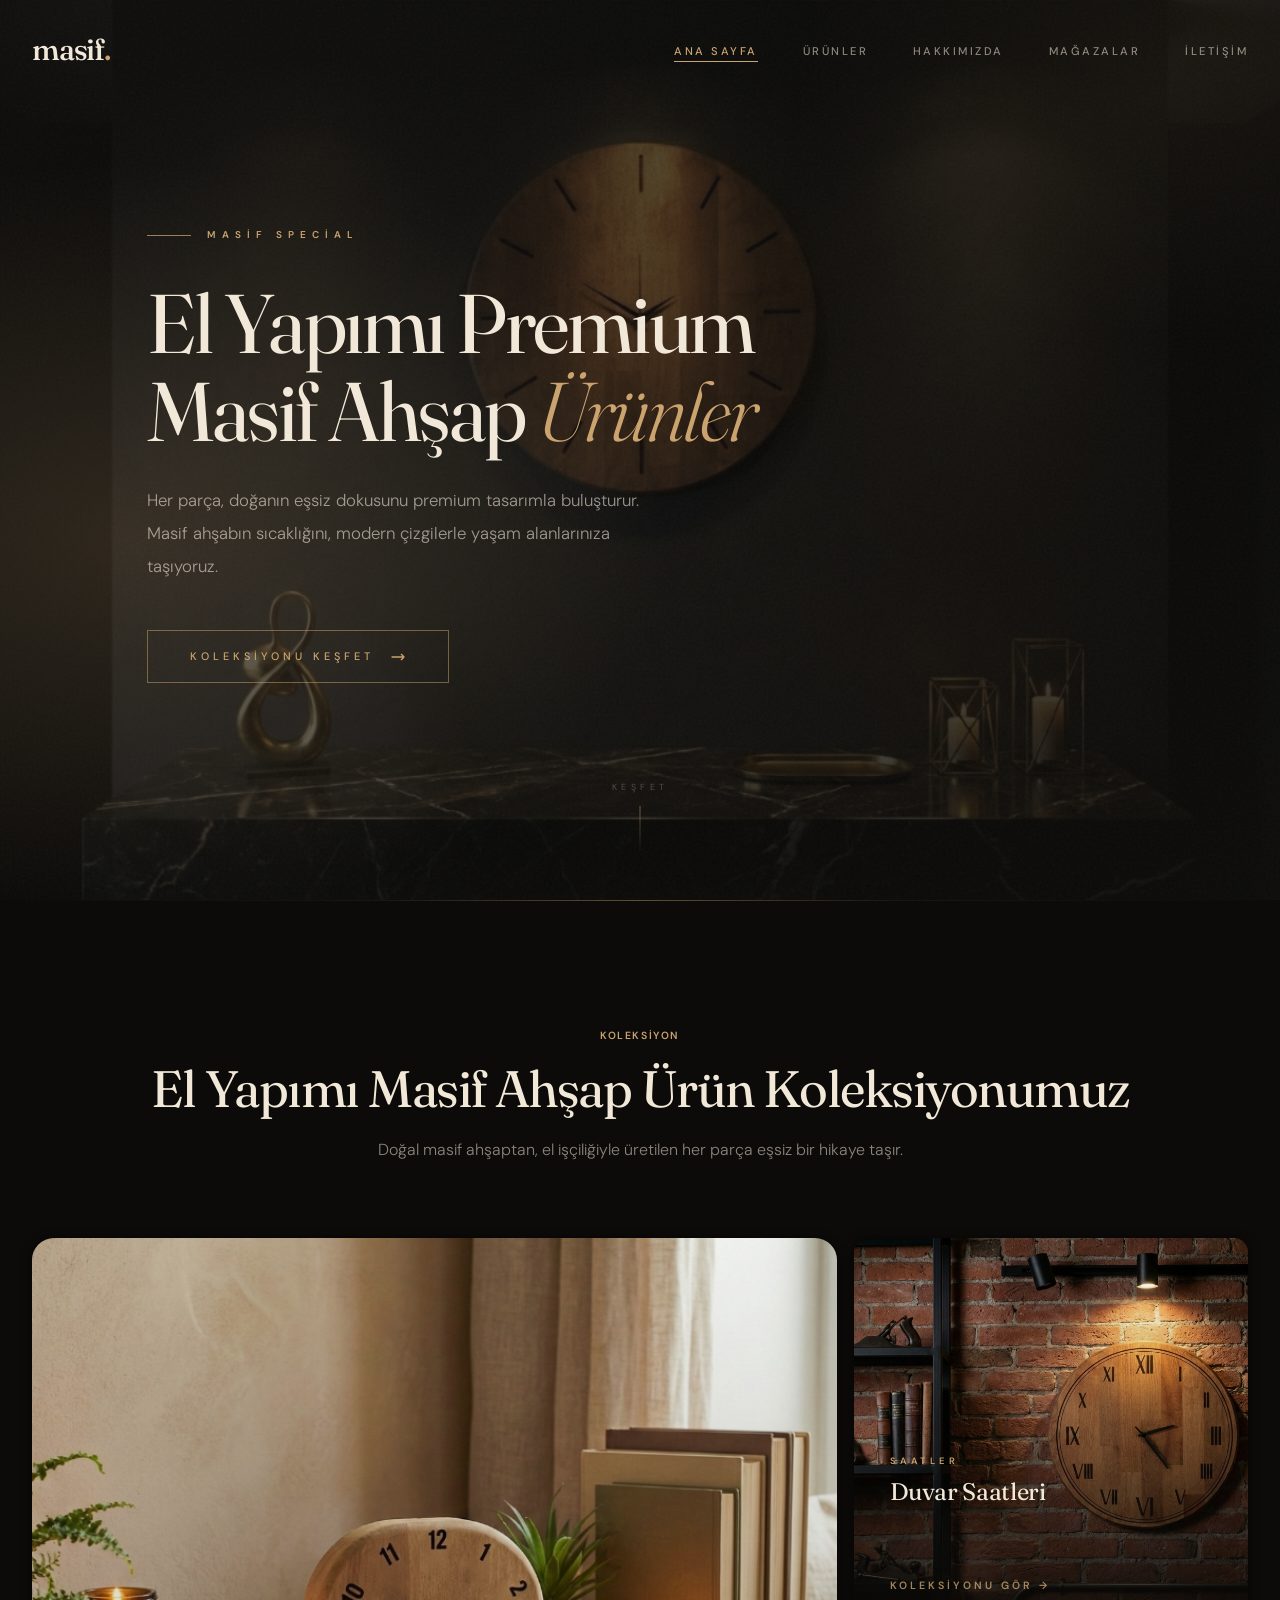
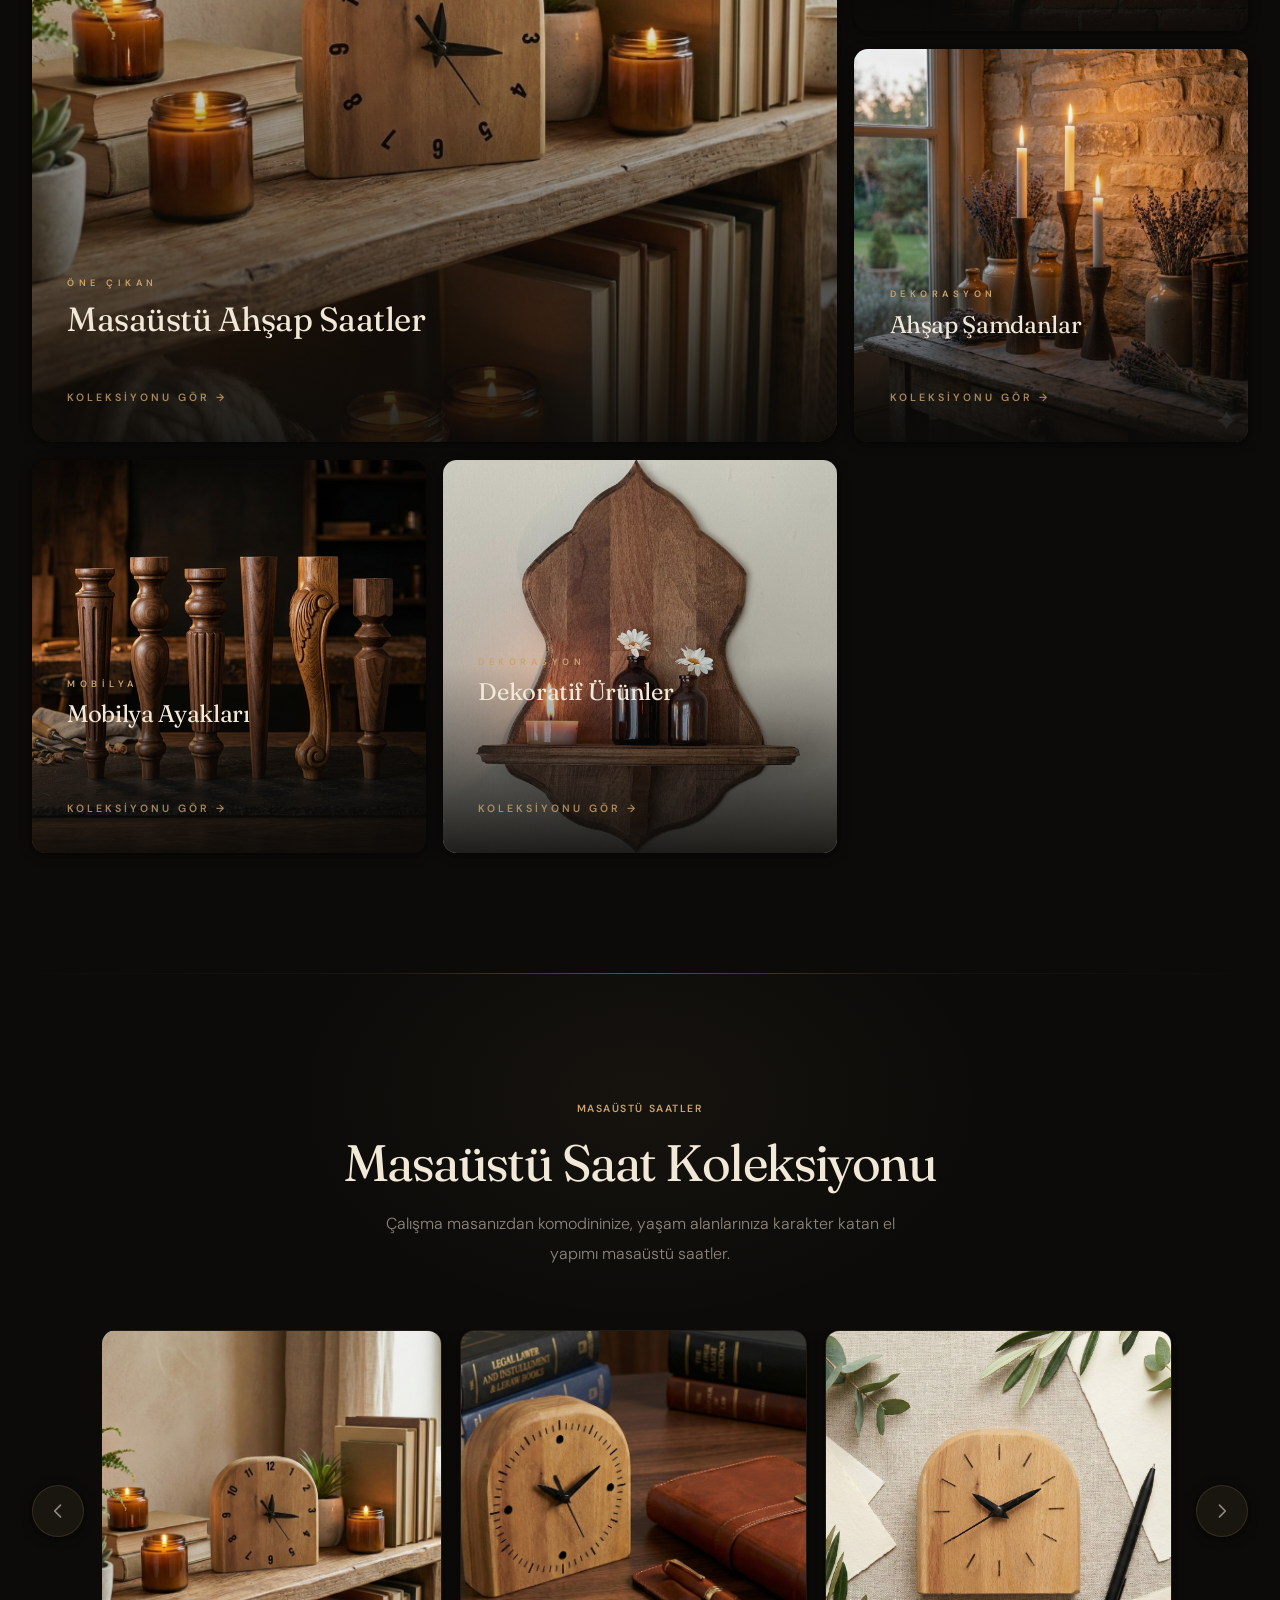
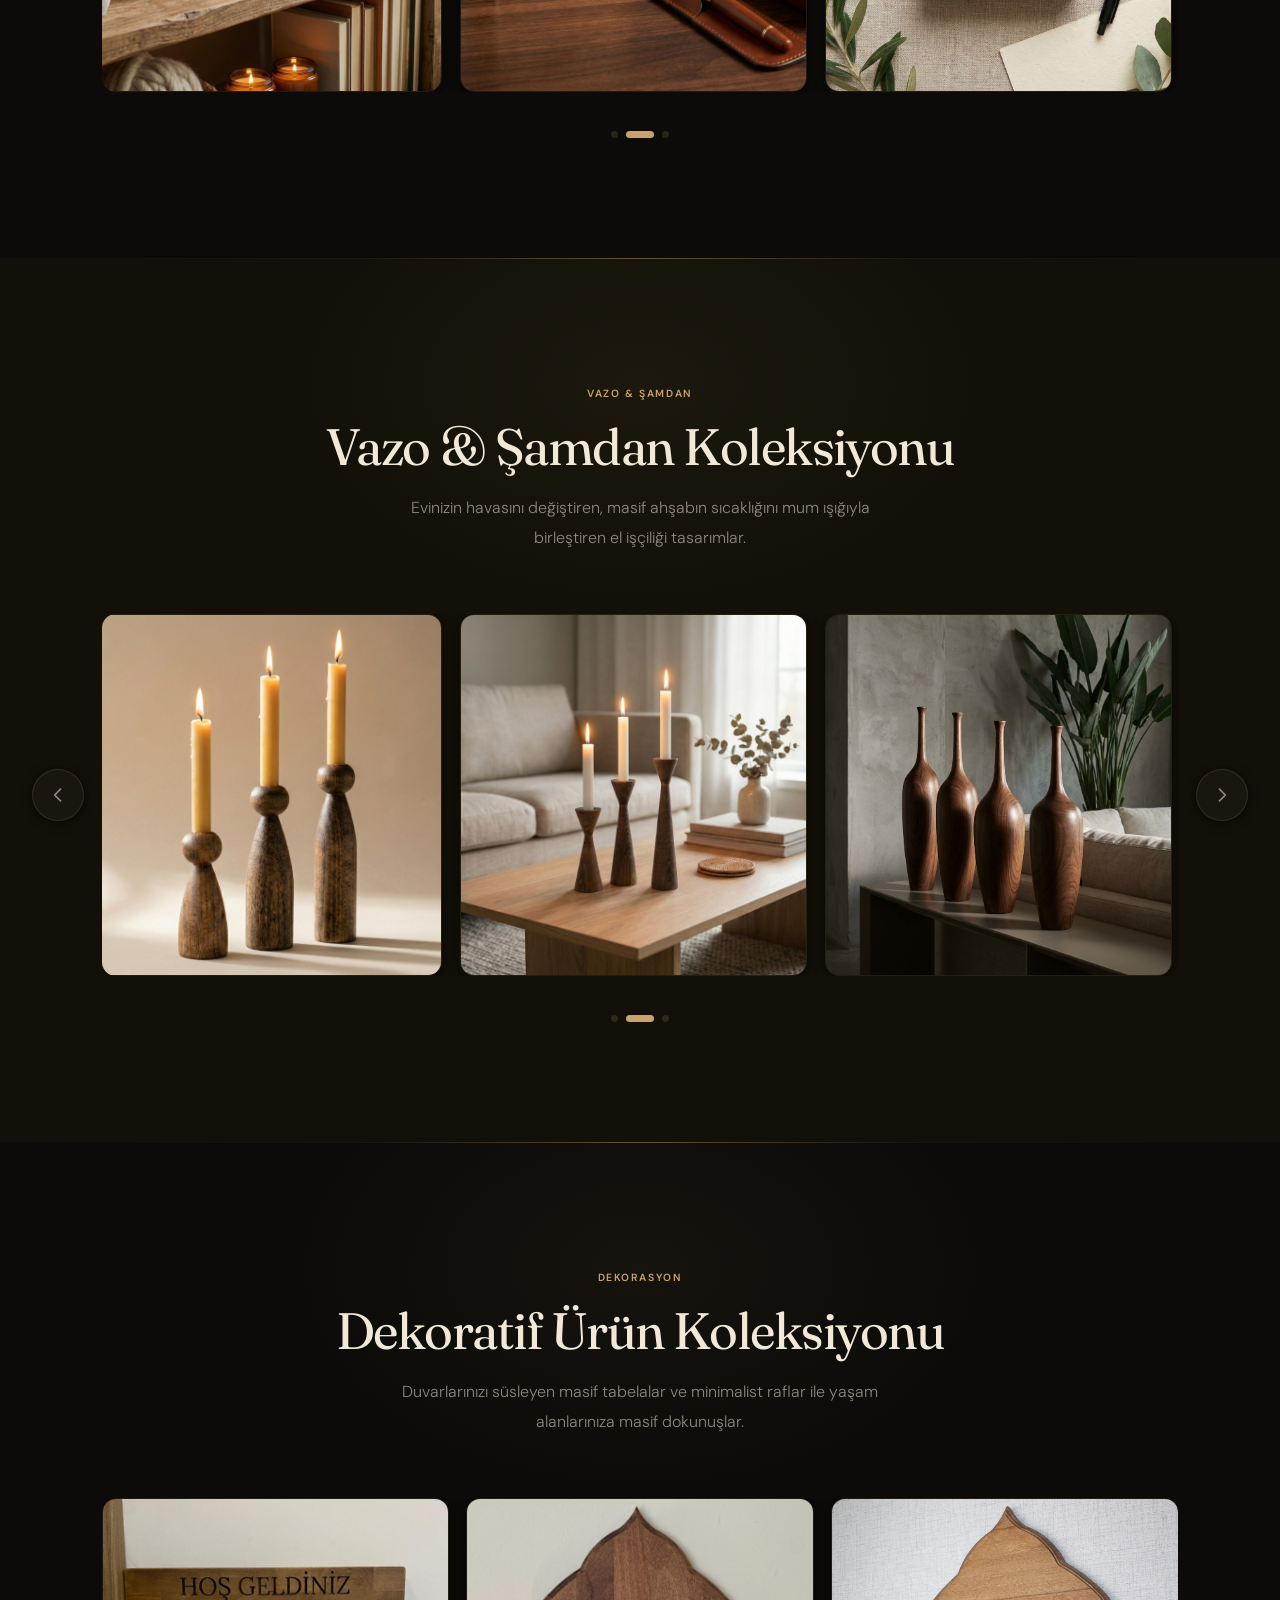
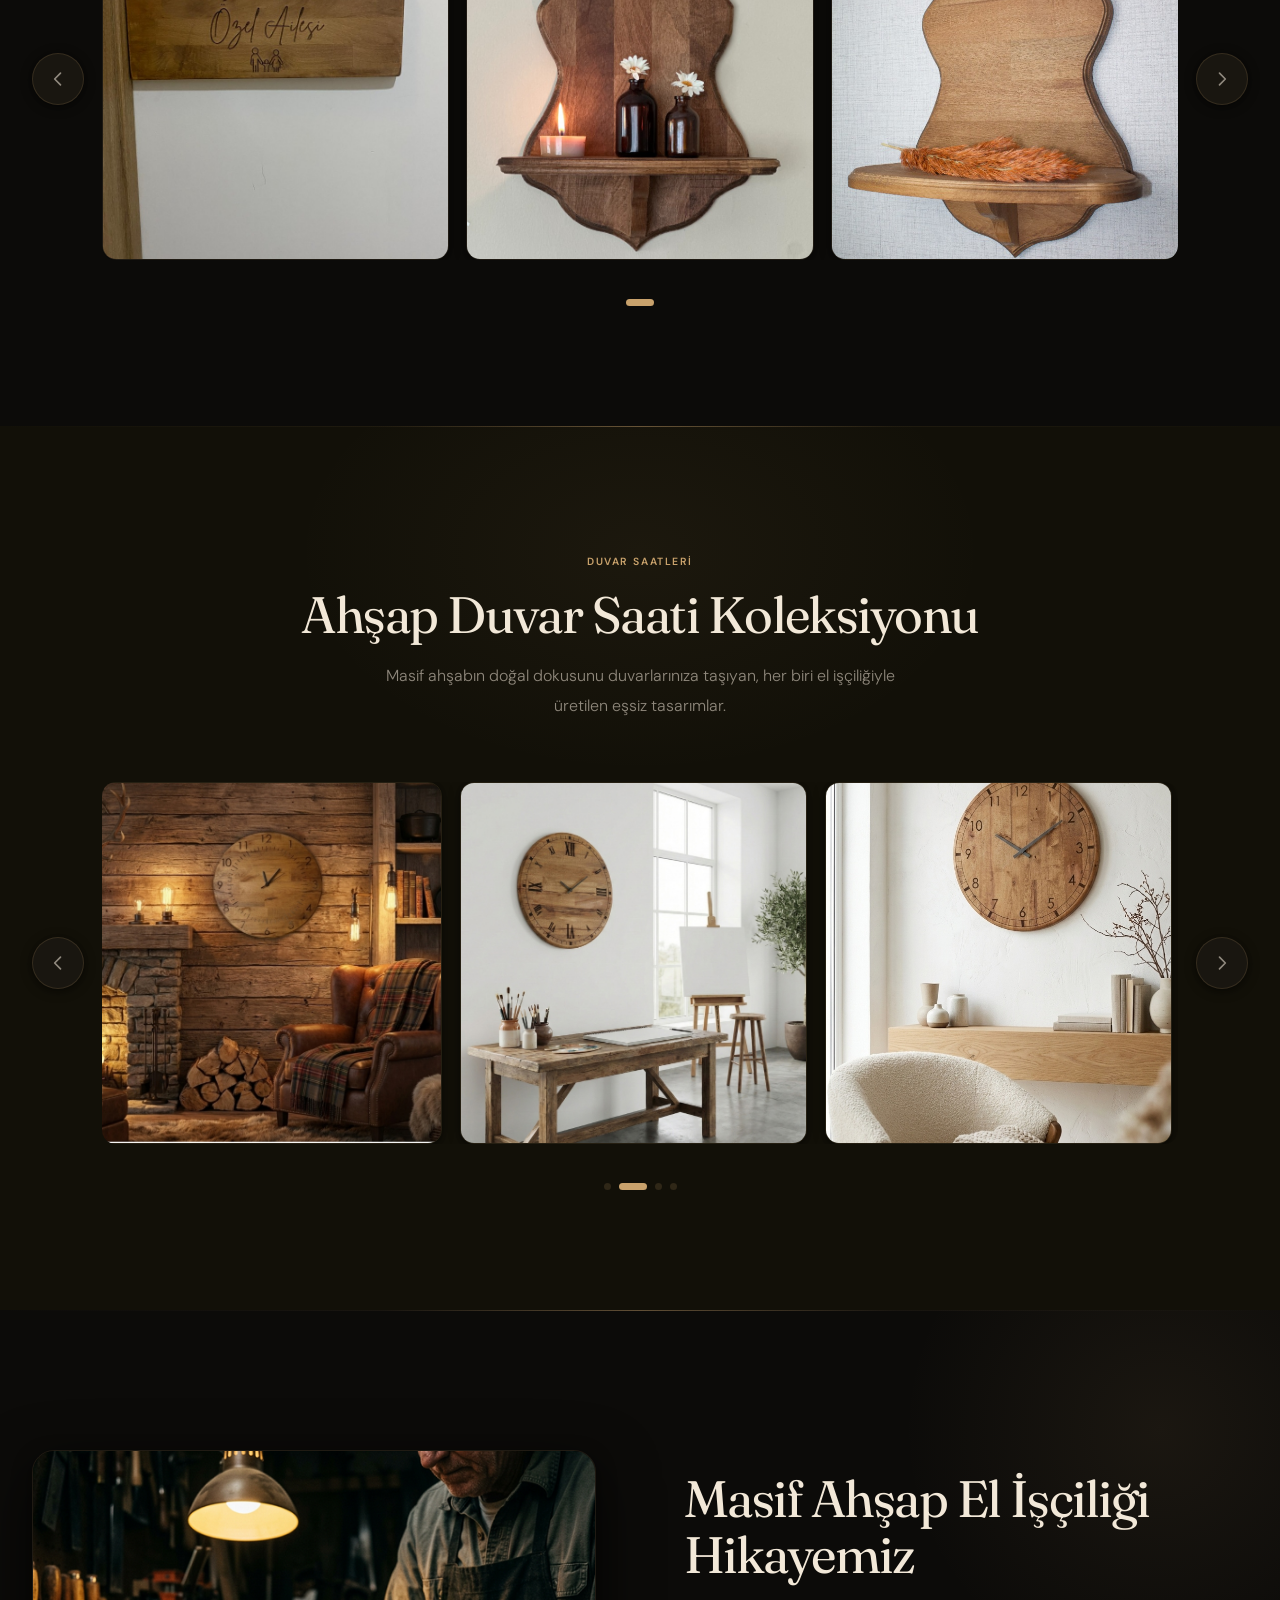
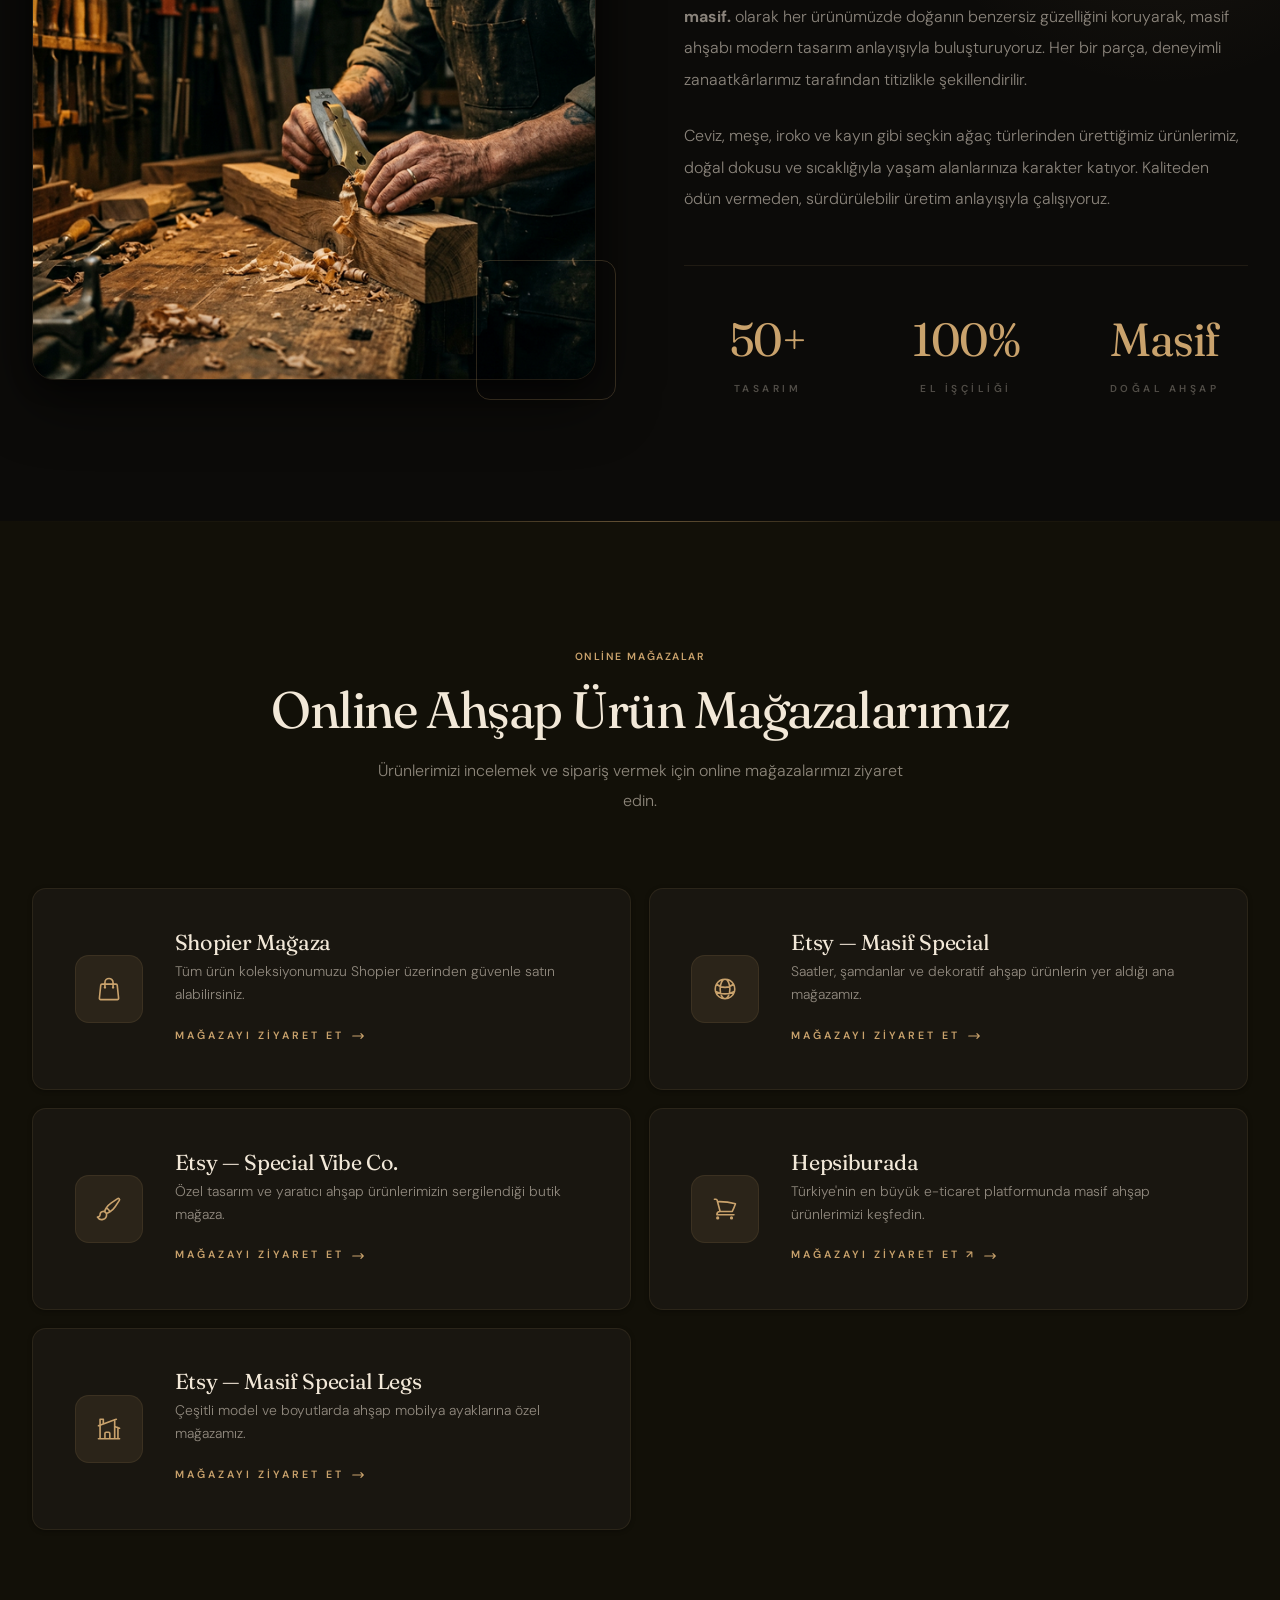
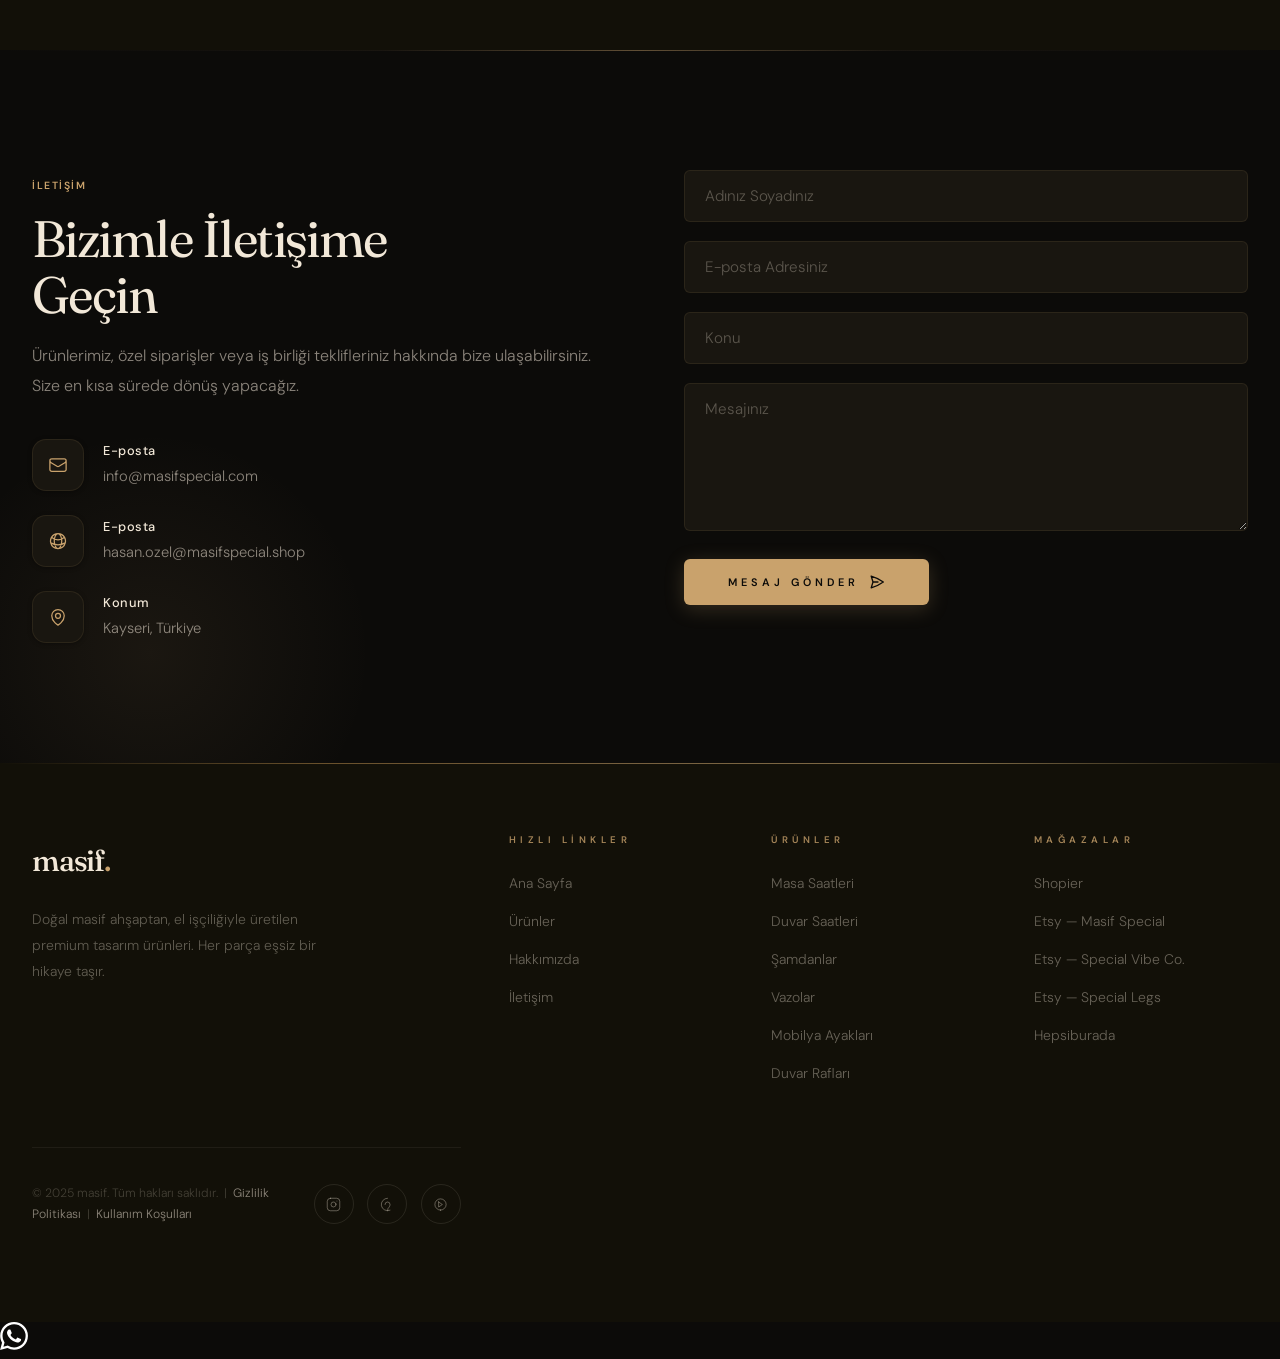
==== index.html @ 928a3d2e "Görev 6.1: KVKK / Gizlilik ve Kullanım Koşulları sayfaları - gizlilik-politikasi.html: KVKK aydınlat" ====
<!doctype html>
<html lang="tr">
  <head>
    <meta charset="UTF-8" />
    <meta name="viewport" content="width=device-width, initial-scale=1.0" />
    <title>masif. | Premium Ahşap Tasarım</title>
    <meta
      name="description"
      content="Doğal masif ahşaptan el yapımı premium tasarım ürünleri. Masaüstü saat, duvar saati, şamdan, vazo ve mobilya ayakları. Kişiselleştirilebilir, Kayseri'den Türkiye'ye kargo."
    />
    <meta
      name="keywords"
      content="masif ahşap, ahşap saat, ahşap şamdan, ahşap mobilya ayağı, el yapımı, premium ahşap tasarım"
    />
    <meta name="author" content="masif." />
    <link rel="canonical" href="https://www.masifspecial.shop/" />

    <!-- Open Graph -->
    <meta property="og:title" content="masif. | Premium Ahşap Tasarım" />
    <meta
      property="og:description"
      content="Doğal masif ahşaptan el yapımı premium tasarım ürünleri. Masaüstü saat, duvar saati, şamdan, vazo ve mobilya ayakları. Kayseri'den Türkiye'ye kargo."
    />
    <meta property="og:type" content="website" />
    <meta property="og:url" content="https://www.masifspecial.shop/" />
    <meta property="og:image" content="https://www.masifspecial.shop/images/wall_clock_1.jpg" />

    <!-- Fonts -->
    <link rel="preconnect" href="https://fonts.googleapis.com" />
    <link rel="preconnect" href="https://fonts.gstatic.com" crossorigin />
    <link
      href="https://fonts.googleapis.com/css2?family=Fraunces:ital,opsz,wght@0,9..144,300;0,9..144,400;0,9..144,500;1,9..144,300;1,9..144,400;1,9..144,500&family=DM+Sans:opsz,wght@9..40,300;9..40,400;9..40,500;9..40,600&display=swap"
      rel="stylesheet"
    />

    <!-- Styles -->
    <link rel="stylesheet" href="style.css" />

    <!-- Schema.org Organization -->
    <script type="application/ld+json">
    {
      "@context": "https://schema.org",
      "@type": "Organization",
      "name": "masif.",
      "url": "https://www.masifspecial.shop",
      "email": "hasan.ozel@masifspecial.shop",
      "description": "Doğal masif ahşaptan el yapımı premium tasarım ürünleri",
      "address": {
        "@type": "PostalAddress",
        "addressLocality": "Kayseri",
        "addressCountry": "TR"
      },
      "sameAs": [
        "https://www.shopier.com/masiftasarimahsap",
        "https://masifspecial.etsy.com",
        "https://specialvibeco.etsy.com",
        "https://masifspeciallegs.etsy.com",
        "https://www.hepsiburada.com/magaza/masifspecial"
      ]
    }
    </script>
  </head>
  <body>
    <!-- Page Loader -->
    <div class="page-loader" id="pageLoader">
      <div class="loader-logo">masif<span>.</span></div>
    </div>

    <!-- Mobile Nav Overlay -->
    <div class="nav-overlay" id="navOverlay"></div>

    <!-- ===== NAVBAR ===== -->
    <nav class="navbar" id="navbar">
      <div class="container">
        <a href="#anasayfa" class="logo">masif<span>.</span></a>
        <ul class="nav-links" id="navLinks">
          <li><a href="#anasayfa" class="active">Ana Sayfa</a></li>
          <li><a href="#urunler">Ürünler</a></li>
          <li><a href="#hakkimizda">Hakkımızda</a></li>
          <li><a href="#magazalar">Mağazalar</a></li>
          <li><a href="#iletisim">İletişim</a></li>
        </ul>
        <button class="menu-toggle" id="menuToggle" aria-label="Menü">
          <span></span>
          <span></span>
          <span></span>
        </button>
      </div>
    </nav>

    <!-- ===== HERO ===== -->
    <section class="hero" id="anasayfa">
      <div class="hero-bg">
        <img
          src="images/wall_clock_1.jpg"
          alt="masif. premium ahşap ürünler"
          loading="eager"
        />
      </div>
      <div class="hero-content">
        <div class="hero-badge">masif special</div>
        <h1>El Yapımı Premium<br />Masif Ahşap <em>Ürünler</em></h1>
        <p class="hero-description">
          Her parça, doğanın eşsiz dokusunu premium tasarımla buluşturur. Masif
          ahşabın sıcaklığını, modern çizgilerle yaşam alanlarınıza taşıyoruz.
        </p>
        <a href="#urunler" class="hero-cta">
          <span>Koleksiyonu Keşfet</span>
          <svg
            xmlns="http://www.w3.org/2000/svg"
            fill="none"
            viewBox="0 0 24 24"
            stroke="currentColor"
            stroke-width="2"
          >
            <path
              stroke-linecap="round"
              stroke-linejoin="round"
              d="M17 8l4 4m0 0l-4 4m4-4H3"
            />
          </svg>
        </a>
      </div>
      <div class="hero-scroll">
        <span>Keşfet</span>
        <div class="hero-scroll-line"></div>
      </div>
    </section>

    <!-- ===== PRODUCTS / GALLERY ===== -->
    <section id="urunler">
      <div class="container">
        <div class="products-header reveal">
          <span class="section-badge">Koleksiyon</span>
          <h2 class="section-title">El Yapımı Masif Ahşap Ürün Koleksiyonumuz</h2>
          <p class="section-subtitle">
            Doğal masif ahşaptan, el işçiliğiyle üretilen her parça eşsiz bir
            hikaye taşır.
          </p>
        </div>

        <div class="products-grid">
          <!-- Large Featured Card -->
          <div
            class="product-card reveal reveal-delay-1"
            data-lightbox="images/desk_clock_4.jpg"
          >
            <img
              src="images/desk_clock_4.jpg"
              alt="Masaüstü Ahşap Saatler"
              loading="lazy"
            />
            <div class="product-overlay">
              <span class="product-category">Öne Çıkan</span>
              <h3 class="product-name">Masaüstü Ahşap Saatler</h3>
              <p class="product-desc">
                Doğal masif ahşaptan el işçiliğiyle üretilen masaüstü saatler.
              </p>
              <a href="ahsap-masa-saati.html" class="product-link">Koleksiyonu Gör &rarr;</a>
            </div>
          </div>

          <!-- Wall Clocks -->
          <div
            class="product-card reveal reveal-delay-2"
            data-lightbox="images/wall_clock_3.jpg"
          >
            <img
              src="images/wall_clock_3.jpg"
              alt="Ahşap Duvar Saatleri"
              loading="lazy"
            />
            <div class="product-overlay">
              <span class="product-category">Saatler</span>
              <h3 class="product-name">Duvar Saatleri</h3>
              <p class="product-desc">
                Yaşam alanlarınıza doğallık ve zarafet katan modeller.
              </p>
              <a href="ahsap-duvar-saati.html" class="product-link">Koleksiyonu Gör &rarr;</a>
            </div>
          </div>

          <!-- Candleholders -->
          <div
            class="product-card reveal reveal-delay-3"
            data-lightbox="images/vase_1.jpg"
          >
            <img
              src="images/vase_1.jpg"
              alt="Ahşap Şamdanlar"
              loading="lazy"
            />
            <div class="product-overlay">
              <span class="product-category">Dekorasyon</span>
              <h3 class="product-name">Ahşap Şamdanlar</h3>
              <p class="product-desc">
                El yapımı ahşap şamdan setleri ve vazolar.
              </p>
              <a href="ahsap-samdanlar.html" class="product-link">Koleksiyonu Gör &rarr;</a>
            </div>
          </div>

          <!-- Furniture Legs -->
          <div
            class="product-card reveal reveal-delay-4"
            data-lightbox="images/category_legs.png"
          >
            <img
              src="images/category_legs.png"
              alt="Ahşap Mobilya Ayakları"
              loading="lazy"
            />
            <div class="product-overlay">
              <span class="product-category">Mobilya</span>
              <h3 class="product-name">Mobilya Ayakları</h3>
              <p class="product-desc">
                Çeşitli tasarımlarda, özenle tornalanan masif ahşap mobilya
                ayakları.
              </p>
              <a href="ahsap-ayaklar.html" class="product-link">Koleksiyonu Gör &rarr;</a>
            </div>
          </div>

          <!-- Decorative -->
          <div
            class="product-card reveal reveal-delay-5"
            data-lightbox="images/deco_2.jpg"
          >
            <img
              src="images/deco_2.jpg"
              alt="Dekoratif Ahşap Ürünler"
              loading="lazy"
            />
            <div class="product-overlay">
              <span class="product-category">Dekorasyon</span>
              <h3 class="product-name">Dekoratif Ürünler</h3>
              <p class="product-desc">
                Yaşam alanlarınıza doğallık ve sıcaklık katan el yapımı dekoratif masif objeler, tabelalar ve raflar.
              </p>
              <a href="ahsap-duvar-rafi.html" class="product-link">Koleksiyonu Gör &rarr;</a>
            </div>
          </div>
        </div>
      </div>
    </section>

    <!-- ===== DESKTOP CLOCK SHOWCASE ===== -->
    <section id="masaustu-saatler" class="showcase-section showcase-alt">
      <div class="container">
        <div class="showcase-header reveal">
          <span class="section-badge">Masaüstü Saatler</span>
          <h2 class="section-title">Masaüstü Saat Koleksiyonu</h2>
          <p class="section-subtitle">
            Çalışma masanızdan komodininize, yaşam alanlarınıza karakter katan el yapımı masaüstü saatler.
          </p>
        </div>

        <div class="showcase-gallery reveal reveal-delay-1">
          <button class="showcase-nav showcase-prev" data-showcase="desk" aria-label="Önceki">
            <svg xmlns="http://www.w3.org/2000/svg" fill="none" viewBox="0 0 24 24" stroke="currentColor" stroke-width="2">
              <path stroke-linecap="round" stroke-linejoin="round" d="M15 19l-7-7 7-7"/>
            </svg>
          </button>
          <div class="showcase-track-wrapper">
            <div class="showcase-track" data-showcase-track="desk">
              <div class="showcase-slide" data-lightbox="images/desk_clock_1.png">
                <img src="images/desk_clock_1.png" alt="Masaüstü Saat - Sınıf" loading="lazy">
              </div>
              <div class="showcase-slide" data-lightbox="images/desk_clock_2.jpg">
                <img src="images/desk_clock_2.jpg" alt="Masaüstü Saat - Mimar" loading="lazy">
              </div>
              <div class="showcase-slide" data-lightbox="images/desk_clock_3.jpg">
                <img src="images/desk_clock_3.jpg" alt="Masaüstü Saat - Çalışma" loading="lazy">
              </div>
              <div class="showcase-slide" data-lightbox="images/desk_clock_4.jpg">
                <img src="images/desk_clock_4.jpg" alt="Masaüstü Saat - Raf" loading="lazy">
              </div>
              <div class="showcase-slide" data-lightbox="images/desk_clock_5.jpg">
                <img src="images/desk_clock_5.jpg" alt="Masaüstü Saat - Elegance" loading="lazy">
              </div>
              <div class="showcase-slide" data-lightbox="images/desk_clock_6.png">
                <img src="images/desk_clock_6.png" alt="Masaüstü Saat - Flat Lay" loading="lazy">
              </div>
              <div class="showcase-slide" data-lightbox="images/desk_clock_7.jpg">
                <img src="images/desk_clock_7.jpg" alt="Masaüstü Saat - Makyaj Masası" loading="lazy">
              </div>
              <div class="showcase-slide" data-lightbox="images/desk_clock_8.jpg">
                <img src="images/desk_clock_8.jpg" alt="Masaüstü Saat - Endüstriyel" loading="lazy">
              </div>
              <div class="showcase-slide" data-lightbox="images/desk_clock_9.jpg">
                <img src="images/desk_clock_9.jpg" alt="Masaüstü Saat - Kişiye Özel" loading="lazy">
              </div>
            </div>
          </div>
          <button class="showcase-nav showcase-next" data-showcase="desk" aria-label="Sonraki">
            <svg xmlns="http://www.w3.org/2000/svg" fill="none" viewBox="0 0 24 24" stroke="currentColor" stroke-width="2">
              <path stroke-linecap="round" stroke-linejoin="round" d="M9 5l7 7-7 7"/>
            </svg>
          </button>
        </div>

        <div class="showcase-dots" data-showcase-dots="desk"></div>
      </div>
    </section>

    <!-- ===== VASE & CANDLEHOLDER SHOWCASE ===== -->
    <section id="vazo-samdan" class="showcase-section">
      <div class="container">
        <div class="showcase-header reveal">
          <span class="section-badge">Vazo & Şamdan</span>
          <h2 class="section-title">Vazo & Şamdan Koleksiyonu</h2>
          <p class="section-subtitle">
            Evinizin havasını değiştiren, masif ahşabın sıcaklığını mum ışığıyla birleştiren el işçiliği tasarımlar.
          </p>
        </div>

        <div class="showcase-gallery reveal reveal-delay-1">
          <button class="showcase-nav showcase-prev" data-showcase="vase" aria-label="Önceki">
            <svg xmlns="http://www.w3.org/2000/svg" fill="none" viewBox="0 0 24 24" stroke="currentColor" stroke-width="2">
              <path stroke-linecap="round" stroke-linejoin="round" d="M15 19l-7-7 7-7"/>
            </svg>
          </button>
          <div class="showcase-track-wrapper">
            <div class="showcase-track" data-showcase-track="vase">
              <div class="showcase-slide" data-lightbox="images/vase_1.jpg">
                <img src="images/vase_1.jpg" alt="Ahşap Şamdan Seti" loading="lazy">
              </div>
              <div class="showcase-slide" data-lightbox="images/vase_2.jpg">
                <img src="images/vase_2.jpg" alt="Modern Ahşap Şamdanlar" loading="lazy">
              </div>
              <div class="showcase-slide" data-lightbox="images/vase_3.jpg">
                <img src="images/vase_3.jpg" alt="Minimalist Ahşap Vazolar" loading="lazy">
              </div>
              <div class="showcase-slide" data-lightbox="images/vase_4.jpg">
                <img src="images/vase_4.jpg" alt="Dekoratif Ahşap Objeler" loading="lazy">
              </div>
              <div class="showcase-slide" data-lightbox="images/vase_5.jpg">
                <img src="images/vase_5.jpg" alt="Ahşap Vazo ve Şamdan Kombini" loading="lazy">
              </div>
              <div class="showcase-slide" data-lightbox="images/vase_6.jpg">
                <img src="images/vase_6.jpg" alt="Uzun Modern Ahşap Vazolar" loading="lazy">
              </div>
              <div class="showcase-slide" data-lightbox="images/vase_7.jpg">
                <img src="images/vase_7.jpg" alt="Doğal Dokulu Ahşap Vazolar" loading="lazy">
              </div>
              <div class="showcase-slide" data-lightbox="images/vase_8.jpg">
                <img src="images/vase_8.jpg" alt="Pencere Önü Ahşap Vazo Dekorasyonu" loading="lazy">
              </div>
              <div class="showcase-slide" data-lightbox="images/vase_9.jpg">
                <img src="images/vase_9.jpg" alt="Raf Üstü Ahşap Vazolar" loading="lazy">
              </div>
            </div>
          </div>
          <button class="showcase-nav showcase-next" data-showcase="vase" aria-label="Sonraki">
            <svg xmlns="http://www.w3.org/2000/svg" fill="none" viewBox="0 0 24 24" stroke="currentColor" stroke-width="2">
              <path stroke-linecap="round" stroke-linejoin="round" d="M9 5l7 7-7 7"/>
            </svg>
          </button>
        </div>

        <div class="showcase-dots" data-showcase-dots="vase"></div>
      </div>
    </section>

    <!-- ===== DECORATIVE PRODUCTS SHOWCASE ===== -->
    <section id="dekoratif-urunler" class="showcase-section showcase-alt">
      <div class="container">
        <div class="showcase-header reveal">
          <span class="section-badge">Dekorasyon</span>
          <h2 class="section-title">Dekoratif Ürün Koleksiyonu</h2>
          <p class="section-subtitle">
            Duvarlarınızı süsleyen masif tabelalar ve minimalist raflar ile yaşam alanlarınıza masif dokunuşlar.
          </p>
        </div>

        <div class="showcase-gallery reveal reveal-delay-1">
          <button class="showcase-nav showcase-prev" data-showcase="deco" aria-label="Önceki">
            <svg xmlns="http://www.w3.org/2000/svg" fill="none" viewBox="0 0 24 24" stroke="currentColor" stroke-width="2">
              <path stroke-linecap="round" stroke-linejoin="round" d="M15 19l-7-7 7-7"/>
            </svg>
          </button>
          <div class="showcase-track-wrapper">
            <div class="showcase-track" data-showcase-track="deco">
              <div class="showcase-slide" data-lightbox="images/deco_1.jpg">
                <img src="images/deco_1.jpg" alt="Ahşap Kapı Tabelası" loading="lazy">
              </div>
              <div class="showcase-slide" data-lightbox="images/deco_2.jpg">
                <img src="images/deco_2.jpg" alt="Modern Ahşap Duvar Rafı" loading="lazy">
              </div>
              <div class="showcase-slide" data-lightbox="images/deco_3.jpg">
                <img src="images/deco_3.jpg" alt="Minimalist Masif Raf" loading="lazy">
              </div>
            </div>
          </div>
          <button class="showcase-nav showcase-next" data-showcase="deco" aria-label="Sonraki">
            <svg xmlns="http://www.w3.org/2000/svg" fill="none" viewBox="0 0 24 24" stroke="currentColor" stroke-width="2">
              <path stroke-linecap="round" stroke-linejoin="round" d="M9 5l7 7-7 7"/>
            </svg>
          </button>
        </div>

        <div class="showcase-dots" data-showcase-dots="deco"></div>
      </div>
    </section>

    <!-- ===== WALL CLOCK SHOWCASE ===== -->
    <section id="duvar-saatleri" class="showcase-section">
      <div class="container">
        <div class="showcase-header reveal">
          <span class="section-badge">Duvar Saatleri</span>
          <h2 class="section-title">Ahşap Duvar Saati Koleksiyonu</h2>
          <p class="section-subtitle">
            Masif ahşabın doğal dokusunu duvarlarınıza taşıyan, her biri el
            işçiliğiyle üretilen eşsiz tasarımlar.
          </p>
        </div>

        <div class="showcase-gallery reveal reveal-delay-1">
          <button
            class="showcase-nav showcase-prev"
            id="showcasePrev"
            aria-label="Önceki"
          >
            <svg
              xmlns="http://www.w3.org/2000/svg"
              fill="none"
              viewBox="0 0 24 24"
              stroke="currentColor"
              stroke-width="2"
            >
              <path
                stroke-linecap="round"
                stroke-linejoin="round"
                d="M15 19l-7-7 7-7"
              />
            </svg>
          </button>
          <div class="showcase-track-wrapper">
            <div class="showcase-track" id="showcaseTrack">
              <div
                class="showcase-slide"
                data-lightbox="images/wall_clock_1.jpg"
              >
                <img
                  src="images/wall_clock_1.jpg"
                  alt="Ahşap Duvar Saati - Modern Salon"
                  loading="lazy"
                />
              </div>
              <div
                class="showcase-slide"
                data-lightbox="images/wall_clock_2.jpg"
              >
                <img
                  src="images/wall_clock_2.jpg"
                  alt="Ahşap Duvar Saati - Tuğla Duvar"
                  loading="lazy"
                />
              </div>
              <div
                class="showcase-slide"
                data-lightbox="images/wall_clock_3.jpg"
              >
                <img
                  src="images/wall_clock_3.jpg"
                  alt="Ahşap Duvar Saati - Koyu Duvar"
                  loading="lazy"
                />
              </div>
              <div
                class="showcase-slide"
                data-lightbox="images/wall_clock_4.jpg"
              >
                <img
                  src="images/wall_clock_4.jpg"
                  alt="Ahşap Duvar Saati - Atölye"
                  loading="lazy"
                />
              </div>
              <div
                class="showcase-slide"
                data-lightbox="images/wall_clock_5.jpg"
              >
                <img
                  src="images/wall_clock_5.jpg"
                  alt="Ahşap Duvar Saati - Rustik"
                  loading="lazy"
                />
              </div>
              <div
                class="showcase-slide"
                data-lightbox="images/wall_clock_6.jpg"
              >
                <img
                  src="images/wall_clock_6.jpg"
                  alt="Ahşap Duvar Saati - Minimalist"
                  loading="lazy"
                />
              </div>
              <div
                class="showcase-slide"
                data-lightbox="images/wall_clock_7.jpg"
              >
                <img
                  src="images/wall_clock_7.jpg"
                  alt="Ahşap Duvar Saati - Yeşil Duvar"
                  loading="lazy"
                />
              </div>
              <div
                class="showcase-slide"
                data-lightbox="images/wall_clock_8.jpg"
              >
                <img
                  src="images/wall_clock_8.jpg"
                  alt="Ahşap Duvar Saati - Ofis"
                  loading="lazy"
                />
              </div>
              <div
                class="showcase-slide"
                data-lightbox="images/wall_clock_9.jpg"
              >
                <img
                  src="images/wall_clock_9.jpg"
                  alt="Ahşap Duvar Saati - Klasik"
                  loading="lazy"
                />
              </div>
              <div
                class="showcase-slide"
                data-lightbox="images/wall_clock_10.jpg"
              >
                <img
                  src="images/wall_clock_10.jpg"
                  alt="Ahşap Duvar Saati - Çalışma Odası"
                  loading="lazy"
                />
              </div>
            </div>
          </div>
          <button
            class="showcase-nav showcase-next"
            id="showcaseNext"
            aria-label="Sonraki"
          >
            <svg
              xmlns="http://www.w3.org/2000/svg"
              fill="none"
              viewBox="0 0 24 24"
              stroke="currentColor"
              stroke-width="2"
            >
              <path
                stroke-linecap="round"
                stroke-linejoin="round"
                d="M9 5l7 7-7 7"
              />
            </svg>
          </button>
        </div>

        <div
          class="showcase-dots reveal reveal-delay-2"
          id="showcaseDots"
        ></div>
      </div>
    </section>

    <!-- ===== ABOUT ===== -->
    <section id="hakkimizda">
      <div class="container">
        <div class="about-grid">
          <div class="about-image reveal">
            <img
              src="images/about_craftsman.png"
              alt="masif. atölye"
              loading="lazy"
            />
            <div class="about-image-accent"></div>
          </div>
          <div class="about-text">
            <span class="section-badge reveal">Hikayemiz</span>
            <h2 class="section-title reveal reveal-delay-1">
              Masif Ahşap El İşçiliği<br />Hikayemiz
            </h2>
            <p class="reveal reveal-delay-2">
              <strong>masif.</strong> olarak her ürünümüzde doğanın benzersiz
              güzelliğini koruyarak, masif ahşabı modern tasarım anlayışıyla
              buluşturuyoruz. Her bir parça, deneyimli zanaatkârlarımız
              tarafından titizlikle şekillendirilir.
            </p>
            <p class="reveal reveal-delay-3">
              Ceviz, meşe, iroko ve kayın gibi seçkin ağaç türlerinden
              ürettiğimiz ürünlerimiz, doğal dokusu ve sıcaklığıyla yaşam
              alanlarınıza karakter katıyor. Kaliteden ödün vermeden,
              sürdürülebilir üretim anlayışıyla çalışıyoruz.
            </p>
            <div class="about-stats reveal reveal-delay-4">
              <div class="stat-item">
                <span class="stat-number">50+</span>
                <span class="stat-label">Tasarım</span>
              </div>
              <div class="stat-item">
                <span class="stat-number">100%</span>
                <span class="stat-label">El İşçiliği</span>
              </div>
              <div class="stat-item">
                <span class="stat-number">Masif</span>
                <span class="stat-label">Doğal Ahşap</span>
              </div>
            </div>
          </div>
        </div>
      </div>
    </section>

    <!-- ===== STORES ===== -->
    <section id="magazalar">
      <div class="container">
        <div class="stores-header reveal">
          <span class="section-badge">Online Mağazalar</span>
          <h2 class="section-title">Online Ahşap Ürün Mağazalarımız</h2>
          <p class="section-subtitle">
            Ürünlerimizi incelemek ve sipariş vermek için online mağazalarımızı
            ziyaret edin.
          </p>
        </div>

        <div class="stores-grid">
          <!-- Shopier -->
          <a
            href="https://www.shopier.com/masiftasarimahsap"
            target="_blank"
            rel="noopener noreferrer"
            class="store-card reveal reveal-delay-1"
            id="store-shopier"
          >
            <div class="store-icon">
              <svg
                xmlns="http://www.w3.org/2000/svg"
                fill="none"
                viewBox="0 0 24 24"
                stroke="currentColor"
                stroke-width="1.5"
              >
                <path
                  stroke-linecap="round"
                  stroke-linejoin="round"
                  d="M15.75 10.5V6a3.75 3.75 0 10-7.5 0v4.5m11.356-1.993l1.263 12c.07.665-.45 1.243-1.119 1.243H4.25a1.125 1.125 0 01-1.12-1.243l1.264-12A1.125 1.125 0 015.513 7.5h12.974c.576 0 1.059.435 1.119 1.007zM8.625 10.5a.375.375 0 11-.75 0 .375.375 0 01.75 0zm7.5 0a.375.375 0 11-.75 0 .375.375 0 01.75 0z"
                />
              </svg>
            </div>
            <div class="store-info">
              <h3 class="store-name">Shopier Mağaza</h3>
              <p class="store-description">
                Tüm ürün koleksiyonumuzu Shopier üzerinden güvenle satın
                alabilirsiniz.
              </p>
              <span class="store-link">
                Mağazayı Ziyaret Et
                <svg
                  xmlns="http://www.w3.org/2000/svg"
                  fill="none"
                  viewBox="0 0 24 24"
                  stroke="currentColor"
                  stroke-width="2"
                >
                  <path
                    stroke-linecap="round"
                    stroke-linejoin="round"
                    d="M17 8l4 4m0 0l-4 4m4-4H3"
                  />
                </svg>
              </span>
            </div>
          </a>

          <!-- Etsy - masifspecial -->
          <a
            href="https://masifspecial.etsy.com"
            target="_blank"
            rel="noopener noreferrer"
            class="store-card reveal reveal-delay-2"
            id="store-etsy-main"
          >
            <div class="store-icon">
              <svg
                xmlns="http://www.w3.org/2000/svg"
                fill="none"
                viewBox="0 0 24 24"
                stroke="currentColor"
                stroke-width="1.5"
              >
                <path
                  stroke-linecap="round"
                  stroke-linejoin="round"
                  d="M12 21a9.004 9.004 0 008.716-6.747M12 21a9.004 9.004 0 01-8.716-6.747M12 21c2.485 0 4.5-4.03 4.5-9S14.485 3 12 3m0 18c-2.485 0-4.5-4.03-4.5-9S9.515 3 12 3m0 0a8.997 8.997 0 017.843 4.582M12 3a8.997 8.997 0 00-7.843 4.582m15.686 0A11.953 11.953 0 0112 10.5c-2.998 0-5.74-1.1-7.843-2.918m15.686 0A8.959 8.959 0 0121 12c0 .778-.099 1.533-.284 2.253m0 0A17.919 17.919 0 0112 16.5c-3.162 0-6.133-.815-8.716-2.247m0 0A9.015 9.015 0 013 12c0-1.605.42-3.113 1.157-4.418"
                />
              </svg>
            </div>
            <div class="store-info">
              <h3 class="store-name">Etsy — Masif Special</h3>
              <p class="store-description">
                Saatler, şamdanlar ve dekoratif ahşap ürünlerin yer aldığı ana
                mağazamız.
              </p>
              <span class="store-link">
                Mağazayı Ziyaret Et
                <svg
                  xmlns="http://www.w3.org/2000/svg"
                  fill="none"
                  viewBox="0 0 24 24"
                  stroke="currentColor"
                  stroke-width="2"
                >
                  <path
                    stroke-linecap="round"
                    stroke-linejoin="round"
                    d="M17 8l4 4m0 0l-4 4m4-4H3"
                  />
                </svg>
              </span>
            </div>
          </a>

          <!-- Etsy - specialvibeco -->
          <a
            href="https://specialvibeco.etsy.com"
            target="_blank"
            rel="noopener noreferrer"
            class="store-card reveal reveal-delay-3"
            id="store-etsy-vibe"
          >
            <div class="store-icon">
              <svg
                xmlns="http://www.w3.org/2000/svg"
                fill="none"
                viewBox="0 0 24 24"
                stroke="currentColor"
                stroke-width="1.5"
              >
                <path
                  stroke-linecap="round"
                  stroke-linejoin="round"
                  d="M9.53 16.122a3 3 0 00-5.78 1.128 2.25 2.25 0 01-2.4 2.245 4.5 4.5 0 008.4-2.245c0-.399-.078-.78-.22-1.128zm0 0a15.998 15.998 0 003.388-1.62m-5.043-.025a15.994 15.994 0 011.622-3.395m3.42 3.42a15.995 15.995 0 004.764-4.648l3.876-5.814a1.151 1.151 0 00-1.597-1.597L14.146 6.32a15.996 15.996 0 00-4.649 4.764m3.42 3.42a6.776 6.776 0 00-3.42-3.42"
                />
              </svg>
            </div>
            <div class="store-info">
              <h3 class="store-name">Etsy — Special Vibe Co.</h3>
              <p class="store-description">
                Özel tasarım ve yaratıcı ahşap ürünlerimizin sergilendiği butik
                mağaza.
              </p>
              <span class="store-link">
                Mağazayı Ziyaret Et
                <svg
                  xmlns="http://www.w3.org/2000/svg"
                  fill="none"
                  viewBox="0 0 24 24"
                  stroke="currentColor"
                  stroke-width="2"
                >
                  <path
                    stroke-linecap="round"
                    stroke-linejoin="round"
                    d="M17 8l4 4m0 0l-4 4m4-4H3"
                  />
                </svg>
              </span>
            </div>
          </a>

          <!-- Hepsiburada -->
          <a
            href="https://www.hepsiburada.com/magaza/masifspecial"
            target="_blank"
            rel="noopener noreferrer"
            class="store-card reveal reveal-delay-4"
            id="store-hepsiburada"
          >
            <div class="store-icon">
              <svg
                xmlns="http://www.w3.org/2000/svg"
                fill="none"
                viewBox="0 0 24 24"
                stroke="currentColor"
                stroke-width="1.5"
              >
                <path
                  stroke-linecap="round"
                  stroke-linejoin="round"
                  d="M2.25 3h1.386c.51 0 .955.343 1.087.835l.383 1.437M7.5 14.25a3 3 0 00-3 3h15.75m-12.75-3h11.218c1.121-2.3 2.1-4.684 2.924-7.138a60.114 60.114 0 00-16.536-1.84M7.5 14.25L5.106 5.272M6 20.25a.75.75 0 11-1.5 0 .75.75 0 011.5 0zm12.75 0a.75.75 0 11-1.5 0 .75.75 0 011.5 0z"
                />
              </svg>
            </div>
            <div class="store-info">
              <h3 class="store-name">Hepsiburada</h3>
              <p class="store-description">
                Türkiye'nin en büyük e-ticaret platformunda masif ahşap ürünlerimizi keşfedin.
              </p>
              <span class="store-link">
                Mağazayı Ziyaret Et ↗
                <svg
                  xmlns="http://www.w3.org/2000/svg"
                  fill="none"
                  viewBox="0 0 24 24"
                  stroke="currentColor"
                  stroke-width="2"
                >
                  <path
                    stroke-linecap="round"
                    stroke-linejoin="round"
                    d="M17 8l4 4m0 0l-4 4m4-4H3"
                  />
                </svg>
              </span>
            </div>
          </a>

          <!-- Etsy - masifspeciallegs -->
          <a
            href="https://masifspeciallegs.etsy.com"
            target="_blank"
            rel="noopener noreferrer"
            class="store-card reveal reveal-delay-5"
            id="store-etsy-legs"
          >
            <div class="store-icon">
              <svg
                xmlns="http://www.w3.org/2000/svg"
                fill="none"
                viewBox="0 0 24 24"
                stroke="currentColor"
                stroke-width="1.5"
              >
                <path
                  stroke-linecap="round"
                  stroke-linejoin="round"
                  d="M8.25 21v-4.875c0-.621.504-1.125 1.125-1.125h2.25c.621 0 1.125.504 1.125 1.125V21m0 0h4.5V3.545M12.75 21h7.5V10.75M2.25 21h1.5m18 0h-18M2.25 9l4.5-1.636M18.75 3l-1.5.545m0 6.205l3 1m1.5.5l-1.5-.5M6.75 7.364V3h-3v18m3-13.636l10.5-3.819"
                />
              </svg>
            </div>
            <div class="store-info">
              <h3 class="store-name">Etsy — Masif Special Legs</h3>
              <p class="store-description">
                Çeşitli model ve boyutlarda ahşap mobilya ayaklarına özel
                mağazamız.
              </p>
              <span class="store-link">
                Mağazayı Ziyaret Et
                <svg
                  xmlns="http://www.w3.org/2000/svg"
                  fill="none"
                  viewBox="0 0 24 24"
                  stroke="currentColor"
                  stroke-width="2"
                >
                  <path
                    stroke-linecap="round"
                    stroke-linejoin="round"
                    d="M17 8l4 4m0 0l-4 4m4-4H3"
                  />
                </svg>
              </span>
            </div>
          </a>
        </div>
      </div>
    </section>

    <!-- ===== CONTACT ===== -->
    <section id="iletisim">
      <div class="container">
        <div class="contact-grid">
          <div class="contact-info">
            <span class="section-badge reveal">İletişim</span>
            <h2 class="section-title reveal reveal-delay-1">
              Bizimle İletişime<br />Geçin
            </h2>
            <p class="reveal reveal-delay-2">
              Ürünlerimiz, özel siparişler veya iş birliği teklifleriniz
              hakkında bize ulaşabilirsiniz. Size en kısa sürede dönüş
              yapacağız.
            </p>
            <div class="contact-details reveal reveal-delay-3">
              <div class="contact-item">
                <div class="contact-item-icon">
                  <svg
                    xmlns="http://www.w3.org/2000/svg"
                    fill="none"
                    viewBox="0 0 24 24"
                    stroke="currentColor"
                    stroke-width="1.5"
                  >
                    <path
                      stroke-linecap="round"
                      stroke-linejoin="round"
                      d="M21.75 6.75v10.5a2.25 2.25 0 01-2.25 2.25h-15a2.25 2.25 0 01-2.25-2.25V6.75m19.5 0A2.25 2.25 0 0019.5 4.5h-15a2.25 2.25 0 00-2.25 2.25m19.5 0v.243a2.25 2.25 0 01-1.07 1.916l-7.5 4.615a2.25 2.25 0 01-2.36 0L3.32 8.91a2.25 2.25 0 01-1.07-1.916V6.75"
                    />
                  </svg>
                </div>
                <div class="contact-item-text">
                  <strong>E-posta</strong>
                  info@masifspecial.com
                </div>
              </div>
              <div class="contact-item">
                <div class="contact-item-icon">
                  <svg
                    xmlns="http://www.w3.org/2000/svg"
                    fill="none"
                    viewBox="0 0 24 24"
                    stroke="currentColor"
                    stroke-width="1.5"
                  >
                    <path
                      stroke-linecap="round"
                      stroke-linejoin="round"
                      d="M12 21a9.004 9.004 0 008.716-6.747M12 21a9.004 9.004 0 01-8.716-6.747M12 21c2.485 0 4.5-4.03 4.5-9S14.485 3 12 3m0 18c-2.485 0-4.5-4.03-4.5-9S9.515 3 12 3m0 0a8.997 8.997 0 017.843 4.582M12 3a8.997 8.997 0 00-7.843 4.582m15.686 0A11.953 11.953 0 0112 10.5c-2.998 0-5.74-1.1-7.843-2.918m15.686 0A8.959 8.959 0 0121 12c0 .778-.099 1.533-.284 2.253m0 0A17.919 17.919 0 0112 16.5c-3.162 0-6.133-.815-8.716-2.247m0 0A9.015 9.015 0 013 12c0-1.605.42-3.113 1.157-4.418"
                    />
                  </svg>
                </div>
                <div class="contact-item-text">
                  <strong>E-posta</strong>
                  <a href="mailto:hasan.ozel@masifspecial.shop" style="color: inherit;">hasan.ozel@masifspecial.shop</a>
                </div>
              </div>
              <div class="contact-item">
                <div class="contact-item-icon">
                  <svg
                    xmlns="http://www.w3.org/2000/svg"
                    fill="none"
                    viewBox="0 0 24 24"
                    stroke="currentColor"
                    stroke-width="1.5"
                  >
                    <path
                      stroke-linecap="round"
                      stroke-linejoin="round"
                      d="M15 10.5a3 3 0 11-6 0 3 3 0 016 0z"
                    />
                    <path
                      stroke-linecap="round"
                      stroke-linejoin="round"
                      d="M19.5 10.5c0 7.142-7.5 11.25-7.5 11.25S4.5 17.642 4.5 10.5a7.5 7.5 0 1115 0z"
                    />
                  </svg>
                </div>
                <div class="contact-item-text">
                  <strong>Konum</strong>
                  Kayseri, Türkiye
                </div>
              </div>
            </div>
          </div>

          <form class="contact-form reveal reveal-delay-2" id="contactForm">
            <div class="form-group">
              <input
                type="text"
                id="contact-name"
                placeholder="Adınız Soyadınız"
                required
              />
            </div>
            <div class="form-group">
              <input
                type="email"
                id="contact-email"
                placeholder="E-posta Adresiniz"
                required
              />
            </div>
            <div class="form-group">
              <input type="text" id="contact-subject" placeholder="Konu" />
            </div>
            <div class="form-group">
              <textarea
                id="contact-message"
                placeholder="Mesajınız"
                required
              ></textarea>
            </div>
            <button type="submit" class="btn-submit">
              <span>Mesaj Gönder</span>
              <svg
                xmlns="http://www.w3.org/2000/svg"
                fill="none"
                viewBox="0 0 24 24"
                stroke="currentColor"
                stroke-width="2"
              >
                <path
                  stroke-linecap="round"
                  stroke-linejoin="round"
                  d="M6 12L3.269 3.126A59.768 59.768 0 0121.485 12 59.77 59.77 0 013.27 20.876L5.999 12zm0 0h7.5"
                />
              </svg>
            </button>
          </form>
        </div>
      </div>
    </section>

    <!-- ===== FOOTER ===== -->
    <footer class="footer">
      <div class="container">
        <div class="footer-grid">
          <div class="footer-brand">
            <a href="#anasayfa" class="logo">masif<span>.</span></a>
            <p>
              Doğal masif ahşaptan, el işçiliğiyle üretilen premium tasarım
              ürünleri. Her parça eşsiz bir hikaye taşır.
            </p>
          </div>
          <div class="footer-col">
            <h4>Hızlı Linkler</h4>
            <a href="#anasayfa">Ana Sayfa</a>
            <a href="#urunler">Ürünler</a>
            <a href="#hakkimizda">Hakkımızda</a>
            <a href="#iletisim">İletişim</a>
          </div>
          <div class="footer-col">
            <h4>Ürünler</h4>
            <a href="ahsap-masa-saati.html">Masa Saatleri</a>
            <a href="ahsap-duvar-saati.html">Duvar Saatleri</a>
            <a href="ahsap-samdanlar.html">Şamdanlar</a>
            <a href="ahsap-vazolar.html">Vazolar</a>
            <a href="ahsap-ayaklar.html">Mobilya Ayakları</a>
            <a href="ahsap-duvar-rafi.html">Duvar Rafları</a>
          </div>
          <div class="footer-col">
            <h4>Mağazalar</h4>
            <a href="https://www.shopier.com/masiftasarimahsap" target="_blank"
              rel="noopener noreferrer">Shopier</a
            >
            <a href="https://masifspecial.etsy.com" target="_blank"
              rel="noopener noreferrer">Etsy — Masif Special</a
            >
            <a href="https://specialvibeco.etsy.com" target="_blank"
              rel="noopener noreferrer">Etsy — Special Vibe Co.</a
            >
            <a href="https://masifspeciallegs.etsy.com" target="_blank"
              rel="noopener noreferrer">Etsy — Special Legs</a
            >
            <a href="https://www.hepsiburada.com/magaza/masifspecial" target="_blank"
              rel="noopener noreferrer">Hepsiburada</a
            >
        </div>
        <div class="footer-bottom">
          <p>&copy; 2025 masif. Tüm hakları saklıdır. &nbsp;|&nbsp; <a href="gizlilik-politikasi.html" style="color: var(--text-secondary); text-decoration: none;">Gizlilik Politikası</a> &nbsp;|&nbsp; <a href="kullanim-kosullari.html" style="color: var(--text-secondary); text-decoration: none;">Kullanım Koşulları</a></p>
          <div class="footer-social">
            <a
              href="https://www.instagram.com"
              target="_blank"
              aria-label="Instagram"
            >
              <svg
                xmlns="http://www.w3.org/2000/svg"
                width="16"
                height="16"
                viewBox="0 0 24 24"
                fill="none"
                stroke="currentColor"
                stroke-width="1.5"
                stroke-linecap="round"
                stroke-linejoin="round"
              >
                <rect x="2" y="2" width="20" height="20" rx="5" ry="5"></rect>
                <path
                  d="M16 11.37A4 4 0 1 1 12.63 8 4 4 0 0 1 16 11.37z"
                ></path>
                <line x1="17.5" y1="6.5" x2="17.51" y2="6.5"></line>
              </svg>
            </a>
            <a
              href="https://www.pinterest.com"
              target="_blank"
              aria-label="Pinterest"
            >
              <svg
                xmlns="http://www.w3.org/2000/svg"
                width="16"
                height="16"
                viewBox="0 0 24 24"
                fill="none"
                stroke="currentColor"
                stroke-width="1.5"
                stroke-linecap="round"
                stroke-linejoin="round"
              >
                <path d="M8 12a4 4 0 1 1 8 0c0 2.5-1.5 4.5-3 6l-1 4"></path>
                <path d="M12 2a10 10 0 1 0 4 19.2"></path>
              </svg>
            </a>
            <a href="https://www.etsy.com" target="_blank" aria-label="Etsy">
              <svg
                xmlns="http://www.w3.org/2000/svg"
                width="16"
                height="16"
                viewBox="0 0 24 24"
                fill="none"
                stroke="currentColor"
                stroke-width="1.5"
                stroke-linecap="round"
                stroke-linejoin="round"
              >
                <path d="M12 21a9 9 0 1 0 0-18 9 9 0 0 0 0 18Z" />
                <path d="m9 8 6 4-6 4V8Z" />
              </svg>
            </a>
          </div>
        </div>
      </div>
    </footer>

    <!-- ===== LIGHTBOX ===== -->
    <div class="lightbox" id="lightbox">
      <button class="lightbox-close" id="lightboxClose">&times;</button>
      <img src="" alt="Ürün görseli" id="lightboxImg" />
    </div>

    <script src="script.js"></script>

    <a href="https://wa.me/905067786885" class="whatsapp-float" target="_blank" rel="noopener noreferrer" aria-label="WhatsApp ile iletişime geçin">
      <svg xmlns="http://www.w3.org/2000/svg" width="28" height="28" viewBox="0 0 24 24" fill="white">
        <path d="M17.472 14.382c-.297-.149-1.758-.867-2.03-.967-.273-.099-.471-.148-.67.15-.197.297-.767.966-.94 1.164-.173.199-.347.223-.644.075-.297-.15-1.255-.463-2.39-1.475-.883-.788-1.48-1.761-1.653-2.059-.173-.297-.018-.458.13-.606.134-.133.298-.347.446-.52.149-.174.198-.298.298-.497.099-.198.05-.371-.025-.52-.075-.149-.669-1.612-.916-2.207-.242-.579-.487-.5-.669-.51-.173-.008-.371-.01-.57-.01-.198 0-.52.074-.792.372-.272.297-1.04 1.016-1.04 2.479 0 1.462 1.065 2.875 1.213 3.074.149.198 2.096 3.2 5.077 4.487.709.306 1.262.489 1.694.625.712.227 1.36.195 1.871.118.571-.085 1.758-.719 2.006-1.413.248-.694.248-1.289.173-1.413-.074-.124-.272-.198-.57-.347m-5.421 7.403h-.004a9.87 9.87 0 01-5.031-1.378l-.361-.214-3.741.982.998-3.648-.235-.374a9.86 9.86 0 01-1.51-5.26c.001-5.45 4.436-9.884 9.888-9.884 2.64 0 5.122 1.03 6.988 2.898a9.825 9.825 0 012.893 6.994c-.003 5.45-4.437 9.884-9.885 9.884m8.413-18.297A11.815 11.815 0 0012.05 0C5.495 0 .16 5.335.157 11.892c0 2.096.547 4.142 1.588 5.945L.057 24l6.305-1.654a11.882 11.882 0 005.683 1.448h.005c6.554 0 11.89-5.335 11.893-11.893a11.821 11.821 0 00-3.48-8.413z"/>
      </svg>
    </a>
  </body>
</html>
---- style.css ----
/* ================================================================
   MASIF SPECIAL — OBSIDIAN & AMBER LUXURY DESIGN SYSTEM
   Typography : Fraunces (display) × DM Sans (body)
   Palette    : Obsidian Black × Warm Cream × Amber Gold
   Mood       : High-end watch brand / cognac label / editorial luxury
================================================================ */

/* ── Custom Properties ────────────────────────────────────────── */
:root {
  /* Surfaces */
  --bg-primary:    #0c0b09;
  --bg-secondary:  #121008;
  --bg-card:       #191610;
  --bg-card-hover: #211d13;
  --surface:       #272011;
  --surface-dark:  #0c0b09;

  /* Accent — warm amber / aged gold */
  --accent:        #c9a26c;
  --accent-mid:    #b08548;
  --accent-warm:   #dbb87a;
  --accent-gold:   #c9a26c;
  --accent-light:  rgba(201,162,108,.10);
  --accent-glow:   rgba(201,162,108,.22);

  /* Text */
  --text-primary:   #f2e8d8;
  --text-secondary: rgba(242,232,216,.55);
  --text-muted:     rgba(242,232,216,.30);
  --text-on-dark:   #f2e8d8;

  /* Borders */
  --border:        rgba(201,162,108,.10);
  --border-hover:  rgba(201,162,108,.38);
  --border-strong: rgba(201,162,108,.16);

  /* Shadows — deep, warm-tinted */
  --shadow-xs: 0 1px 4px rgba(0,0,0,.35);
  --shadow-sm: 0 2px 12px rgba(0,0,0,.42), 0 1px 4px rgba(0,0,0,.26);
  --shadow:    0 8px 32px rgba(0,0,0,.52), 0 2px 8px rgba(0,0,0,.32);
  --shadow-lg: 0 20px 60px rgba(0,0,0,.62), 0 6px 20px rgba(0,0,0,.36);
  --shadow-xl: 0 40px 80px rgba(0,0,0,.72), 0 12px 32px rgba(0,0,0,.42);

  /* Glass */
  --glass:        rgba(12,11,9,.90);
  --glass-border: rgba(201,162,108,.14);

  /* Fonts */
  --font-display: 'Fraunces', 'Georgia', serif;
  --font-body:    'DM Sans', 'Helvetica Neue', sans-serif;

  /* Shape */
  --radius:    6px;
  --radius-lg: 14px;
  --radius-xl: 22px;

  /* Motion */
  --ease:            cubic-bezier(.25,.46,.45,.94);
  --ease-spring:     cubic-bezier(.34,1.56,.64,1);
  --transition:      .42s cubic-bezier(.25,.46,.45,.94);
  --transition-fast: .20s cubic-bezier(.25,.46,.45,.94);
}

/* ── Reset ────────────────────────────────────────────────────── */
*, *::before, *::after { margin:0; padding:0; box-sizing:border-box; }

html {
  scroll-behavior: smooth;
  font-size: 16px;
  scroll-padding-top: 80px;
}

body {
  font-family: var(--font-body);
  background: var(--bg-primary);
  color: var(--text-primary);
  line-height: 1.75;
  overflow-x: hidden;
  -webkit-font-smoothing: antialiased;
  -moz-osx-font-smoothing: grayscale;
}

/* Persistent grain overlay — gives depth and luxury feel */
body::before {
  content: '';
  position: fixed;
  inset: 0;
  background-image: url("data:image/svg+xml,%3Csvg viewBox='0 0 512 512' xmlns='http://www.w3.org/2000/svg'%3E%3Cfilter id='g'%3E%3CfeTurbulence type='fractalNoise' baseFrequency='.68' numOctaves='4' stitchTiles='stitch'/%3E%3C/filter%3E%3Crect width='100%25' height='100%25' filter='url(%23g)'/%3E%3C/svg%3E");
  opacity: .038;
  pointer-events: none;
  z-index: 9997;
  mix-blend-mode: screen;
}

img { max-width:100%; display:block; }
a   { text-decoration:none; color:inherit; }
ul  { list-style:none; }

/* ── Scrollbar ─────────────────────────────────────────────────── */
::-webkit-scrollbar       { width: 5px; }
::-webkit-scrollbar-track { background: var(--bg-secondary); }
::-webkit-scrollbar-thumb { background: var(--accent-mid); border-radius: 3px; }
::-webkit-scrollbar-thumb:hover { background: var(--accent); }

/* ── Typography ────────────────────────────────────────────────── */
h1,h2,h3,h4 {
  font-family: var(--font-display);
  font-weight: 400;
  line-height: 1.12;
  color: var(--text-primary);
}

.section-badge {
  display: inline-flex;
  align-items: center;
  gap: 14px;
  font-family: var(--font-body);
  font-size: .63rem;
  font-weight: 600;
  letter-spacing: 5px;
  text-transform: uppercase;
  color: var(--accent);
  margin-bottom: 1.3rem;
}
.section-badge::before {
  content: '';
  width: 32px;
  height: 1px;
  background: var(--accent);
  flex-shrink: 0;
  opacity: .8;
}

.section-title {
  font-size: clamp(2.2rem, 4vw, 3.5rem);
  font-weight: 400;
  letter-spacing: -.03em;
  color: var(--text-primary);
  margin-bottom: 1.1rem;
  line-height: 1.1;
}

.section-subtitle {
  font-size: 1rem;
  font-weight: 300;
  color: var(--text-secondary);
  max-width: 530px;
  line-height: 1.9;
}

/* ── Container ─────────────────────────────────────────────────── */
.container {
  max-width: 1280px;
  margin: 0 auto;
  padding: 0 2rem;
}

/* ── Sections ──────────────────────────────────────────────────── */
section { padding: 120px 0; }

/* Fine amber top-border on every section */
section + section::before,
.showcase-section::before,
#hakkimizda::before,
#magazalar::before,
#iletisim::before,
#urunler::before {
  content: '';
  position: absolute;
  top: 0; left: 0; right: 0;
  height: 1px;
  background: linear-gradient(90deg,
    transparent 0%,
    var(--border-strong) 30%,
    var(--accent) 50%,
    var(--border-strong) 70%,
    transparent 100%
  );
  opacity: .45;
}
section { position: relative; }

/* ── Reveal Animation ──────────────────────────────────────────── */
.reveal {
  opacity: 0;
  transform: translateY(30px);
  transition: opacity .85s var(--ease), transform .85s var(--ease);
}
.reveal.active          { opacity:1; transform:translateY(0); }
.reveal-delay-1         { transition-delay: .10s; }
.reveal-delay-2         { transition-delay: .21s; }
.reveal-delay-3         { transition-delay: .33s; }
.reveal-delay-4         { transition-delay: .45s; }
.reveal-delay-5         { transition-delay: .57s; }


/* ================================================================
   NAVBAR
================================================================ */
.navbar {
  position: fixed;
  top: 0; left: 0; right: 0;
  z-index: 1000;
  padding: 1.5rem 0;
  transition: var(--transition);
}

.navbar.scrolled {
  background: var(--glass);
  backdrop-filter: blur(20px) saturate(180%);
  -webkit-backdrop-filter: blur(20px) saturate(180%);
  border-bottom: 1px solid var(--glass-border);
  padding: .9rem 0;
  box-shadow: var(--shadow-sm);
}

.navbar .container {
  display: flex;
  align-items: center;
  justify-content: space-between;
}

.logo {
  font-family: var(--font-display);
  font-size: 1.85rem;
  font-weight: 500;
  letter-spacing: -.04em;
  color: var(--text-on-dark);
  transition: var(--transition-fast);
}
.logo span { color: var(--accent-gold); }

.nav-links {
  display: flex;
  align-items: center;
  gap: 2.8rem;
}

.nav-links a {
  font-family: var(--font-body);
  font-size: .70rem;
  font-weight: 500;
  letter-spacing: 2.5px;
  text-transform: uppercase;
  color: rgba(242,232,216,.55);
  transition: color var(--transition-fast);
  position: relative;
}
.nav-links a::after {
  content: '';
  position: absolute;
  bottom: -4px; left: 0;
  width: 0; height: 1px;
  background: var(--accent);
  transition: width var(--transition-fast);
}
.nav-links a:hover,
.nav-links a.active          { color: var(--accent); }
.nav-links a:hover::after,
.nav-links a.active::after   { width: 100%; }

/* Mobile toggle */
.menu-toggle {
  display: none;
  flex-direction: column;
  gap: 5px;
  cursor: pointer;
  background: none;
  border: none;
  padding: 4px;
  z-index: 1001;
}
.menu-toggle span {
  width: 24px; height: 1px;
  background: var(--text-on-dark);
  transition: var(--transition-fast);
  transform-origin: center;
}
.menu-toggle.active span:nth-child(1) { transform: rotate(45deg) translate(4px,4.5px); }
.menu-toggle.active span:nth-child(2) { opacity: 0; }
.menu-toggle.active span:nth-child(3) { transform: rotate(-45deg) translate(4px,-4.5px); }


/* ================================================================
   HERO
================================================================ */
.hero {
  position: relative;
  min-height: 100vh;
  display: flex;
  align-items: center;
  overflow: hidden;
  padding: 0;
}

.hero-bg {
  position: absolute;
  inset: 0;
  z-index: 0;
}
.hero-bg img {
  width: 100%; height: 100%;
  object-fit: cover;
  filter: brightness(.70) saturate(1);
}

/* Cinematic overlay: deep dark + amber warmth radiating from left */
.hero-bg::after {
  content: '';
  position: absolute;
  inset: 0;
  background:
    radial-gradient(ellipse 70% 70% at 10% 60%, rgba(201,162,108,.18) 0%, transparent 60%),
    radial-gradient(ellipse 50% 50% at 90% 10%, rgba(201,162,108,.06) 0%, transparent 55%),
    linear-gradient(125deg,
      rgba(12,11,9,.96) 0%,
      rgba(12,11,9,.58) 42%,
      rgba(12,11,9,.82) 100%
    );
}

/* Extra grain on hero */
.hero::after {
  content: '';
  position: absolute;
  inset: 0;
  background-image: url("data:image/svg+xml,%3Csvg viewBox='0 0 512 512' xmlns='http://www.w3.org/2000/svg'%3E%3Cfilter id='n'%3E%3CfeTurbulence type='fractalNoise' baseFrequency='.78' numOctaves='4' stitchTiles='stitch'/%3E%3C/filter%3E%3Crect width='100%25' height='100%25' filter='url(%23n)'/%3E%3C/svg%3E");
  opacity: .055;
  pointer-events: none;
  z-index: 1;
  mix-blend-mode: overlay;
}

.hero-content {
  position: relative;
  z-index: 2;
  max-width: 720px;
  padding: 0 2rem;
  margin-left: 9%;
}

.hero-badge {
  display: inline-flex;
  align-items: center;
  gap: 16px;
  font-family: var(--font-body);
  font-size: .62rem;
  font-weight: 600;
  letter-spacing: 6px;
  text-transform: uppercase;
  color: var(--accent);
  margin-bottom: 2.2rem;
  opacity: 0;
  transform: translateY(18px);
  animation: heroUp 1.3s .2s forwards;
}
.hero-badge::before {
  content: '';
  width: 44px; height: 1px;
  background: var(--accent);
  opacity: .75;
}

.hero h1 {
  font-family: var(--font-display);
  font-size: clamp(3rem, 6.5vw, 5.8rem);
  font-weight: 400;
  line-height: 1.06;
  letter-spacing: -.03em;
  color: var(--text-primary);
  margin-bottom: 1.8rem;
  opacity: 0;
  transform: translateY(32px);
  animation: heroUp 1.3s .45s forwards;
}
.hero h1 em {
  font-style: italic;
  color: var(--accent);
  font-weight: 300;
}

.hero-description {
  font-family: var(--font-body);
  font-size: 1.05rem;
  font-weight: 300;
  color: rgba(242,232,216,.60);
  line-height: 1.95;
  margin-bottom: 3rem;
  max-width: 500px;
  opacity: 0;
  transform: translateY(28px);
  animation: heroUp 1.3s .75s forwards;
}

.hero-cta {
  display: inline-flex;
  align-items: center;
  gap: 16px;
  padding: 16px 42px;
  background: transparent;
  border: 1px solid rgba(201,162,108,.50);
  color: var(--accent);
  font-family: var(--font-body);
  font-size: .68rem;
  font-weight: 500;
  letter-spacing: 4px;
  text-transform: uppercase;
  cursor: pointer;
  transition: color var(--transition), border-color var(--transition);
  opacity: 0;
  transform: translateY(28px);
  animation: heroUp 1.3s 1.1s forwards;
  position: relative;
  overflow: hidden;
}
.hero-cta::before {
  content: '';
  position: absolute;
  inset: 0;
  background: var(--accent);
  transform: scaleX(0);
  transform-origin: left;
  transition: transform .48s var(--ease);
}
.hero-cta:hover::before  { transform: scaleX(1); }
.hero-cta:hover          { color: var(--bg-primary); border-color: var(--accent); }
.hero-cta span,
.hero-cta svg            { position: relative; z-index: 1; }
.hero-cta svg            { width:16px; height:16px; transition: transform var(--transition-fast); }
.hero-cta:hover svg      { transform: translateX(5px); }

.hero-scroll {
  position: absolute;
  bottom: 46px; left: 50%;
  transform: translateX(-50%);
  z-index: 2;
  display: flex;
  flex-direction: column;
  align-items: center;
  gap: 11px;
  color: rgba(242,232,216,.28);
  font-family: var(--font-body);
  font-size: .55rem;
  letter-spacing: 4.5px;
  text-transform: uppercase;
  animation: scrollFloat 2.8s ease-in-out infinite;
}
.hero-scroll-line {
  width: 1px; height: 48px;
  background: linear-gradient(to bottom, rgba(201,162,108,.55), transparent);
}

@keyframes heroUp    { to { opacity:1; transform:translateY(0); } }
@keyframes scrollFloat {
  0%,100% { transform: translateX(-50%) translateY(0); }
  50%     { transform: translateX(-50%) translateY(9px); }
}


/* ================================================================
   PRODUCTS / GALLERY
================================================================ */
#urunler { background: var(--bg-primary); }

.products-header {
  text-align: center;
  margin-bottom: 4.5rem;
}
.products-header .section-badge  { justify-content: center; }
.products-header .section-badge::before { display: none; }
.products-header .section-subtitle { margin: 0 auto; }

.products-grid {
  display: grid;
  grid-template-columns: repeat(3,1fr);
  gap: 1.1rem;
}

.product-card {
  position: relative;
  border-radius: var(--radius-lg);
  overflow: hidden;
  cursor: pointer;
  aspect-ratio: 1;
  transition: var(--transition);
  box-shadow: var(--shadow-sm);
}
.product-card:nth-child(1) {
  grid-column: span 2;
  grid-row:    span 2;
  aspect-ratio: auto;
  border-radius: var(--radius-xl);
}
.product-card:hover {
  transform: translateY(-4px);
  box-shadow: var(--shadow-lg), 0 0 0 1px var(--border-hover);
}
.product-card img {
  width: 100%; height: 100%;
  object-fit: cover;
  transition: transform .95s var(--ease);
}
.product-card:hover img { transform: scale(1.07); }

.product-overlay {
  position: absolute;
  inset: 0;
  background: linear-gradient(
    to top,
    rgba(12,11,9,.90) 0%,
    rgba(12,11,9,.14) 48%,
    transparent 100%
  );
  display: flex;
  flex-direction: column;
  justify-content: flex-end;
  padding: 2.2rem;
  transition: var(--transition);
}
.product-card:hover .product-overlay {
  background: linear-gradient(
    to top,
    rgba(12,11,9,.96) 0%,
    rgba(201,162,108,.06) 55%,
    transparent 100%
  );
}

.product-category {
  font-family: var(--font-body);
  font-size: .58rem;
  font-weight: 600;
  letter-spacing: 4.5px;
  text-transform: uppercase;
  color: var(--accent);
  margin-bottom: .5rem;
}
.product-name {
  font-family: var(--font-display);
  font-size: 1.5rem;
  font-weight: 400;
  color: var(--text-primary);
  margin-bottom: .5rem;
  letter-spacing: -.015em;
  line-height: 1.2;
}
.product-card:nth-child(1) .product-name { font-size: 2.1rem; }

.product-desc {
  font-family: var(--font-body);
  font-size: .83rem;
  font-weight: 300;
  color: rgba(242,232,216,.65);
  line-height: 1.65;
  max-width: 88%;
  margin-bottom: 1.2rem;
  opacity: 0;
  transform: translateY(8px);
  transition: opacity .38s var(--ease), transform .38s var(--ease);
}
.product-card:hover .product-desc { opacity:1; transform:translateY(0); }

.product-link {
  display: inline-flex;
  align-items: center;
  gap: 6px;
  color: var(--accent);
  font-family: var(--font-body);
  font-size: .66rem;
  font-weight: 600;
  text-transform: uppercase;
  letter-spacing: 3px;
  transition: gap var(--transition-fast), opacity var(--transition-fast);
  opacity: .8;
}
.product-link:hover { opacity:1; gap:10px; }


/* ================================================================
   SHOWCASE GALLERY
================================================================ */
.showcase-section {
  background: var(--bg-secondary);
  position: relative;
  overflow: hidden;
}
.showcase-section.showcase-alt { background: var(--bg-primary); }

/* Ambient warm orb */
.showcase-section::after {
  content: '';
  position: absolute;
  top: -100px; left: 50%;
  transform: translateX(-50%);
  width: 700px; height: 450px;
  background: radial-gradient(ellipse, rgba(201,162,108,.055) 0%, transparent 70%);
  pointer-events: none;
  z-index: 0;
}

.showcase-header {
  text-align: center;
  margin-bottom: 3.8rem;
  position: relative;
  z-index: 1;
}
.showcase-header .section-badge  { justify-content: center; }
.showcase-header .section-badge::before { display: none; }
.showcase-header .section-subtitle { margin: 0 auto; }

.showcase-gallery {
  position: relative;
  z-index: 1;
  display: flex;
  align-items: center;
  gap: 1.1rem;
}

.showcase-track-wrapper {
  overflow: hidden;
  border-radius: var(--radius-lg);
  flex: 1;
}

.showcase-track {
  display: flex;
  gap: 1.1rem;
  transition: transform .65s var(--ease);
  cursor: grab;
}
.showcase-track:active { cursor: grabbing; }

.showcase-slide {
  flex: 0 0 calc(33.333% - .73rem);
  border-radius: var(--radius-lg);
  overflow: hidden;
  cursor: pointer;
  position: relative;
  box-shadow: var(--shadow-sm);
  transition: var(--transition);
  border: 1px solid var(--border);
}
.showcase-slide:hover {
  box-shadow: var(--shadow), 0 0 0 1px var(--border-hover);
  transform: translateY(-3px);
}
.showcase-slide img {
  width: 100%; height: 360px;
  object-fit: cover;
  transition: transform .75s var(--ease);
  display: block;
}
.showcase-slide:hover img { transform: scale(1.06); }

/* Bottom fade on hover */
.showcase-slide::after {
  content: '';
  position: absolute;
  inset: 0;
  background: linear-gradient(to top, rgba(12,11,9,.42) 0%, transparent 45%);
  opacity: 0;
  transition: opacity .4s;
  border-radius: var(--radius-lg);
  pointer-events: none;
}
.showcase-slide:hover::after { opacity:1; }

.showcase-nav {
  width: 52px; height: 52px;
  border-radius: 50%;
  border: 1px solid var(--border-strong);
  background: var(--bg-card);
  color: var(--text-secondary);
  display: flex;
  align-items: center;
  justify-content: center;
  cursor: pointer;
  transition: var(--transition);
  flex-shrink: 0;
  z-index: 2;
  box-shadow: var(--shadow-sm);
}
.showcase-nav:hover {
  background: var(--accent);
  border-color: var(--accent);
  color: var(--bg-primary);
  box-shadow: 0 8px 28px var(--accent-glow);
  transform: scale(1.06);
}
.showcase-nav:active { transform: scale(.95); }
.showcase-nav svg    { width:20px; height:20px; }

.showcase-dots {
  display: flex;
  justify-content: center;
  gap: 8px;
  margin-top: 2.4rem;
  position: relative;
  z-index: 1;
}
.showcase-dot {
  width: 7px; height: 7px;
  border-radius: 50%;
  background: var(--border-strong);
  border: none;
  cursor: pointer;
  transition: var(--transition);
  padding: 0;
}
.showcase-dot.active {
  background: var(--accent);
  width: 28px;
  border-radius: 4px;
}


/* ================================================================
   ABOUT
================================================================ */
#hakkimizda {
  background: var(--bg-primary);
  overflow: hidden;
}

/* Ambient orb — top right */
#hakkimizda::after {
  content: '';
  position: absolute;
  top: -160px; right: -160px;
  width: 560px; height: 560px;
  background: radial-gradient(circle, rgba(201,162,108,.08) 0%, transparent 65%);
  pointer-events: none;
}

.about-grid {
  display: grid;
  grid-template-columns: 1fr 1fr;
  gap: 5.5rem;
  align-items: center;
  position: relative;
  z-index: 1;
}

.about-image {
  position: relative;
  border-radius: var(--radius-xl);
  overflow: visible;
}
.about-image img {
  width: 100%; height: 530px;
  object-fit: cover;
  border-radius: var(--radius-xl);
  transition: transform .95s var(--ease);
  box-shadow: var(--shadow-lg);
  border: 1px solid var(--border);
}
.about-image:hover img { transform: scale(1.022); }

/* Decorative amber frame corner */
.about-image-accent {
  position: absolute;
  bottom: -20px; right: -20px;
  width: 140px; height: 140px;
  border: 1.5px solid var(--accent);
  border-radius: var(--radius-lg);
  opacity: .22;
  pointer-events: none;
}

.about-text p {
  color: var(--text-secondary);
  margin-bottom: 1.6rem;
  font-size: 1rem;
  font-weight: 300;
  line-height: 1.95;
}

.about-stats {
  display: grid;
  grid-template-columns: repeat(3,1fr);
  gap: 2rem;
  margin-top: 3.2rem;
  padding-top: 3.2rem;
  border-top: 1px solid var(--border);
}
.stat-item { text-align: center; }
.stat-number {
  font-family: var(--font-display);
  font-size: 2.9rem;
  font-weight: 400;
  color: var(--accent);
  display: block;
  line-height: 1;
  margin-bottom: .55rem;
  letter-spacing: -.025em;
}
.stat-label {
  font-family: var(--font-body);
  font-size: .63rem;
  font-weight: 600;
  letter-spacing: 3.5px;
  text-transform: uppercase;
  color: var(--text-muted);
}


/* ================================================================
   STORES
================================================================ */
#magazalar {
  background: var(--bg-secondary);
}

.stores-header {
  text-align: center;
  margin-bottom: 4.5rem;
}
.stores-header .section-badge  { justify-content: center; }
.stores-header .section-badge::before { display: none; }
.stores-header .section-subtitle { margin: 0 auto; }

.stores-grid {
  display: grid;
  grid-template-columns: repeat(2,1fr);
  gap: 1.1rem;
}

.store-card {
  background: var(--bg-card);
  border: 1px solid var(--border);
  border-radius: var(--radius-lg);
  padding: 2.6rem;
  display: flex;
  align-items: center;
  gap: 2rem;
  transition: var(--transition);
  cursor: pointer;
  text-decoration: none;
  box-shadow: var(--shadow-xs);
  position: relative;
  overflow: hidden;
}

/* Amber wash on hover */
.store-card::before {
  content: '';
  position: absolute;
  inset: 0;
  background: linear-gradient(135deg, rgba(201,162,108,.07), transparent 60%);
  opacity: 0;
  transition: opacity var(--transition);
}
.store-card:hover::before  { opacity:1; }
.store-card:hover {
  border-color: var(--border-hover);
  transform: translateY(-5px);
  box-shadow: var(--shadow-lg), 0 0 0 1px var(--border-hover);
}
.store-card:active { transform: translateY(-2px); }

.store-icon {
  width: 68px; height: 68px;
  border-radius: var(--radius-lg);
  background: var(--accent-light);
  border: 1px solid var(--border);
  display: flex;
  align-items: center;
  justify-content: center;
  flex-shrink: 0;
  transition: var(--transition);
}
.store-card:hover .store-icon {
  background: var(--accent);
  border-color: var(--accent);
  box-shadow: 0 8px 28px var(--accent-glow);
}
.store-icon svg {
  width: 26px; height: 26px;
  color: var(--accent);
  transition: color var(--transition);
}
.store-card:hover .store-icon svg { color: var(--bg-primary); }

.store-info { flex:1; position:relative; }

.store-name {
  font-family: var(--font-display);
  font-size: 1.35rem;
  font-weight: 400;
  color: var(--text-primary);
  margin-bottom: .32rem;
  letter-spacing: -.015em;
}
.store-description {
  font-family: var(--font-body);
  font-size: .87rem;
  font-weight: 300;
  color: var(--text-secondary);
  margin-bottom: .85rem;
  line-height: 1.65;
}
.store-link {
  font-family: var(--font-body);
  font-size: .66rem;
  font-weight: 600;
  letter-spacing: 3px;
  text-transform: uppercase;
  color: var(--accent);
  display: inline-flex;
  align-items: center;
  gap: 7px;
  transition: gap var(--transition-fast);
}
.store-card:hover .store-link { gap: 13px; }
.store-link svg { width:14px; height:14px; }


/* ================================================================
   CONTACT
================================================================ */
#iletisim {
  background: var(--bg-primary);
}

/* Ambient bottom-left orb */
#iletisim::after {
  content: '';
  position: absolute;
  bottom: -130px; left: -90px;
  width: 480px; height: 480px;
  background: radial-gradient(circle, rgba(201,162,108,.08) 0%, transparent 65%);
  pointer-events: none;
}

.contact-grid {
  display: grid;
  grid-template-columns: 1fr 1fr;
  gap: 5.5rem;
  position: relative;
  z-index: 1;
}

.contact-info p {
  color: var(--text-secondary);
  margin-bottom: 2.3rem;
  line-height: 1.9;
  font-weight: 300;
}

.contact-details {
  display: flex;
  flex-direction: column;
  gap: 1.5rem;
}
.contact-item {
  display: flex;
  align-items: center;
  gap: 1.2rem;
}
.contact-item-icon {
  width: 52px; height: 52px;
  border-radius: var(--radius-lg);
  background: var(--bg-card);
  border: 1px solid var(--border);
  display: flex;
  align-items: center;
  justify-content: center;
  flex-shrink: 0;
  box-shadow: var(--shadow-xs);
}
.contact-item-icon svg { width:20px; height:20px; color: var(--accent); }

.contact-item-text {
  font-family: var(--font-body);
  font-size: .92rem;
  color: var(--text-secondary);
  font-weight: 300;
}
.contact-item-text strong {
  display: block;
  color: var(--text-primary);
  font-weight: 500;
  margin-bottom: 2px;
  font-size: .80rem;
  letter-spacing: .5px;
}

/* Form */
.contact-form {
  display: flex;
  flex-direction: column;
  gap: 1.2rem;
}
.form-group { position: relative; }

.form-group input,
.form-group textarea {
  width: 100%;
  padding: 15px 20px;
  background: var(--bg-card);
  border: 1px solid var(--border);
  border-radius: var(--radius);
  color: var(--text-primary);
  font-family: var(--font-body);
  font-size: .95rem;
  font-weight: 300;
  transition: border-color var(--transition-fast), box-shadow var(--transition-fast), background var(--transition-fast);
  outline: none;
}
.form-group textarea { min-height: 148px; resize: vertical; }

.form-group input::placeholder,
.form-group textarea::placeholder { color: var(--text-muted); }

.form-group input:focus,
.form-group textarea:focus {
  border-color: var(--accent);
  box-shadow: 0 0 0 4px var(--accent-glow);
  background: var(--bg-card-hover);
}

.btn-submit {
  display: inline-flex;
  align-items: center;
  justify-content: center;
  gap: 10px;
  padding: 15px 44px;
  background: var(--accent);
  border: none;
  border-radius: var(--radius);
  color: var(--bg-primary);
  font-family: var(--font-body);
  font-size: .68rem;
  font-weight: 600;
  letter-spacing: 4px;
  text-transform: uppercase;
  cursor: pointer;
  transition: var(--transition);
  align-self: flex-start;
  box-shadow: 0 4px 20px var(--accent-glow);
  position: relative;
  overflow: hidden;
}
.btn-submit::before {
  content: '';
  position: absolute;
  inset: 0;
  background: var(--accent-warm);
  transform: scaleX(0);
  transform-origin: left;
  transition: transform .42s var(--ease);
}
.btn-submit:hover::before   { transform: scaleX(1); }
.btn-submit:hover           { transform: translateY(-2px); box-shadow: 0 8px 32px var(--accent-glow); }
.btn-submit:active          { transform: translateY(0); }
.btn-submit span,
.btn-submit svg             { position:relative; z-index:1; }
.btn-submit svg             { width:16px; height:16px; }


/* ================================================================
   FOOTER
================================================================ */
.footer {
  background: var(--bg-secondary);
  padding: 72px 0 36px;
  position: relative;
}

/* Gradient amber top stripe */
.footer::before {
  content: '';
  position: absolute;
  top: 0; left: 0; right: 0;
  height: 1.5px;
  background: linear-gradient(90deg,
    transparent 0%,
    var(--accent-mid) 25%,
    var(--accent) 50%,
    var(--accent-warm) 75%,
    transparent 100%
  );
  opacity: .55;
}

.footer-grid {
  display: grid;
  grid-template-columns: 2fr 1fr 1fr 1fr;
  gap: 3rem;
  margin-bottom: 3.8rem;
}

.footer-brand .logo {
  color: var(--text-on-dark);
  margin-bottom: 1.2rem;
  display: inline-block;
}
.footer-brand .logo span { color: var(--accent-gold); }

.footer-brand p {
  font-family: var(--font-body);
  color: rgba(242,232,216,.35);
  font-size: .87rem;
  font-weight: 300;
  line-height: 1.9;
  max-width: 300px;
}

.footer-col h4 {
  font-family: var(--font-body);
  font-size: .60rem;
  font-weight: 600;
  letter-spacing: 4.5px;
  text-transform: uppercase;
  color: var(--accent);
  margin-bottom: 1.6rem;
  opacity: .80;
}
.footer-col a {
  font-family: var(--font-body);
  display: block;
  font-size: .87rem;
  font-weight: 300;
  color: rgba(242,232,216,.38);
  margin-bottom: .85rem;
  transition: color var(--transition-fast), padding-left var(--transition-fast);
}
.footer-col a:hover { color: var(--accent); padding-left: 5px; }

.footer-bottom {
  display: flex;
  justify-content: space-between;
  align-items: center;
  padding-top: 2.2rem;
  border-top: 1px solid rgba(242,232,216,.06);
}
.footer-bottom p {
  font-family: var(--font-body);
  font-size: .76rem;
  font-weight: 300;
  color: rgba(242,232,216,.22);
}

.footer-social { display:flex; gap:.85rem; }
.footer-social a {
  width: 40px; height: 40px;
  border-radius: 50%;
  border: 1px solid rgba(242,232,216,.10);
  display: flex;
  align-items: center;
  justify-content: center;
  transition: var(--transition);
}
.footer-social a:hover {
  background: var(--accent);
  border-color: var(--accent);
  box-shadow: 0 4px 16px var(--accent-glow);
}
.footer-social a svg {
  width: 15px; height: 15px;
  color: rgba(242,232,216,.38);
  transition: color var(--transition);
}
.footer-social a:hover svg { color: var(--bg-primary); }


/* ================================================================
   LIGHTBOX
================================================================ */
.lightbox {
  position: fixed;
  inset: 0;
  z-index: 2000;
  background: rgba(12,11,9,.97);
  display: flex;
  align-items: center;
  justify-content: center;
  opacity: 0;
  visibility: hidden;
  transition: opacity var(--transition), visibility var(--transition);
  cursor: pointer;
}
.lightbox.active { opacity:1; visibility:visible; }

.lightbox img {
  max-width: 85%;
  max-height: 85vh;
  object-fit: contain;
  border-radius: var(--radius);
  box-shadow: var(--shadow-xl);
  transform: scale(.9);
  transition: transform .5s var(--ease);
  border: 1px solid var(--border);
}
.lightbox.active img { transform: scale(1); }

.lightbox-close {
  position: absolute;
  top: 2rem; right: 2rem;
  width: 48px; height: 48px;
  border-radius: 50%;
  border: 1px solid rgba(242,232,216,.14);
  background: rgba(242,232,216,.04);
  color: rgba(242,232,216,.65);
  font-size: 1.4rem;
  display: flex;
  align-items: center;
  justify-content: center;
  cursor: pointer;
  transition: var(--transition);
}
.lightbox-close:hover {
  background: var(--accent);
  border-color: var(--accent);
  color: var(--bg-primary);
}


/* ================================================================
   PAGE LOADER
================================================================ */
.page-loader {
  position: fixed;
  inset: 0;
  background: var(--bg-primary);
  z-index: 9999;
  display: flex;
  align-items: center;
  justify-content: center;
  transition: opacity .75s var(--ease), visibility .75s var(--ease);
}
.page-loader.hidden { opacity:0; visibility:hidden; }

.loader-logo {
  font-family: var(--font-display);
  font-size: 2.9rem;
  font-weight: 400;
  color: var(--text-primary);
  letter-spacing: -.03em;
  animation: loaderPulse 1.4s ease-in-out infinite;
}
.loader-logo span { color: var(--accent); }

@keyframes loaderPulse {
  0%,100% { opacity: .2; }
  50%     { opacity: 1; }
}


/* ================================================================
   NAV OVERLAY (mobile backdrop)
================================================================ */
.nav-overlay {
  position: fixed;
  inset: 0;
  background: rgba(12,11,9,.60);
  backdrop-filter: blur(6px);
  z-index: 999;
  opacity: 0;
  visibility: hidden;
  transition: var(--transition);
}
.nav-overlay.active { opacity:1; visibility:visible; }


/* ================================================================
   RESPONSIVE — 1024px
================================================================ */
@media (max-width: 1024px) {
  .products-grid { grid-template-columns: repeat(2,1fr); }
  .product-card:nth-child(1) {
    grid-column: span 2;
    grid-row: span 1;
    aspect-ratio: 16/9;
  }

  .about-grid       { grid-template-columns: 1fr; gap: 3rem; }
  .about-image img  { height: 420px; }

  .stores-grid      { grid-template-columns: 1fr; }
  .contact-grid     { grid-template-columns: 1fr; gap: 3.5rem; }

  .footer-grid      { grid-template-columns: 1fr 1fr; gap: 2.4rem; }

  .showcase-slide   { flex: 0 0 calc(50% - .55rem); }
  .showcase-slide img { height: 300px; }
}


/* ================================================================
   RESPONSIVE — 768px
================================================================ */
@media (max-width: 768px) {
  html    { font-size: 15px; scroll-padding-top: 68px; }
  section { padding: 80px 0; }
  .container { padding: 0 1.25rem; }

  /* Navbar mobile */
  .nav-links {
    position: fixed;
    top: 0; right: -100%;
    width: 280px;
    height: 100vh;
    background: var(--bg-card);
    flex-direction: column;
    justify-content: center;
    gap: 2.2rem;
    padding: 2rem;
    transition: right var(--transition);
    border-left: 1px solid var(--border);
    box-shadow: var(--shadow-lg);
  }
  .nav-links.active     { right: 0; }
  .nav-links a          { color: rgba(242,232,216,.55); font-size: .85rem; letter-spacing: 2px; }
  .nav-links a:hover,
  .nav-links a.active   { color: var(--accent); }

  .menu-toggle { display: flex; }

  /* Hero */
  .hero-content         { margin-left: 0; text-align: center; }
  .hero-badge           { justify-content: center; }
  .hero-description     { margin-left: auto; margin-right: auto; }
  .hero-cta             { margin: 0 auto; }

  /* Products */
  .products-grid        { grid-template-columns: 1fr; }
  .product-card:nth-child(1) { grid-column: span 1; aspect-ratio: 4/3; }
  .product-card         { aspect-ratio: 4/3; }
  .product-desc         { opacity:1; transform:translateY(0); }

  /* Showcase */
  .showcase-slide       { flex: 0 0 100%; }
  .showcase-slide img   { height: 280px; }
  .showcase-nav         { width: 42px; height: 42px; }
  .showcase-nav svg     { width: 16px; height: 16px; }

  /* About */
  .about-stats          { grid-template-columns: repeat(3,1fr); gap:1rem; }
  .stat-number          { font-size: 2.2rem; }

  /* Footer */
  .footer-grid          { grid-template-columns: 1fr; gap:2rem; }
  .footer-bottom        { flex-direction: column; gap:1.3rem; text-align: center; }
}


/* ================================================================
   RESPONSIVE — 480px
================================================================ */
@media (max-width: 480px) {
  .hero h1      { font-size: 2.4rem; }

  .about-stats  { grid-template-columns: 1fr; gap:1.5rem; }

  .store-card   { flex-direction: column; text-align: center; padding:2rem 1.5rem; }
  .store-card::before { display: none; }
}

/* ── Product Pages ─────────────────────────────────────────── */
.product-hero {
  position: relative; min-height: 100vh;
  display: flex; align-items: center;
  overflow: hidden;
}
.product-hero-bg {
  position: absolute; inset: 0;
}
.product-hero-bg video,
.product-hero-bg img {
  width: 100%; height: 100%;
  object-fit: cover;
  filter: brightness(.25) saturate(.7);
}
.product-hero-overlay {
  position: absolute; inset: 0;
  background: linear-gradient(135deg, rgba(12,11,9,.85) 0%, rgba(12,11,9,.3) 100%);
}
.product-hero-content {
  position: relative; z-index: 2;
  padding: 120px 6vw 60px;
  max-width: 720px;
}
.back-link {
  display: inline-flex; align-items: center; gap: 8px;
  color: var(--accent); font-size: .75rem; letter-spacing: .12em;
  text-transform: uppercase; margin-bottom: 32px;
  transition: var(--transition-fast);
}
.back-link:hover { gap: 12px; }
.btn-primary {
  display: inline-block;
  padding: 14px 32px;
  background: transparent;
  border: 1px solid var(--accent);
  color: var(--accent);
  font-family: var(--font-body);
  font-size: .7rem;
  letter-spacing: .14em;
  text-transform: uppercase;
  transition: var(--transition);
}
.btn-primary:hover {
  background: var(--accent);
  color: var(--bg-primary);
}
.btn-secondary {
  display: inline-block;
  padding: 14px 32px;
  color: var(--text-secondary);
  font-family: var(--font-body);
  font-size: .7rem;
  letter-spacing: .14em;
  text-transform: uppercase;
  border: 1px solid transparent;
  transition: var(--transition);
}
.btn-secondary:hover { color: var(--text-primary); }
.hero-actions { display: flex; gap: 16px; flex-wrap: wrap; margin-top: 40px; }

/* Gallery */
.product-gallery { padding: 0; background: var(--bg-primary); }
.gallery-scroll {
  display: flex; gap: 3px; overflow-x: auto;
  scrollbar-width: none;
}
.gallery-scroll::-webkit-scrollbar { display: none; }
.gallery-item {
  flex-shrink: 0;
  width: 380px; height: 280px;
  overflow: hidden; cursor: pointer;
}
.gallery-item img {
  width: 100%; height: 100%;
  object-fit: cover;
  transition: transform .65s var(--ease);
}
.gallery-item:hover img { transform: scale(1.04); }

/* Features */
.product-features { padding: 100px 6vw; }
.features-grid {
  display: grid;
  grid-template-columns: repeat(4, 1fr);
  gap: 2px;
  margin-top: 60px;
}
.feature-card {
  background: var(--bg-secondary);
  padding: 40px 32px;
  border: 1px solid var(--border);
}
.feature-icon { font-size: 1.8rem; margin-bottom: 20px; }
.feature-metric {
  font-family: var(--font-display);
  font-size: 2rem;
  color: var(--accent);
  margin-bottom: 8px;
}
.feature-title { font-size: .65rem; letter-spacing: .12em; text-transform: uppercase; color: var(--text-secondary); margin-bottom: 16px; }
.feature-desc { font-size: .9rem; color: var(--text-secondary); line-height: 1.7; }

/* Content sections */
.product-section { padding: 100px 6vw; }
.product-section + .product-section { padding-top: 0; }
.section-badge {
  display: inline-block;
  font-size: .65rem; letter-spacing: .15em; text-transform: uppercase;
  color: var(--accent); margin-bottom: 16px;
}
.section-heading {
  font-family: var(--font-display);
  font-size: clamp(2rem, 4vw, 3.2rem);
  font-weight: 300;
  color: var(--text-primary);
  line-height: 1.15;
  margin-bottom: 24px;
}
.section-heading em { font-style: italic; color: var(--accent); }
.section-text { color: var(--text-secondary); font-size: 1rem; line-height: 1.9; max-width: 640px; }

/* Models grid */
.models-grid { display: grid; grid-template-columns: repeat(3,1fr); gap: 2px; margin-top: 48px; }
.model-card { position: relative; overflow: hidden; aspect-ratio: 3/4; cursor: pointer; }
.model-card img { width: 100%; height: 100%; object-fit: cover; transition: transform .65s var(--ease); }
.model-card:hover img { transform: scale(1.05); }
.model-info {
  position: absolute; bottom: 0; left: 0; right: 0;
  padding: 32px 24px;
  background: linear-gradient(to top, rgba(12,11,9,.95) 0%, transparent 100%);
}
.model-info h3 { font-family: var(--font-display); font-size: 1.3rem; color: var(--text-primary); margin-bottom: 8px; }
.model-info p { font-size: .85rem; color: var(--text-secondary); line-height: 1.6; margin-bottom: 16px; }
.model-link { font-size: .65rem; letter-spacing: .12em; text-transform: uppercase; color: var(--accent); }

/* Split layout */
.split-layout { display: grid; grid-template-columns: 1fr 1fr; gap: 80px; align-items: center; margin-top: 60px; }
.split-images { display: grid; gap: 3px; }
.split-images img { width: 100%; object-fit: cover; }
.split-content h3 { font-family: var(--font-display); font-size: 1.8rem; color: var(--text-primary); margin-bottom: 24px; }
.split-content p, .split-content li { color: var(--text-secondary); font-size: .95rem; line-height: 1.8; }
.split-content ul { list-style: none; padding: 0; }
.split-content ul li { padding: 8px 0; border-bottom: 1px solid var(--border); }
.split-content ul li:before { content: "—"; color: var(--accent); margin-right: 12px; }

/* Personalization grid */
.font-grid { display: grid; grid-template-columns: repeat(3,1fr); gap: 2px; margin-top: 40px; }
.font-item { position: relative; overflow: hidden; }
.font-item img { width: 100%; aspect-ratio: 4/3; object-fit: cover; }
.font-label {
  position: absolute; bottom: 0; left: 0; right: 0;
  padding: 16px;
  background: rgba(12,11,9,.85);
  font-size: .7rem; letter-spacing: .1em; text-transform: uppercase;
  color: var(--text-secondary);
  text-align: center;
}

/* Video section */
.video-section { padding: 80px 6vw; background: var(--bg-secondary); }
.video-grid { display: grid; grid-template-columns: repeat(2,1fr); gap: 3px; margin-top: 40px; }
.video-item video { width: 100%; aspect-ratio: 16/9; object-fit: cover; display: block; }
.video-single video { width: 100%; max-height: 600px; object-fit: cover; display: block; }

/* Inspiration gallery */
.inspo-grid { display: grid; grid-template-columns: repeat(2,1fr); gap: 3px; margin-top: 48px; }
.inspo-item { position: relative; overflow: hidden; aspect-ratio: 4/3; }
.inspo-item img { width: 100%; height: 100%; object-fit: cover; transition: transform .65s var(--ease); }
.inspo-item:hover img { transform: scale(1.04); }
.inspo-label {
  position: absolute; bottom: 16px; left: 16px;
  font-size: .65rem; letter-spacing: .12em; text-transform: uppercase;
  color: var(--text-secondary);
  background: rgba(12,11,9,.7);
  padding: 6px 12px;
}

/* Two column layout */
.two-col { display: grid; grid-template-columns: 1fr 1fr; gap: 60px; margin-top: 48px; }
.two-col-item h4 { font-family: var(--font-display); font-size: 1.1rem; color: var(--accent); margin-bottom: 20px; }
.two-col-item ul { list-style: none; padding: 0; }
.two-col-item ul li { padding: 8px 0; border-bottom: 1px solid var(--border); color: var(--text-secondary); font-size: .9rem; }
.two-col-item ul li:before { content: "•"; color: var(--accent); margin-right: 10px; }

/* Technical specs */
.specs-table { width: 100%; border-collapse: collapse; margin-top: 40px; }
.specs-table tr { border-bottom: 1px solid var(--border); }
.specs-table td { padding: 14px 0; color: var(--text-secondary); font-size: .9rem; }
.specs-table td:first-child { color: var(--text-muted); width: 200px; font-size: .75rem; letter-spacing: .08em; text-transform: uppercase; }

/* Order steps */
.steps-grid { display: grid; grid-template-columns: repeat(3,1fr); gap: 40px; margin-top: 60px; }
.step-card { padding: 40px 32px; border: 1px solid var(--border); }
.step-num { font-family: var(--font-display); font-size: 3rem; color: var(--accent); opacity: .3; margin-bottom: 16px; }
.step-icon { font-size: 1.5rem; margin-bottom: 16px; }
.step-title { font-size: .65rem; letter-spacing: .12em; text-transform: uppercase; color: var(--text-primary); margin-bottom: 12px; }
.step-desc { font-size: .9rem; color: var(--text-secondary); line-height: 1.7; }

/* Product CTA band */
.product-cta-band {
  padding: 100px 6vw;
  background: var(--bg-secondary);
  text-align: center;
  border-top: 1px solid var(--border);
}
.product-cta-band h2 { font-family: var(--font-display); font-size: clamp(2rem, 4vw, 3rem); font-weight: 300; color: var(--text-primary); margin-bottom: 20px; }
.product-cta-band p { color: var(--text-secondary); max-width: 540px; margin: 0 auto 40px; }
.cta-buttons { display: flex; gap: 16px; justify-content: center; flex-wrap: wrap; }

/* Responsive */
@media (max-width: 768px) {
  .features-grid { grid-template-columns: repeat(2,1fr); }
  .models-grid { grid-template-columns: 1fr 1fr; }
  .split-layout { grid-template-columns: 1fr; gap: 40px; }
  .font-grid { grid-template-columns: repeat(2,1fr); }
  .video-grid { grid-template-columns: 1fr; }
  .two-col { grid-template-columns: 1fr; }
  .steps-grid { grid-template-columns: 1fr; }
  .gallery-item { width: 280px; height: 220px; }
  .inspo-grid { grid-template-columns: 1fr; }
}
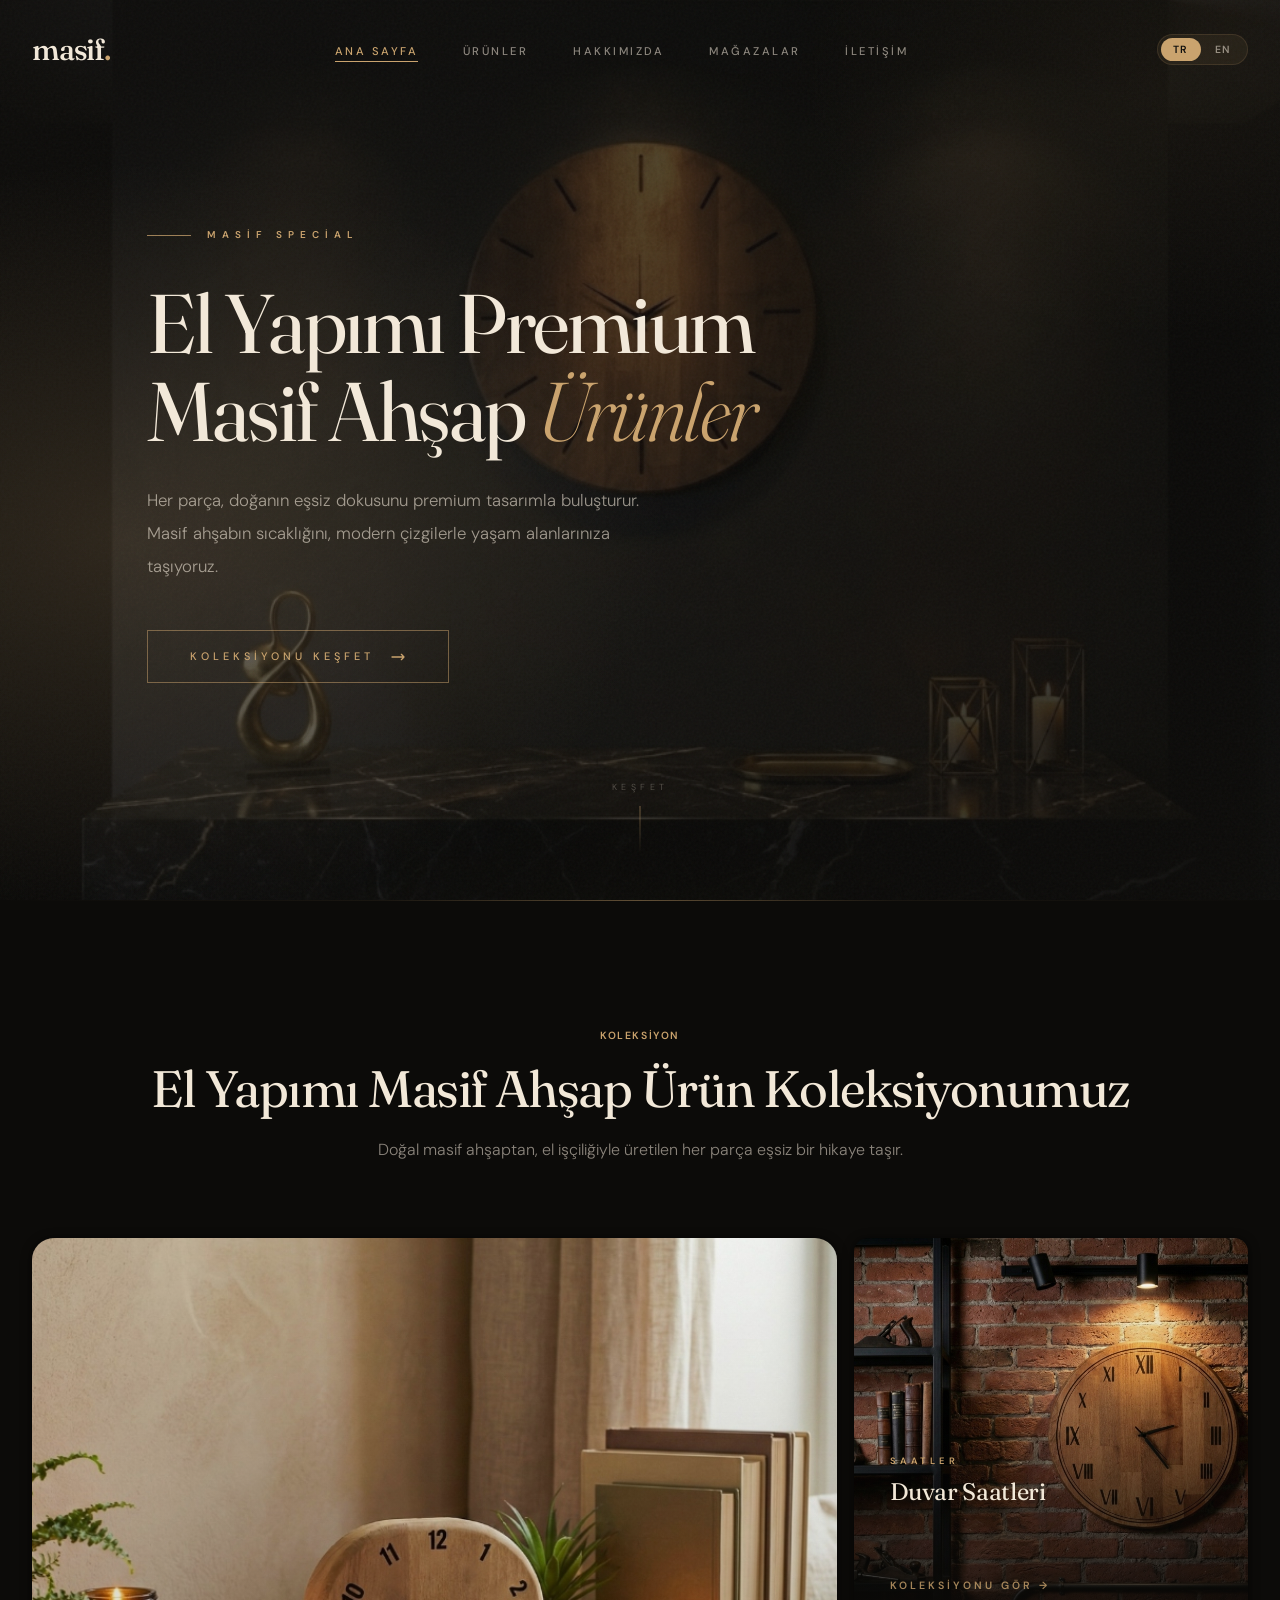
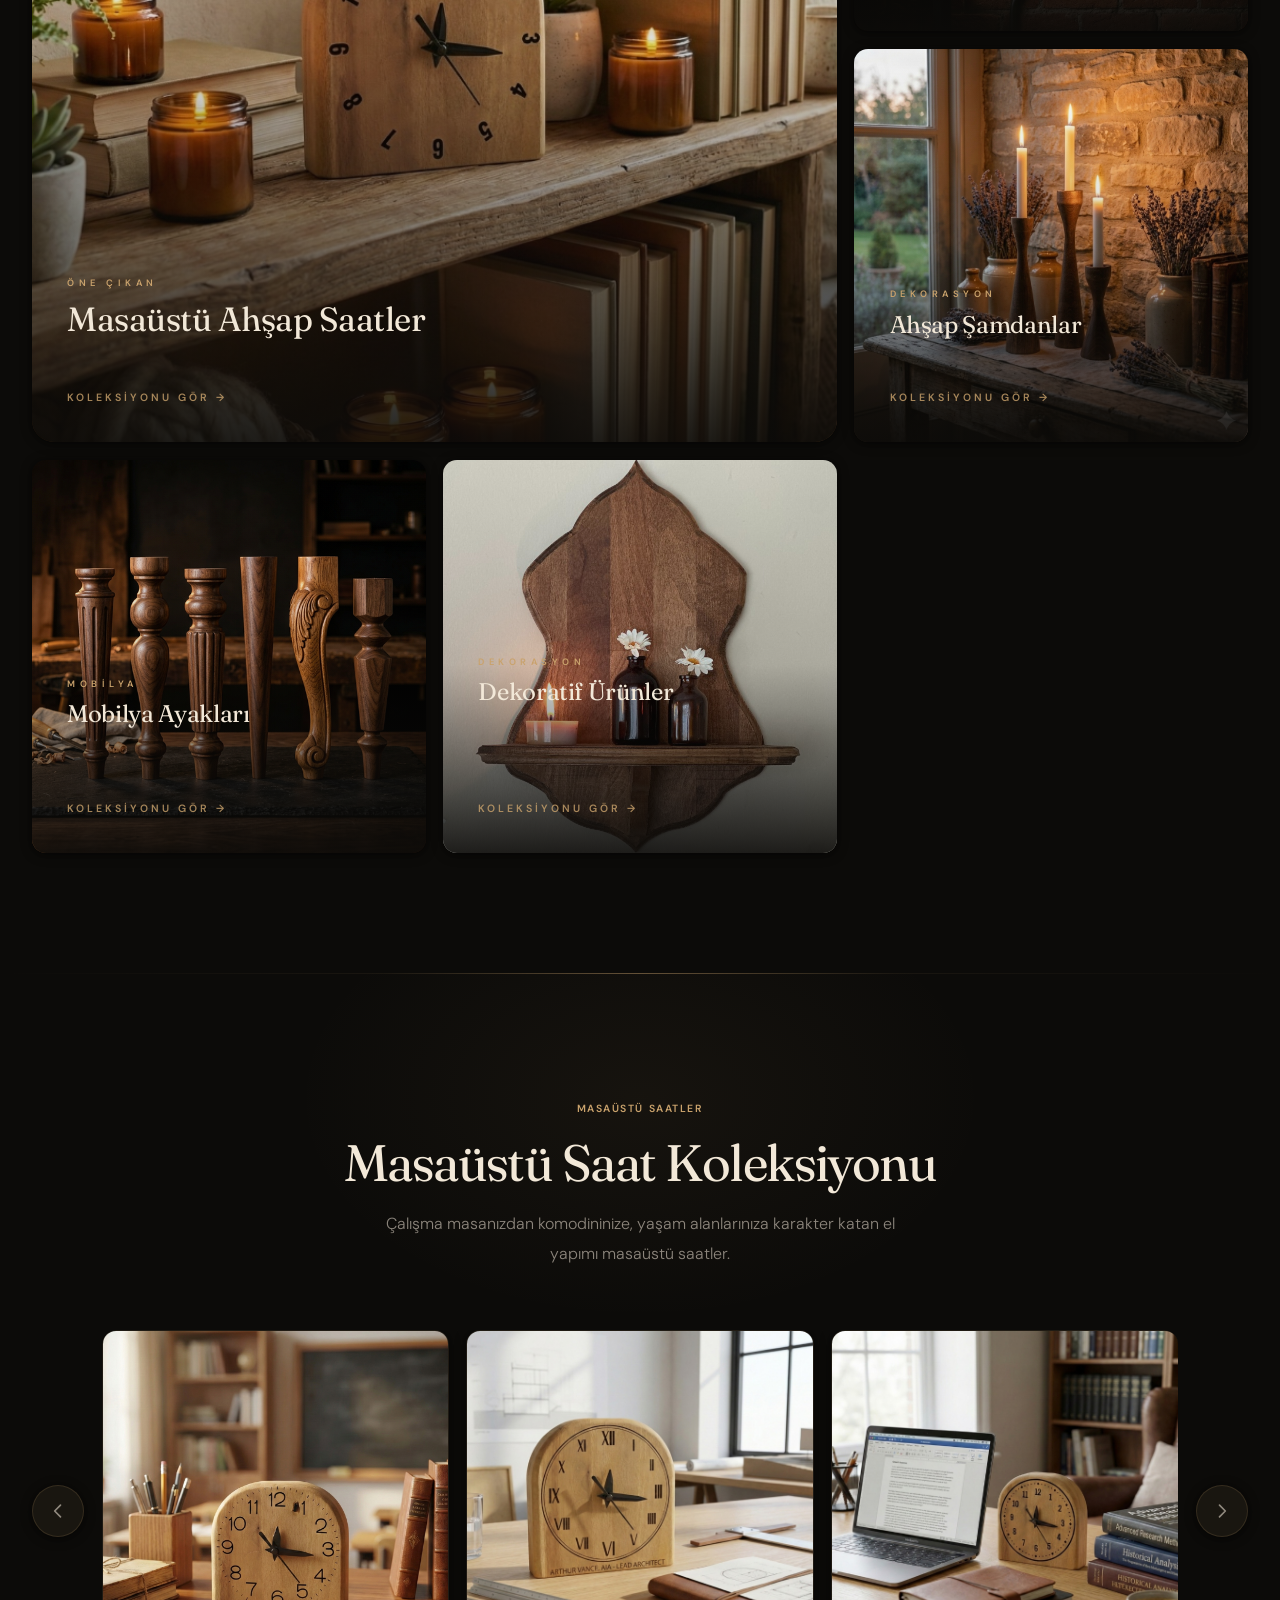
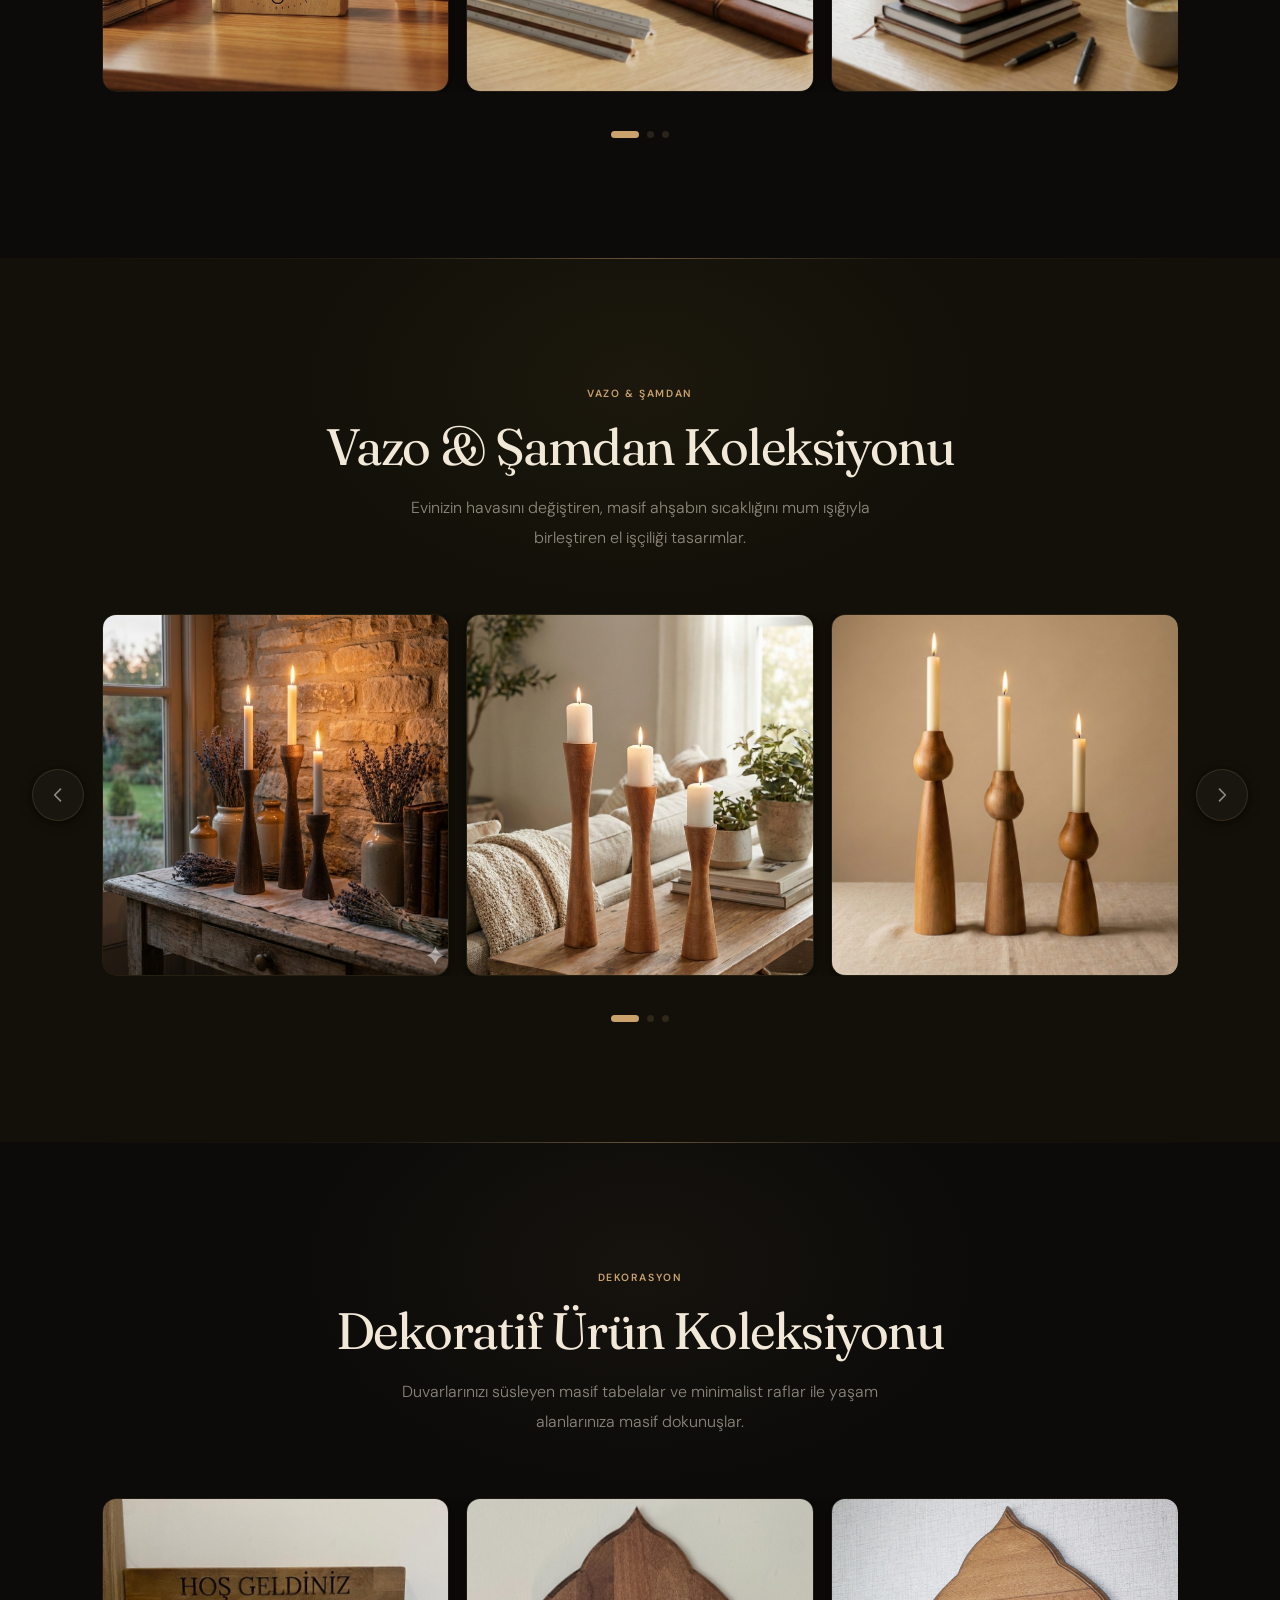
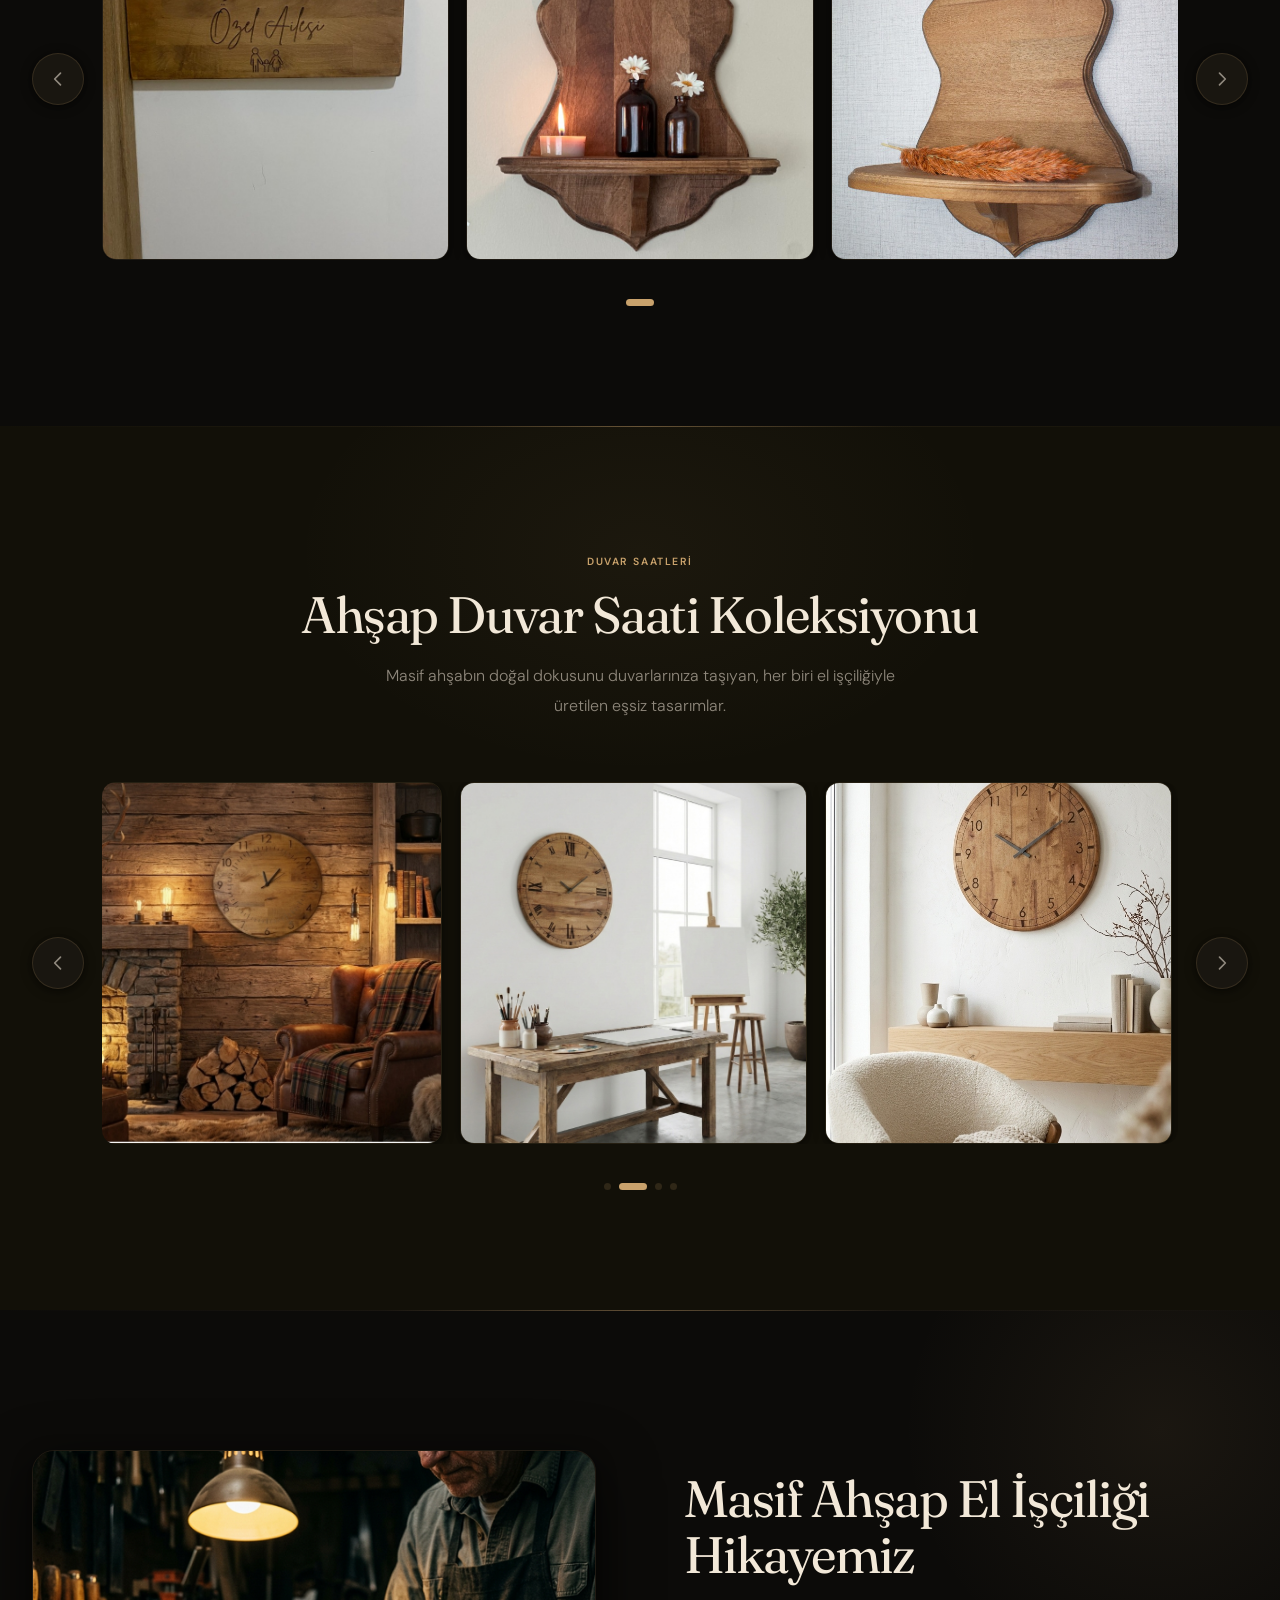
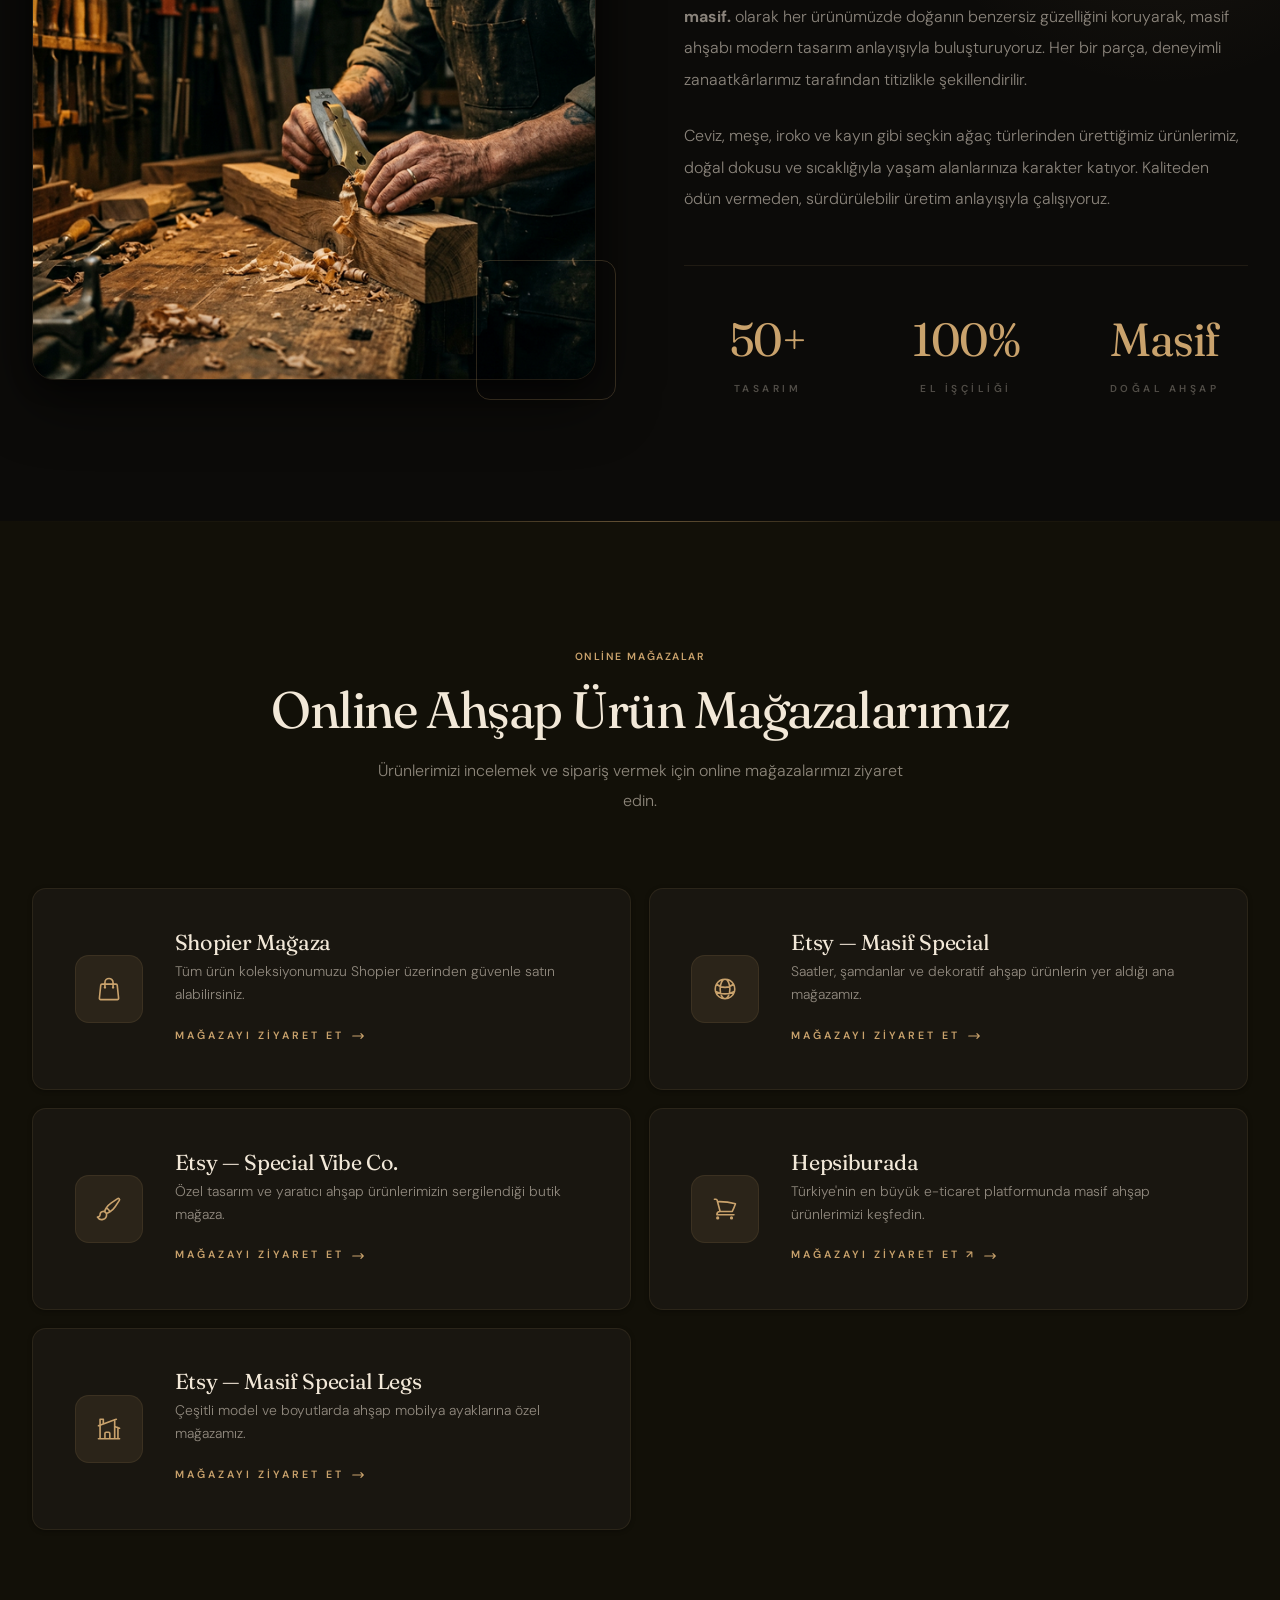
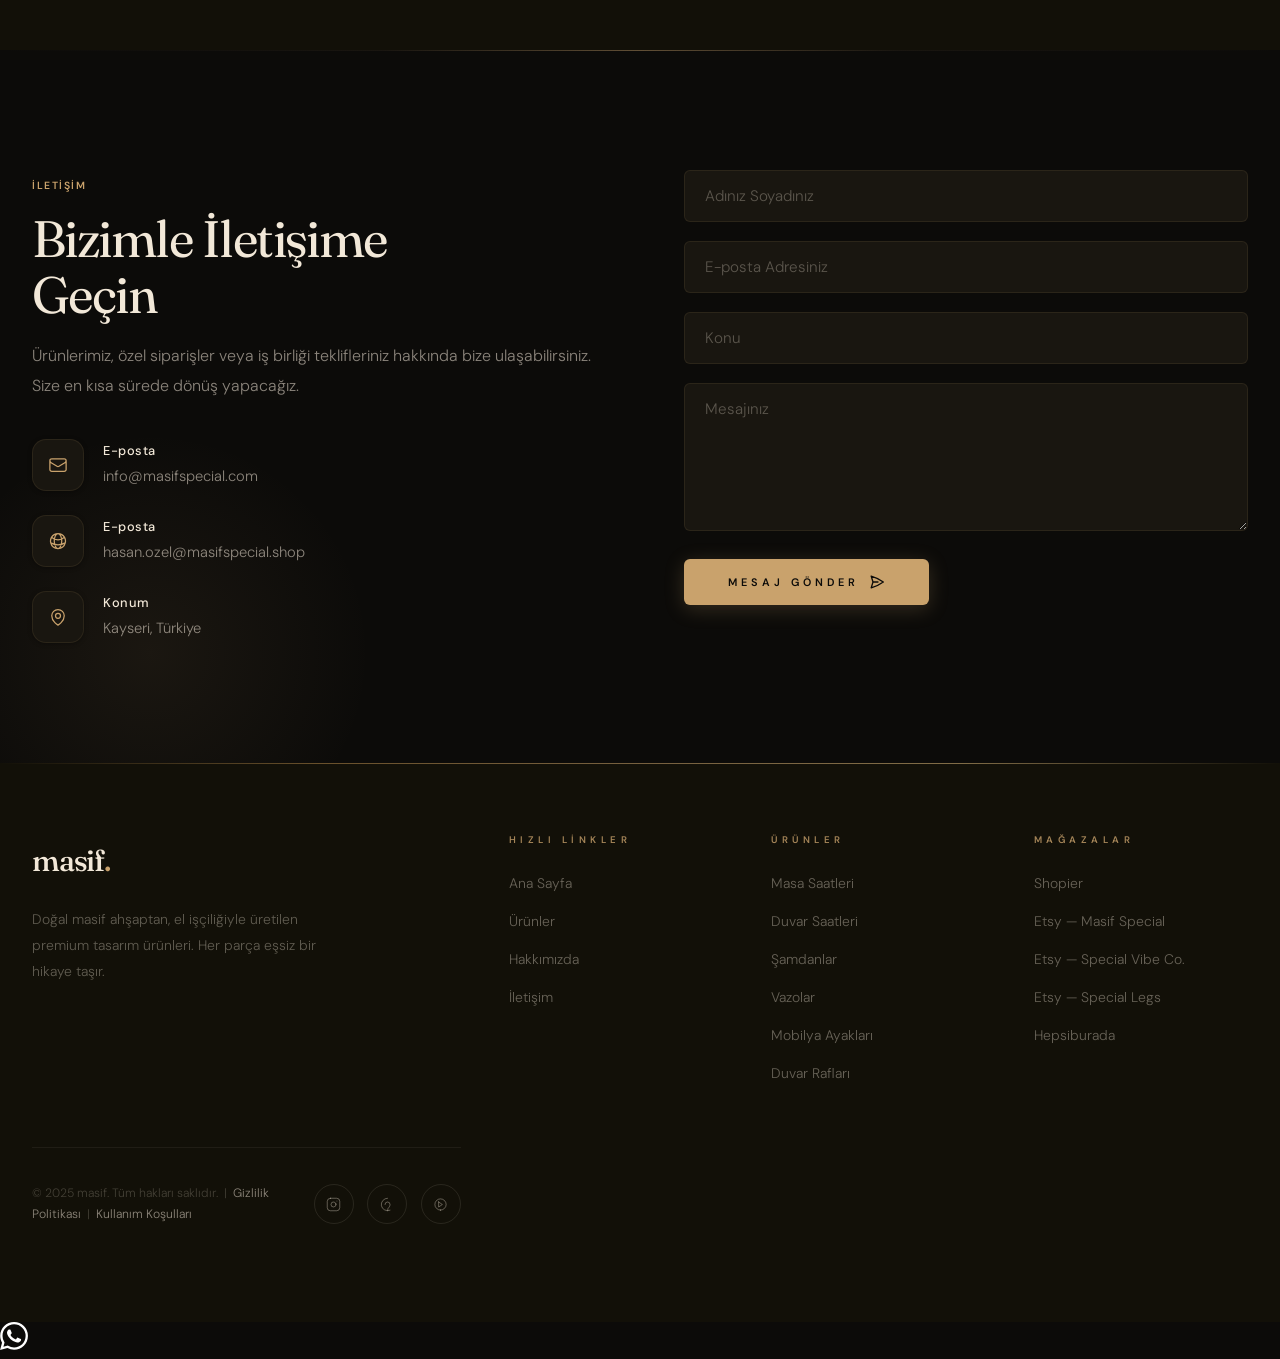
==== commit e0722e2a: "Görev 2.2: Çoklu dil desteği (TR/EN) temeli - lang/tr.json ve lang/en.json çeviri dosyaları - i18n.j" ====
--- a/index.html
+++ b/index.html
@@ -74,11 +74,11 @@
       <div class="container">
         <a href="#anasayfa" class="logo">masif<span>.</span></a>
         <ul class="nav-links" id="navLinks">
-          <li><a href="#anasayfa" class="active">Ana Sayfa</a></li>
-          <li><a href="#urunler">Ürünler</a></li>
-          <li><a href="#hakkimizda">Hakkımızda</a></li>
-          <li><a href="#magazalar">Mağazalar</a></li>
-          <li><a href="#iletisim">İletişim</a></li>
+          <li><a href="#anasayfa" class="active" data-i18n="nav_home">Ana Sayfa</a></li>
+          <li><a href="#urunler" data-i18n="nav_products">Ürünler</a></li>
+          <li><a href="#hakkimizda" data-i18n="nav_about">Hakkımızda</a></li>
+          <li><a href="#magazalar" data-i18n="nav_stores">Mağazalar</a></li>
+          <li><a href="#iletisim" data-i18n="nav_contact">İletişim</a></li>
         </ul>
         <button class="menu-toggle" id="menuToggle" aria-label="Menü">
           <span></span>
@@ -98,14 +98,14 @@
         />
       </div>
       <div class="hero-content">
-        <div class="hero-badge">masif special</div>
-        <h1>El Yapımı Premium<br />Masif Ahşap <em>Ürünler</em></h1>
-        <p class="hero-description">
+        <div class="hero-badge" data-i18n="hero_badge">masif special</div>
+        <h1 data-i18n="hero_title">El Yapımı Premium<br />Masif Ahşap <em>Ürünler</em></h1>
+        <p class="hero-description" data-i18n="hero_desc">
           Her parça, doğanın eşsiz dokusunu premium tasarımla buluşturur. Masif
           ahşabın sıcaklığını, modern çizgilerle yaşam alanlarınıza taşıyoruz.
         </p>
         <a href="#urunler" class="hero-cta">
-          <span>Koleksiyonu Keşfet</span>
+          <span data-i18n="hero_cta">Koleksiyonu Keşfet</span>
           <svg
             xmlns="http://www.w3.org/2000/svg"
             fill="none"
@@ -122,7 +122,7 @@
         </a>
       </div>
       <div class="hero-scroll">
-        <span>Keşfet</span>
+        <span data-i18n="hero_scroll">Keşfet</span>
         <div class="hero-scroll-line"></div>
       </div>
     </section>
@@ -131,9 +131,9 @@
     <section id="urunler">
       <div class="container">
         <div class="products-header reveal">
-          <span class="section-badge">Koleksiyon</span>
-          <h2 class="section-title">El Yapımı Masif Ahşap Ürün Koleksiyonumuz</h2>
-          <p class="section-subtitle">
+          <span class="section-badge" data-i18n="products_label">Koleksiyon</span>
+          <h2 class="section-title" data-i18n="products_title">El Yapımı Masif Ahşap Ürün Koleksiyonumuz</h2>
+          <p class="section-subtitle" data-i18n="products_desc">
             Doğal masif ahşaptan, el işçiliğiyle üretilen her parça eşsiz bir
             hikaye taşır.
           </p>
@@ -580,7 +580,7 @@
             <div class="about-image-accent"></div>
           </div>
           <div class="about-text">
-            <span class="section-badge reveal">Hikayemiz</span>
+            <span class="section-badge reveal" data-i18n="about_label">Hikayemiz</span>
             <h2 class="section-title reveal reveal-delay-1">
               Masif Ahşap El İşçiliği<br />Hikayemiz
             </h2>
@@ -1123,6 +1123,7 @@
     </div>
 
     <script src="script.js"></script>
+    <script src="i18n.js"></script>
 
     <a href="https://wa.me/905067786885" class="whatsapp-float" target="_blank" rel="noopener noreferrer" aria-label="WhatsApp ile iletişime geçin">
       <svg xmlns="http://www.w3.org/2000/svg" width="28" height="28" viewBox="0 0 24 24" fill="white">
--- a/style.css
+++ b/style.css
@@ -280,6 +280,38 @@
 .menu-toggle.active span:nth-child(2) { opacity: 0; }
 .menu-toggle.active span:nth-child(3) { transform: rotate(-45deg) translate(4px,-4.5px); }
 
+/* Language Toggle */
+.lang-toggle {
+  display: flex;
+  align-items: center;
+  gap: 2px;
+  background: rgba(201,162,108,.08);
+  border: 1px solid rgba(201,162,108,.15);
+  border-radius: 999px;
+  padding: 3px;
+  margin-left: 1.5rem;
+}
+.lang-toggle-btn {
+  background: none;
+  border: none;
+  color: var(--text-secondary);
+  font-family: var(--font-body);
+  font-size: .65rem;
+  font-weight: 600;
+  letter-spacing: 1.5px;
+  padding: 5px 12px;
+  border-radius: 999px;
+  cursor: pointer;
+  transition: all .25s ease;
+}
+.lang-toggle-btn.active {
+  background: var(--accent);
+  color: var(--bg-primary);
+}
+.lang-toggle-btn:hover:not(.active) {
+  color: var(--accent);
+}
+
 
 /* ================================================================
    HERO
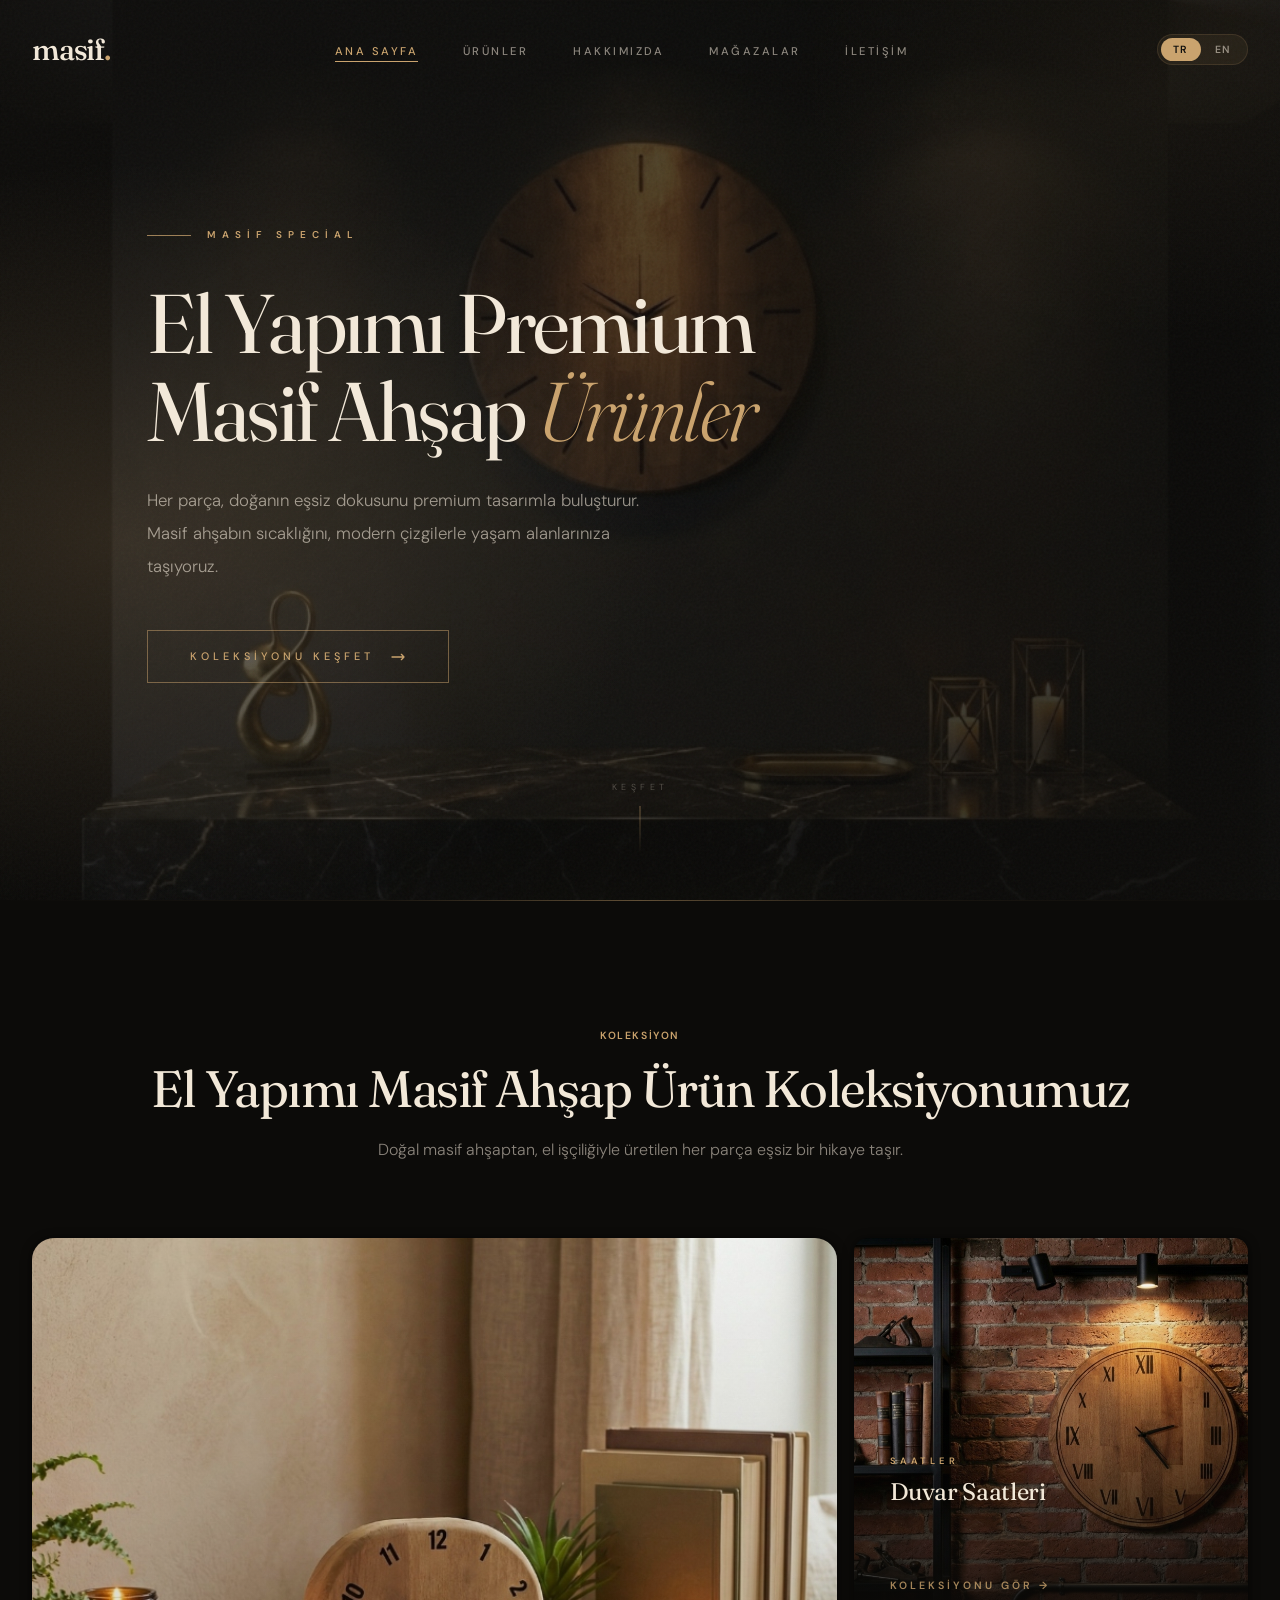
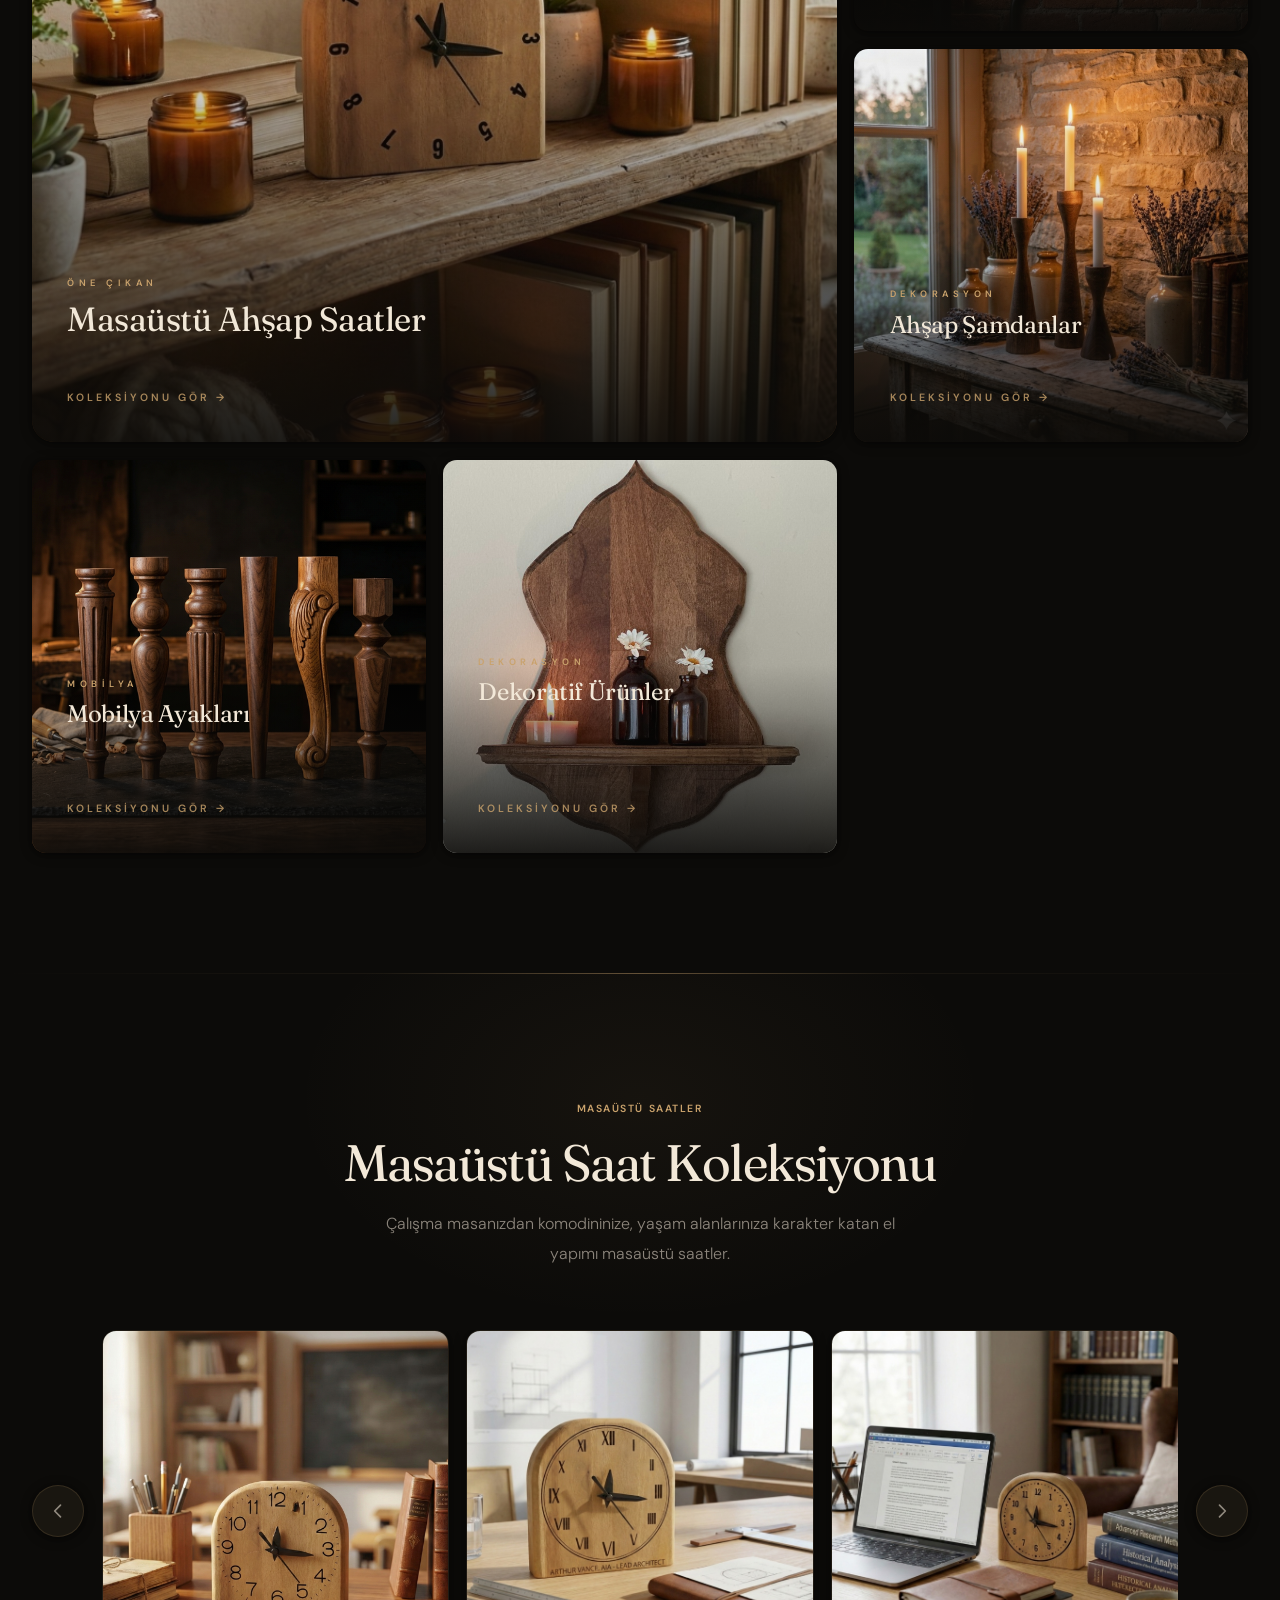
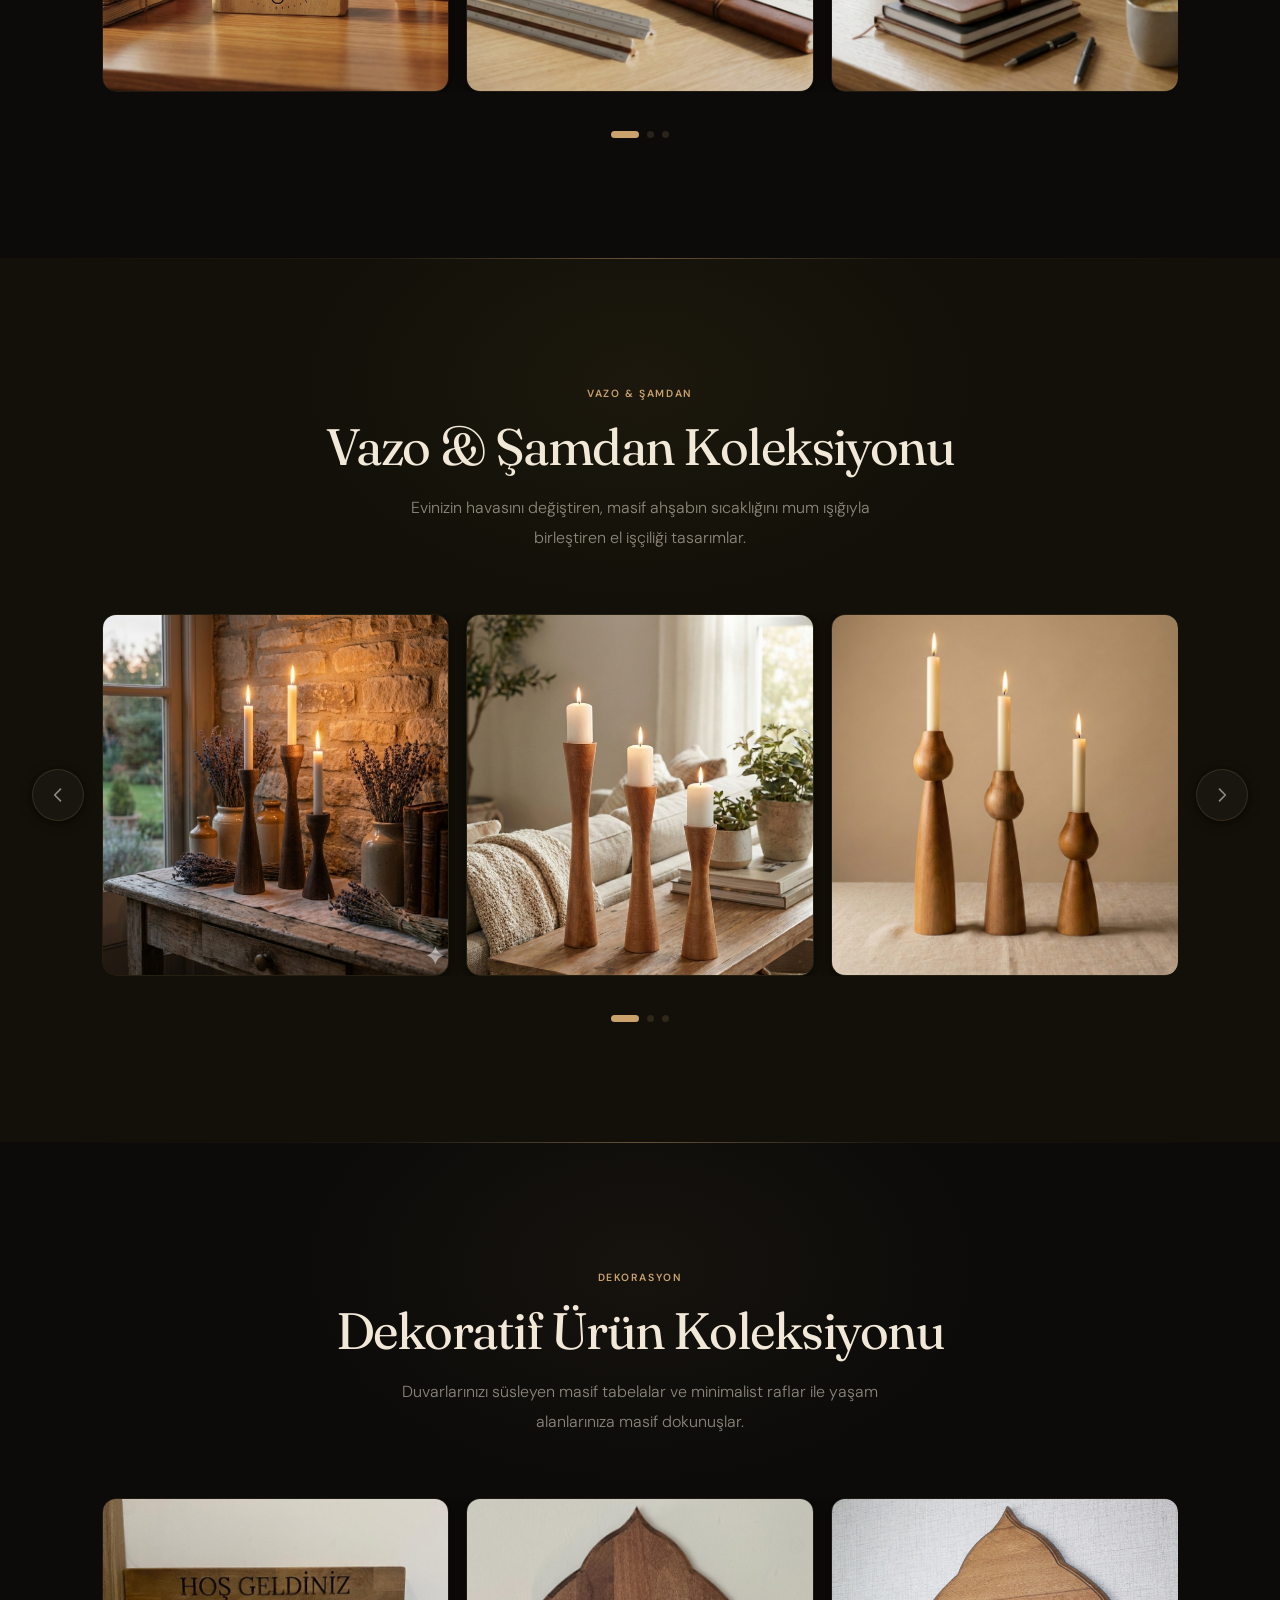
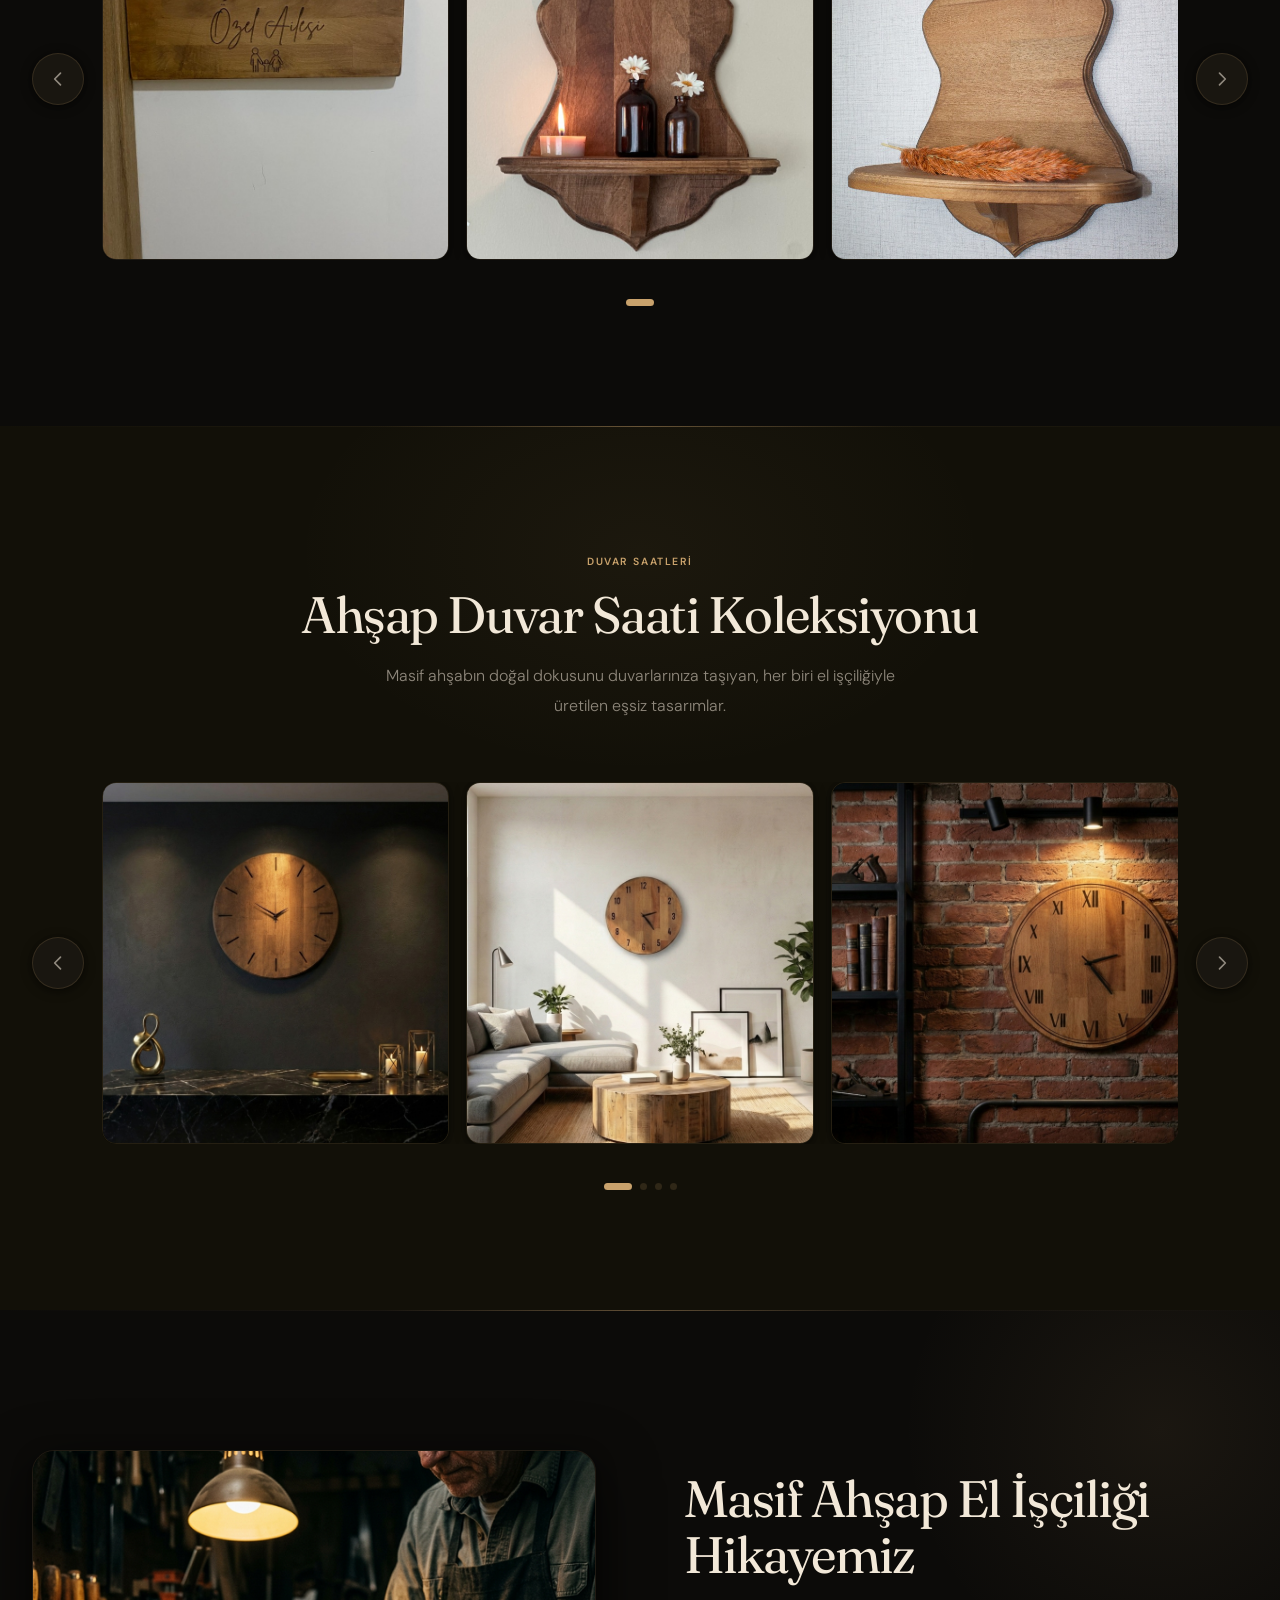
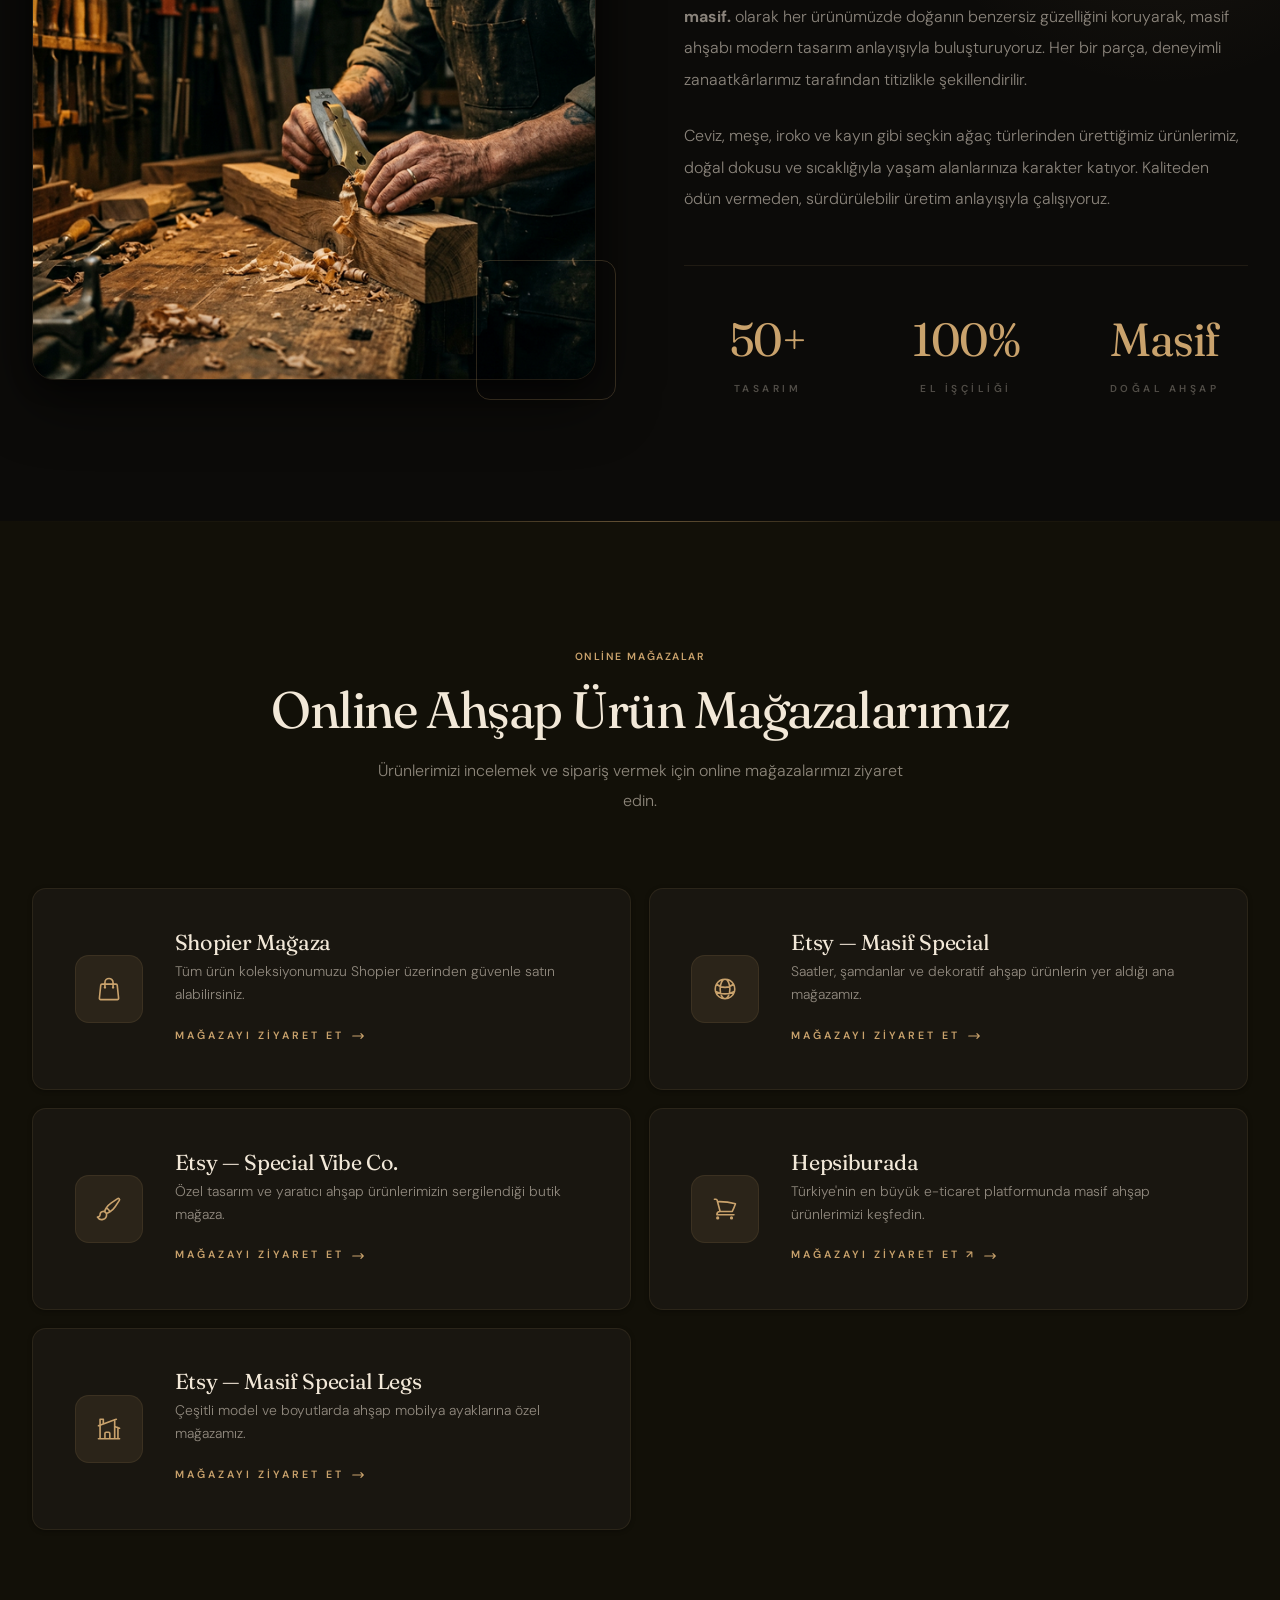
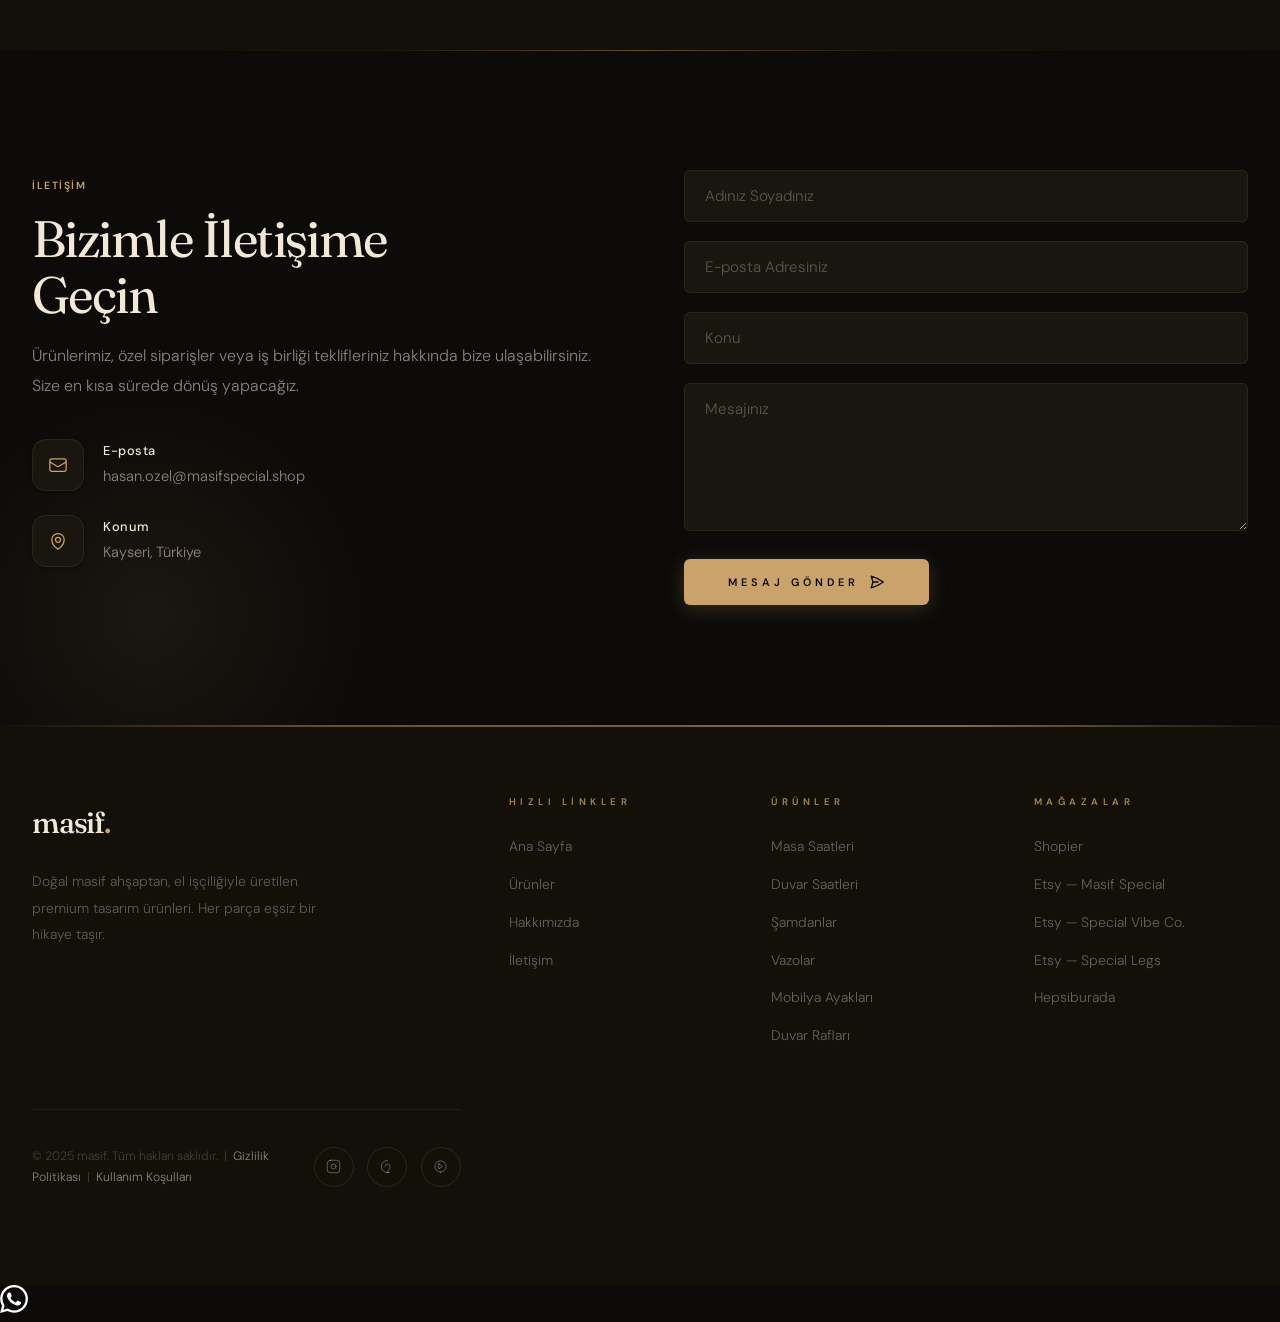
==== commit 219c3834: "Fix: Duplicate e-posta kaldırıldı, ikon düzeltildi - info@masifspecial.com kaldırıldı, sadece hasan." ====
--- a/index.html
+++ b/index.html
@@ -903,27 +903,6 @@
                 </div>
                 <div class="contact-item-text">
                   <strong>E-posta</strong>
-                  info@masifspecial.com
-                </div>
-              </div>
-              <div class="contact-item">
-                <div class="contact-item-icon">
-                  <svg
-                    xmlns="http://www.w3.org/2000/svg"
-                    fill="none"
-                    viewBox="0 0 24 24"
-                    stroke="currentColor"
-                    stroke-width="1.5"
-                  >
-                    <path
-                      stroke-linecap="round"
-                      stroke-linejoin="round"
-                      d="M12 21a9.004 9.004 0 008.716-6.747M12 21a9.004 9.004 0 01-8.716-6.747M12 21c2.485 0 4.5-4.03 4.5-9S14.485 3 12 3m0 18c-2.485 0-4.5-4.03-4.5-9S9.515 3 12 3m0 0a8.997 8.997 0 017.843 4.582M12 3a8.997 8.997 0 00-7.843 4.582m15.686 0A11.953 11.953 0 0112 10.5c-2.998 0-5.74-1.1-7.843-2.918m15.686 0A8.959 8.959 0 0121 12c0 .778-.099 1.533-.284 2.253m0 0A17.919 17.919 0 0112 16.5c-3.162 0-6.133-.815-8.716-2.247m0 0A9.015 9.015 0 013 12c0-1.605.42-3.113 1.157-4.418"
-                    />
-                  </svg>
-                </div>
-                <div class="contact-item-text">
-                  <strong>E-posta</strong>
                   <a href="mailto:hasan.ozel@masifspecial.shop" style="color: inherit;">hasan.ozel@masifspecial.shop</a>
                 </div>
               </div>
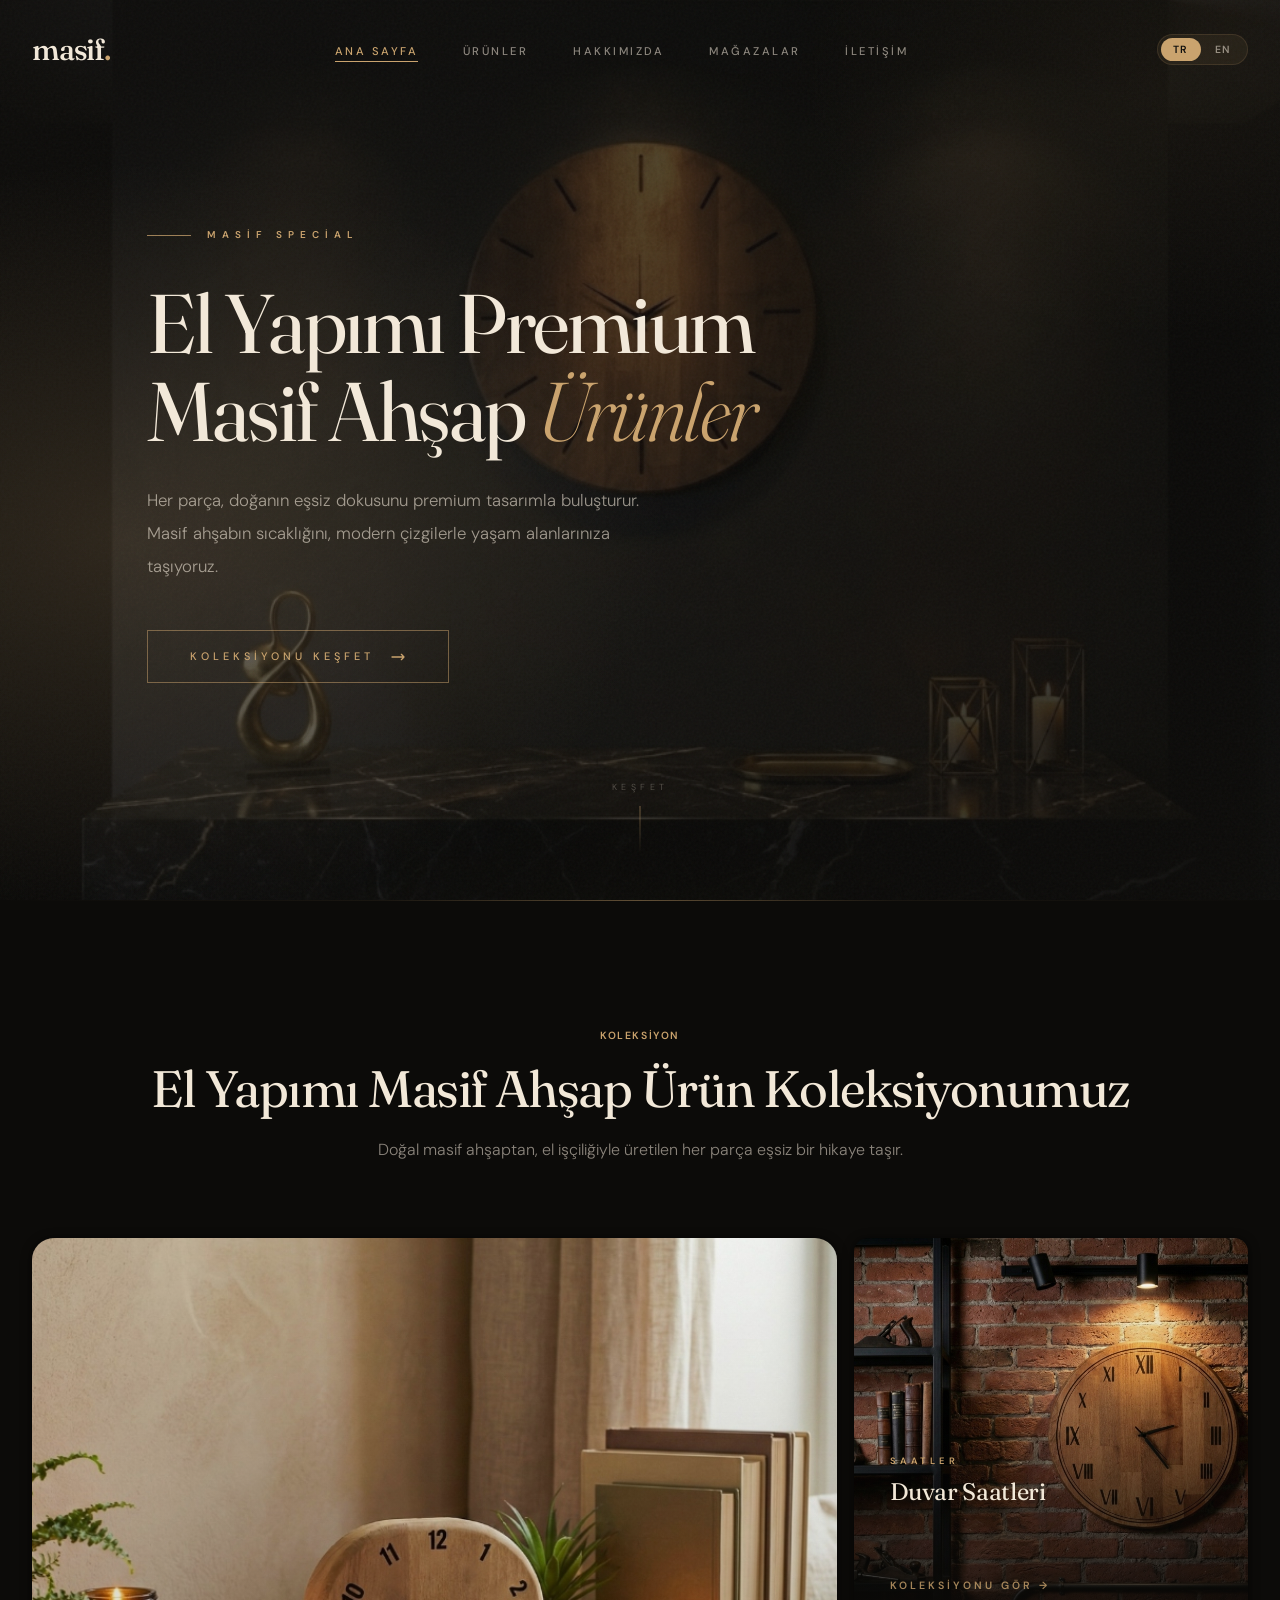
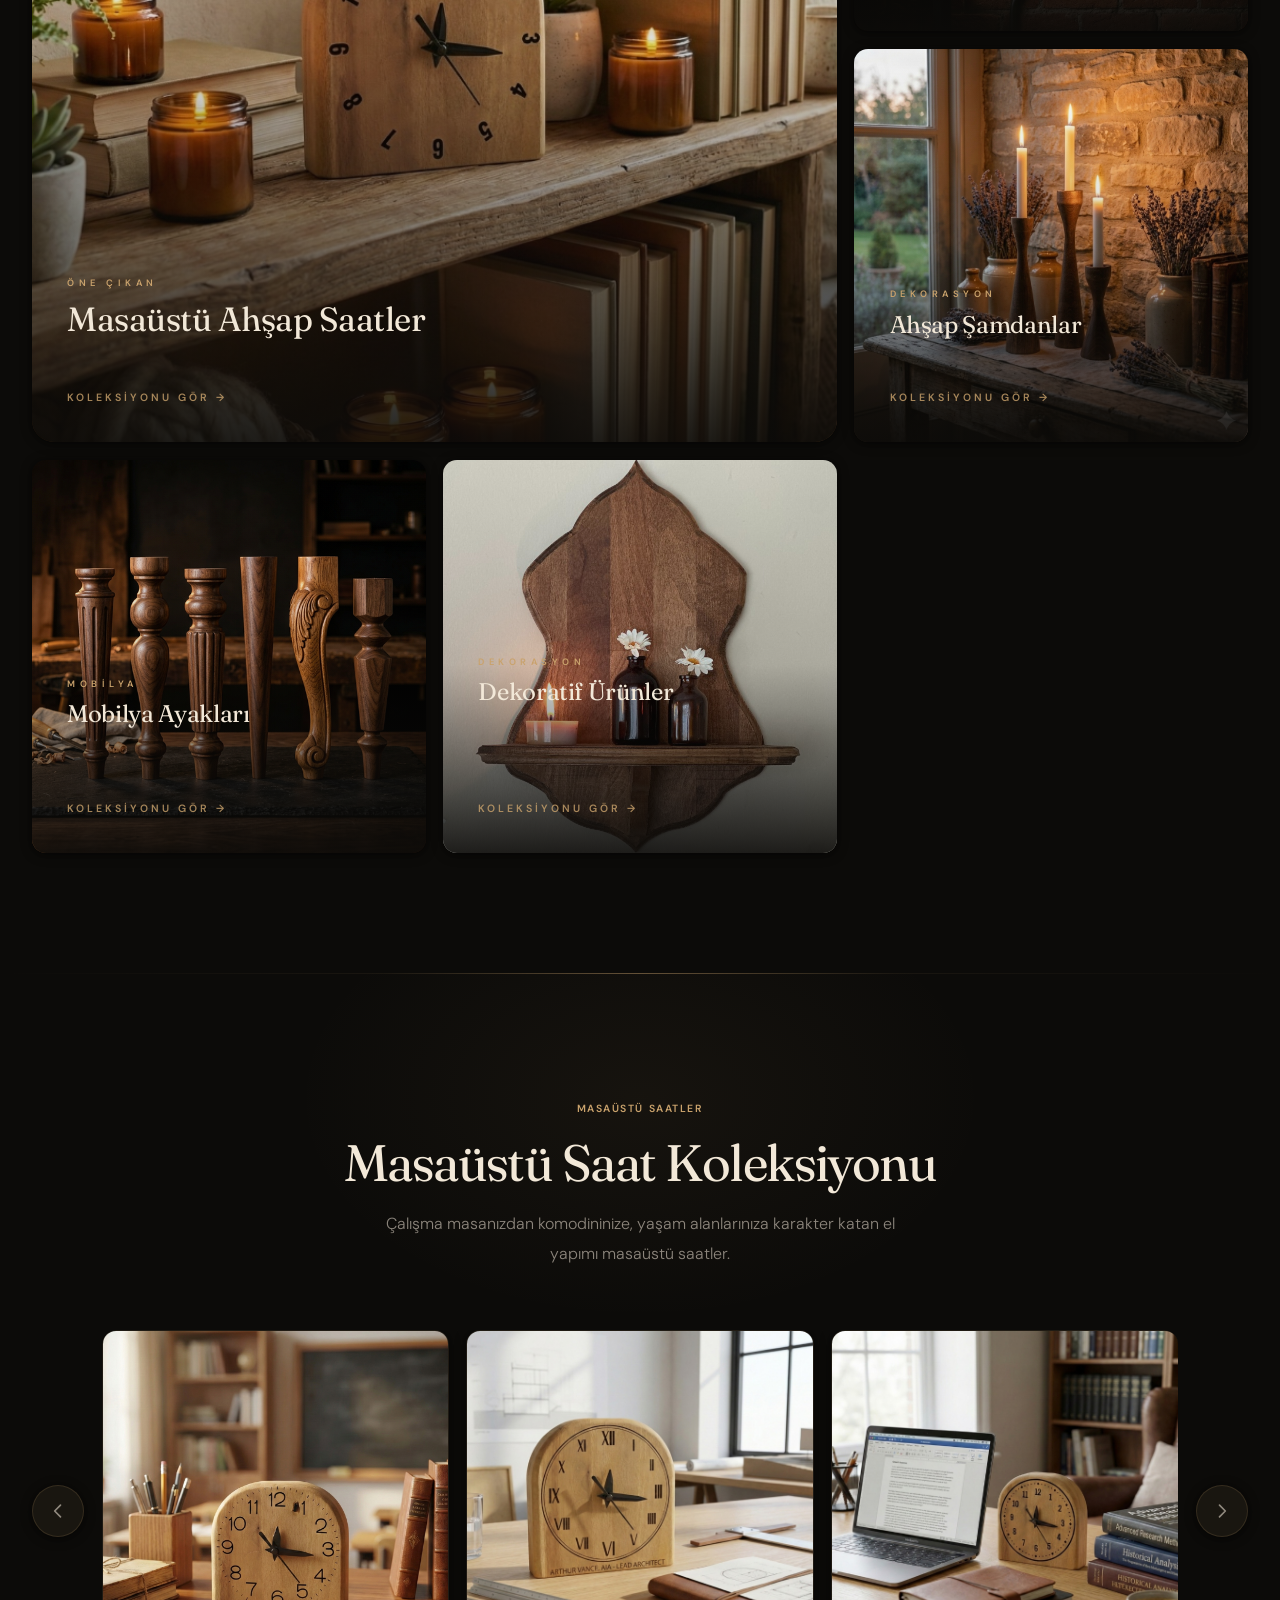
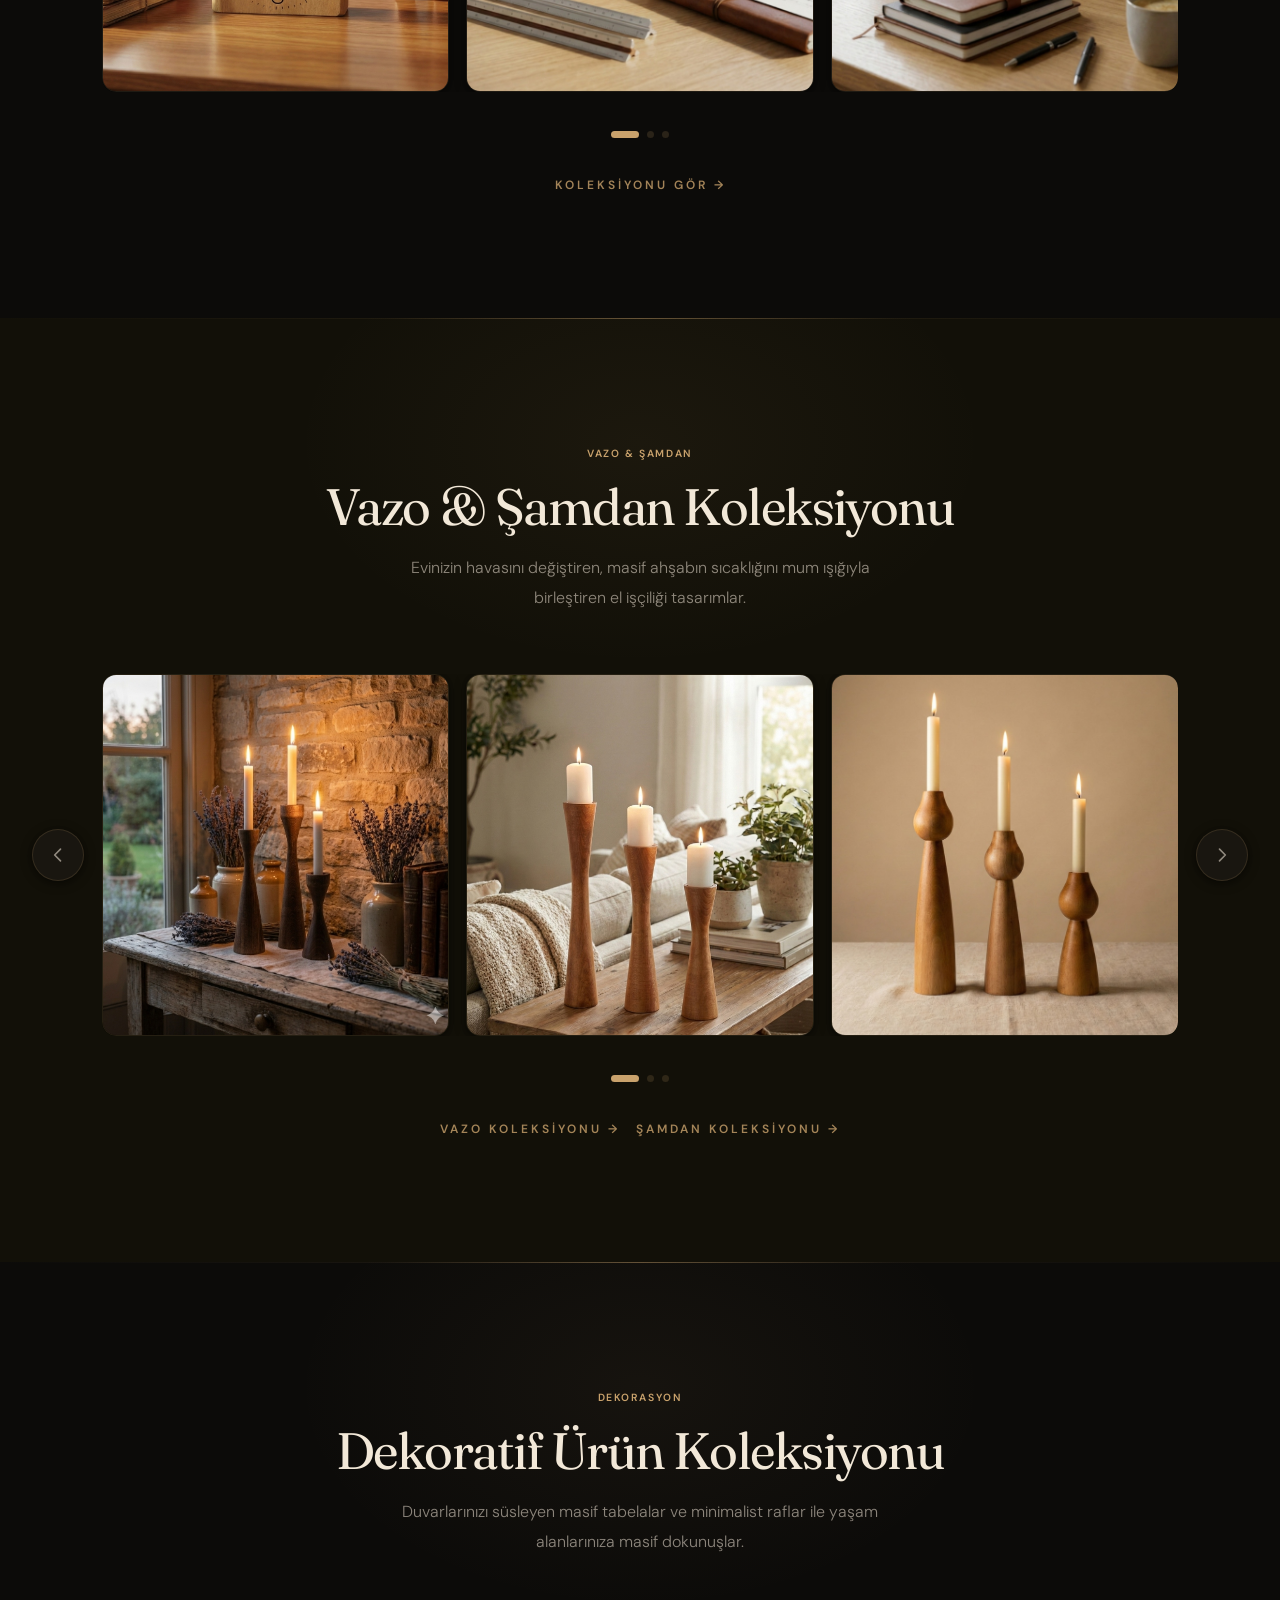
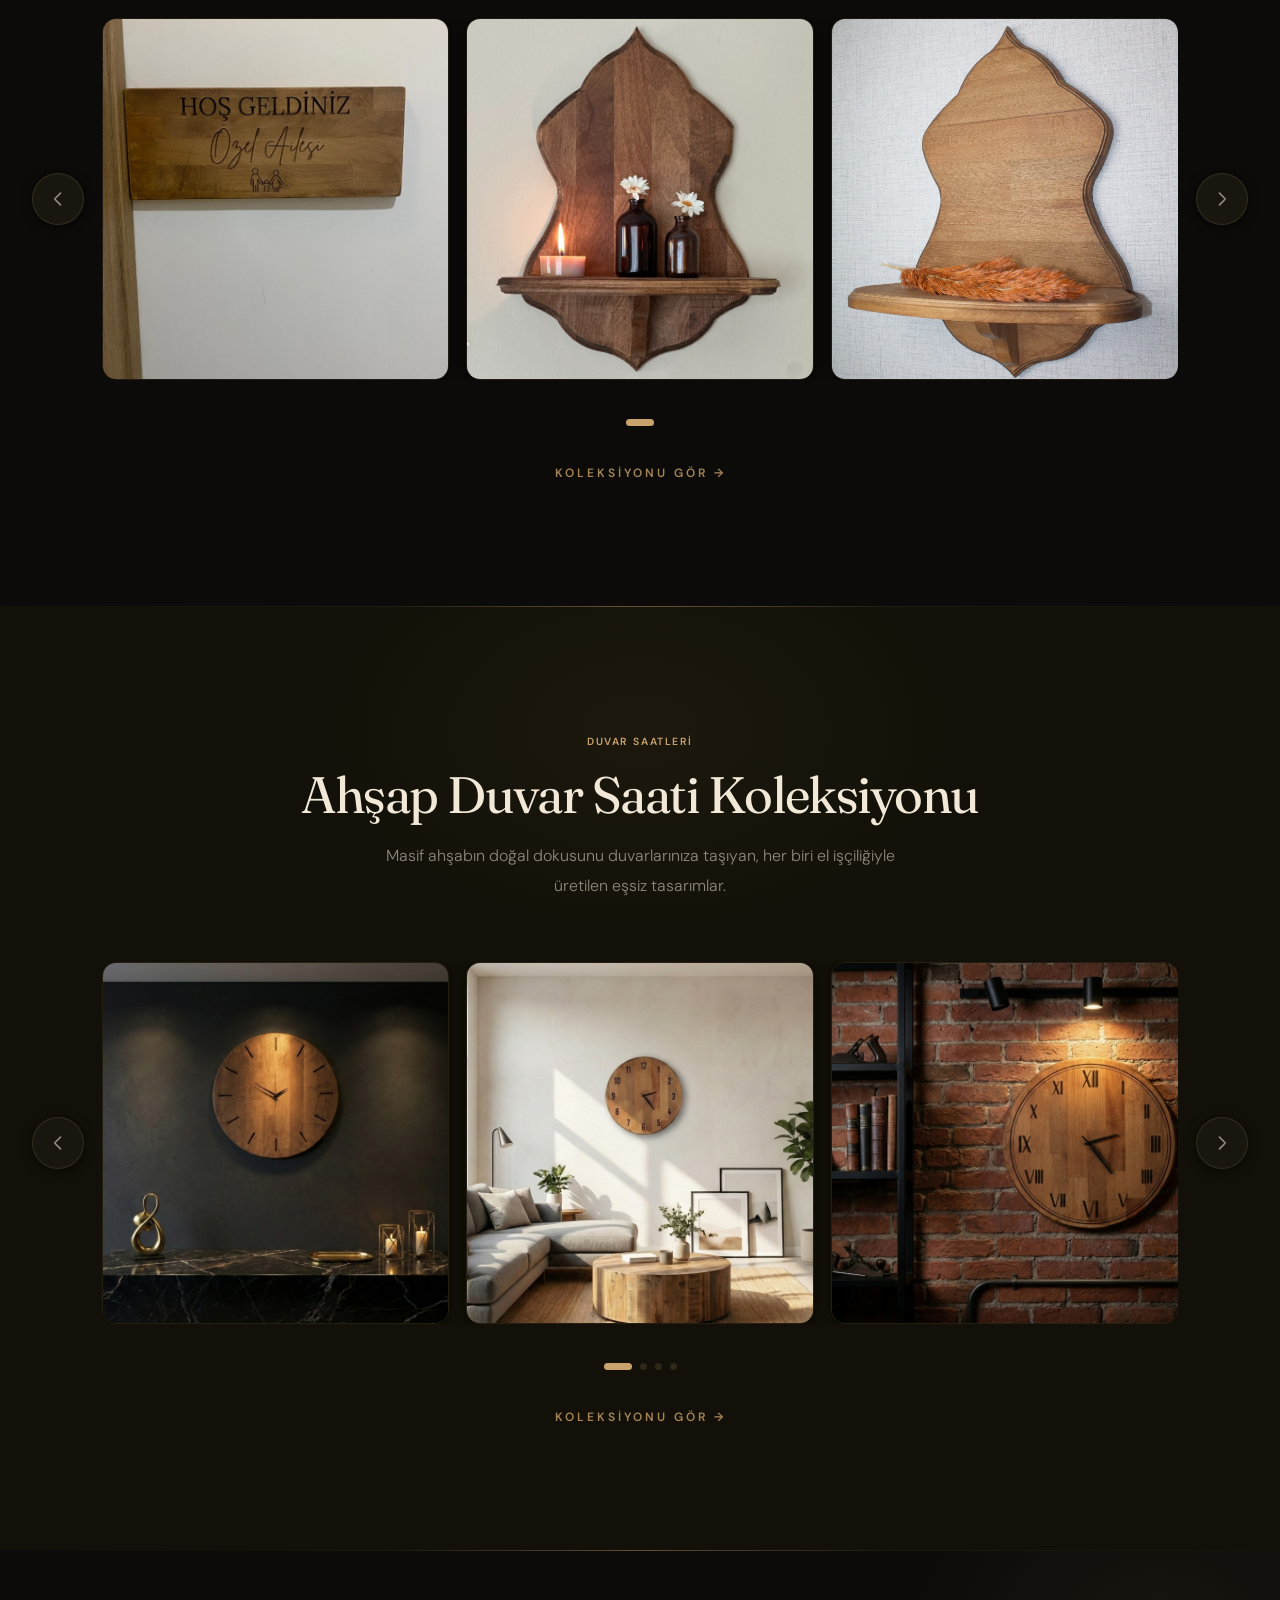
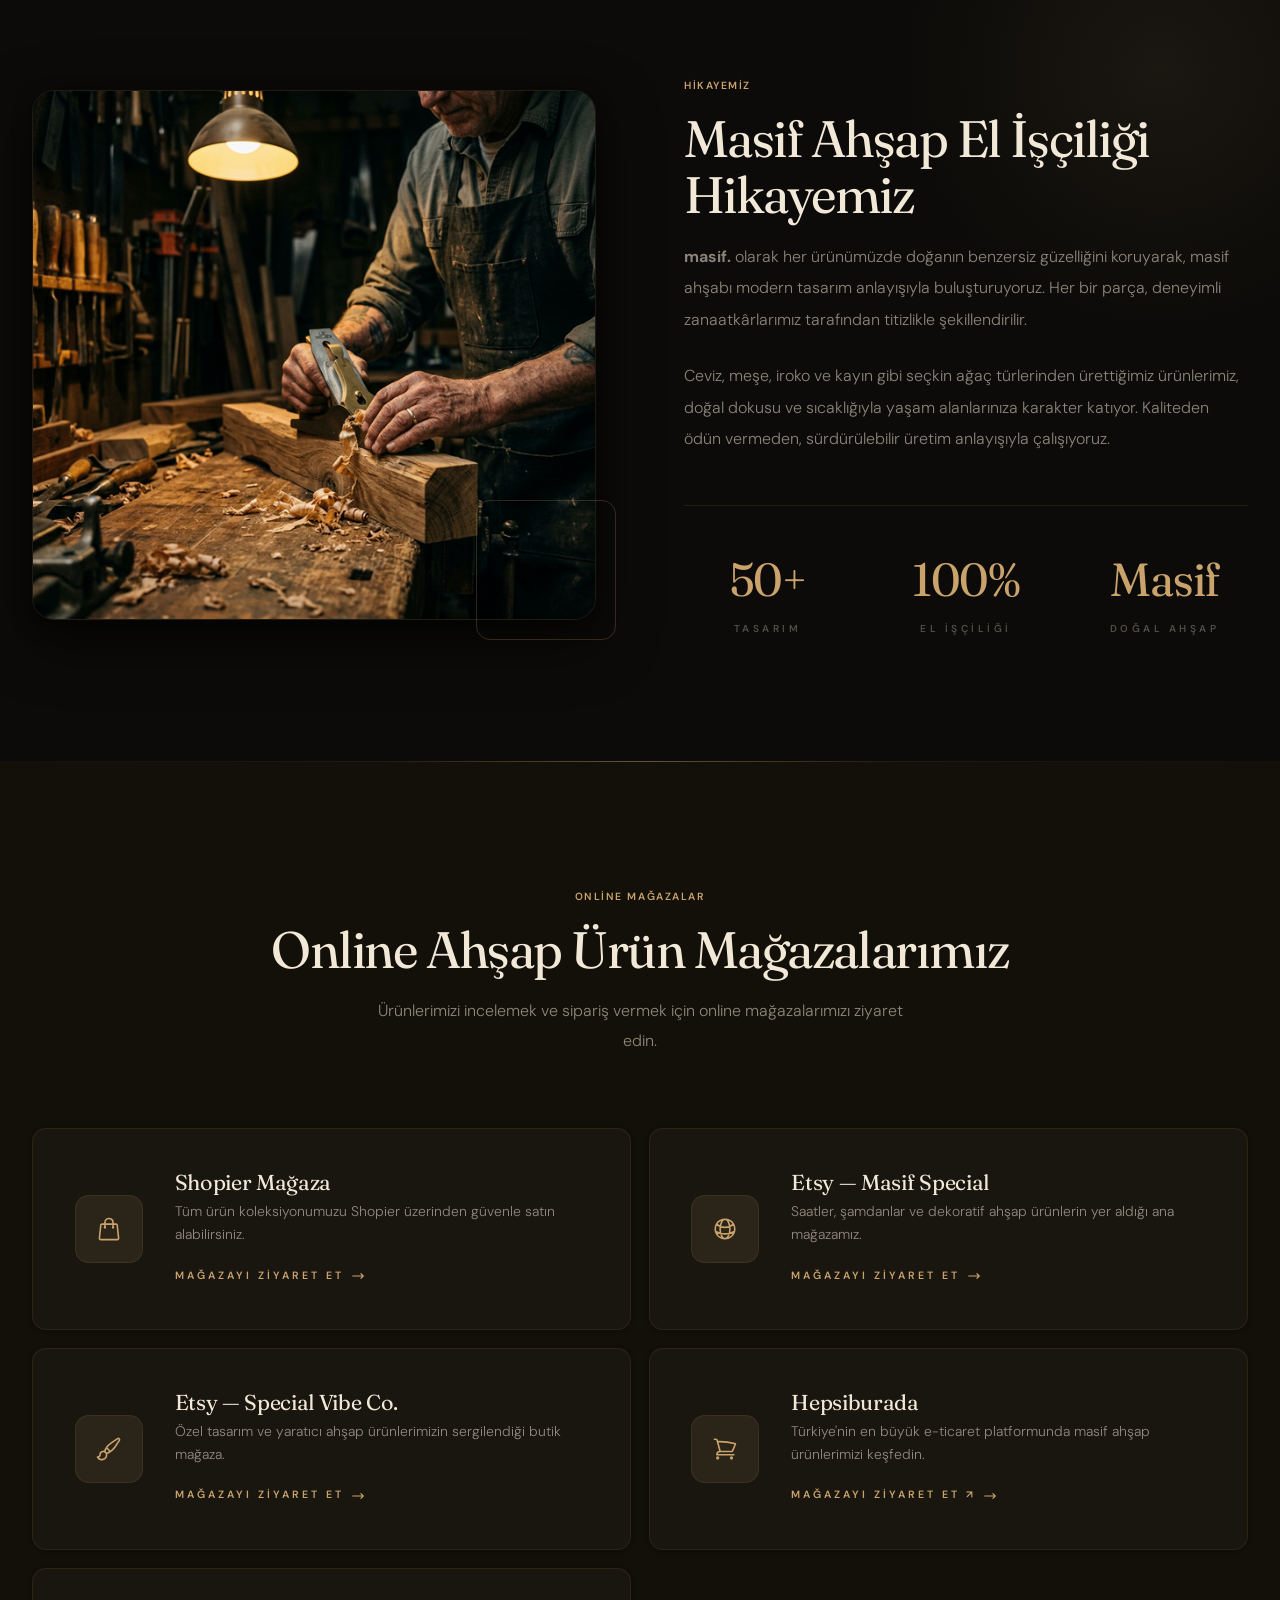
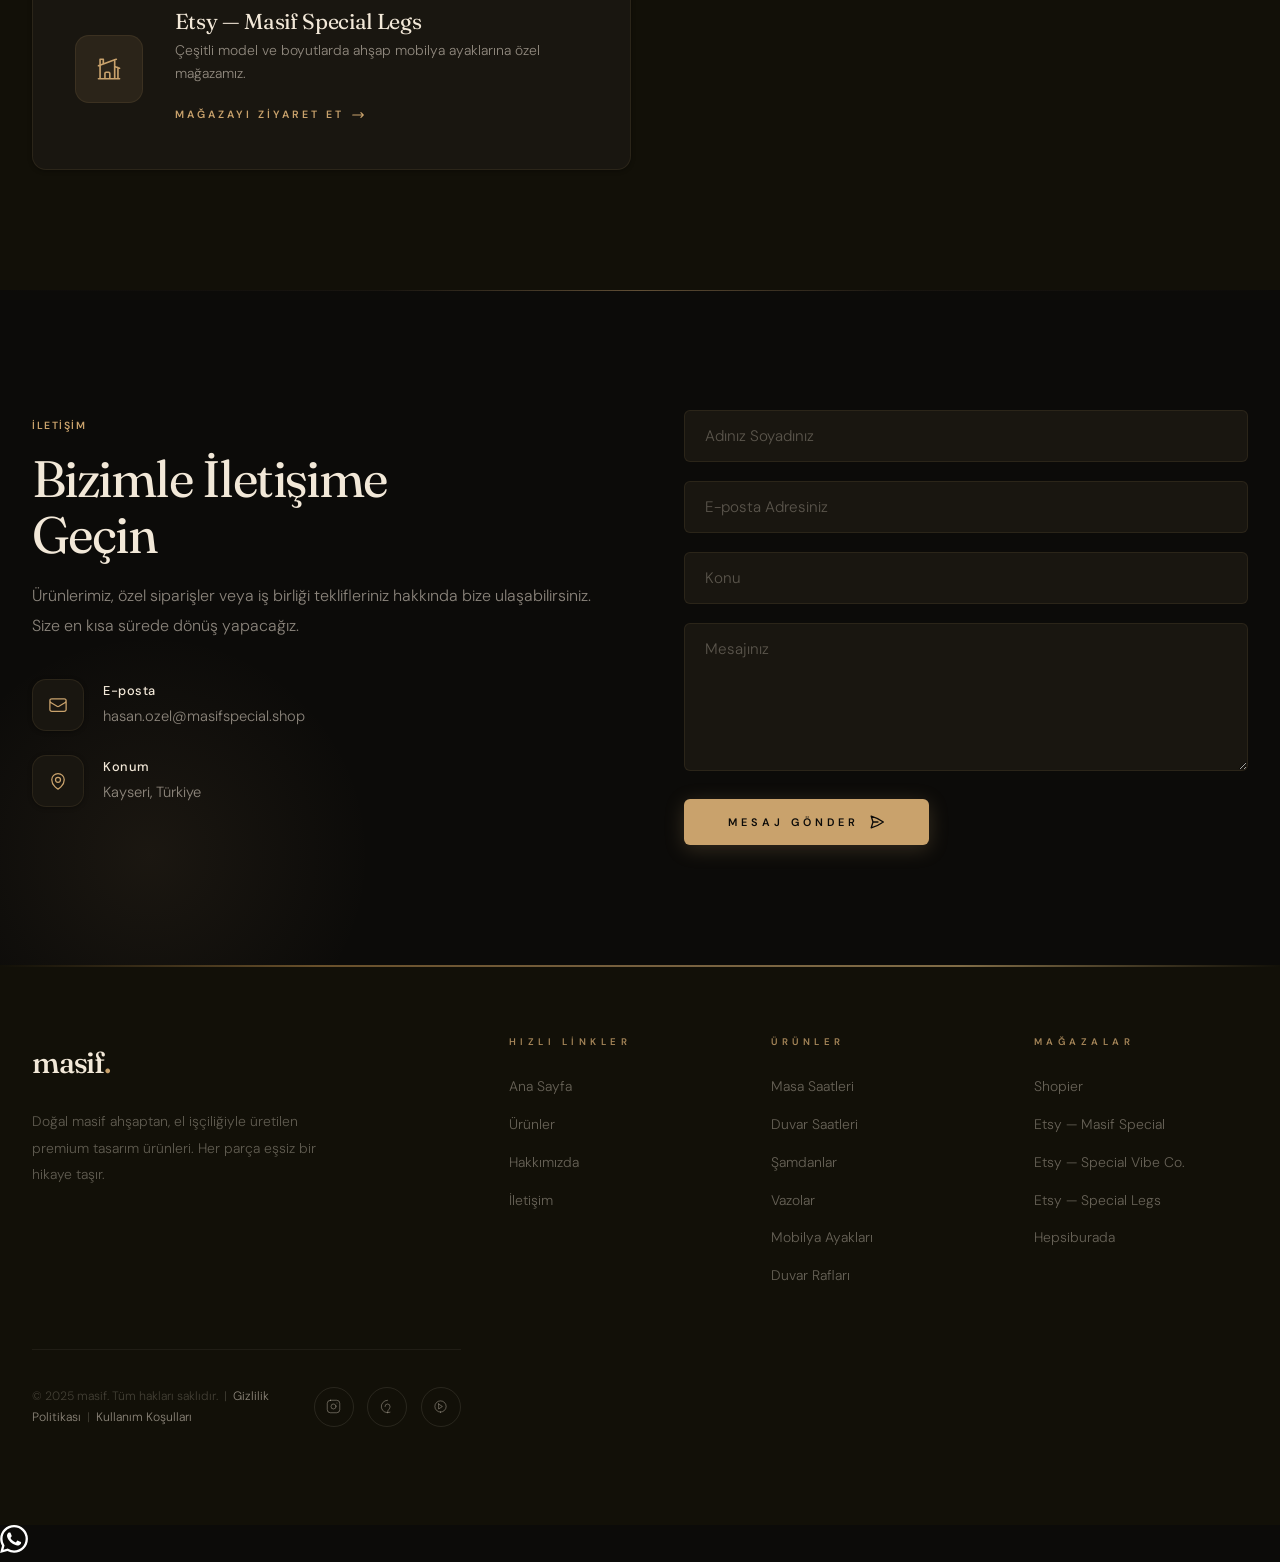
==== commit a4678e45: "Fix: Showcase bölümlerine koleksiyon yönlendirme butonları eklendi - Masaüstü Saatler → ahsap-masa-s" ====
--- a/index.html
+++ b/index.html
@@ -300,6 +300,7 @@
         </div>
 
         <div class="showcase-dots" data-showcase-dots="desk"></div>
+        <div style="text-align:center; margin-top:2rem;"><a href="ahsap-masa-saati.html" class="product-link" style="font-size:.75rem;">Koleksiyonu Gör →</a></div>
       </div>
     </section>
 
@@ -359,6 +360,7 @@
         </div>
 
         <div class="showcase-dots" data-showcase-dots="vase"></div>
+        <div style="text-align:center; margin-top:2rem;"><a href="ahsap-vazolar.html" class="product-link" style="font-size:.75rem;">Vazo Koleksiyonu →</a> &nbsp;&nbsp; <a href="ahsap-samdanlar.html" class="product-link" style="font-size:.75rem;">Şamdan Koleksiyonu →</a></div>
       </div>
     </section>
 
@@ -400,6 +402,7 @@
         </div>
 
         <div class="showcase-dots" data-showcase-dots="deco"></div>
+        <div style="text-align:center; margin-top:2rem;"><a href="ahsap-duvar-rafi.html" class="product-link" style="font-size:.75rem;">Koleksiyonu Gör →</a></div>
       </div>
     </section>
 
@@ -564,6 +567,7 @@
           class="showcase-dots reveal reveal-delay-2"
           id="showcaseDots"
         ></div>
+        <div style="text-align:center; margin-top:2rem;"><a href="ahsap-duvar-saati.html" class="product-link" style="font-size:.75rem;">Koleksiyonu Gör →</a></div>
       </div>
     </section>
 
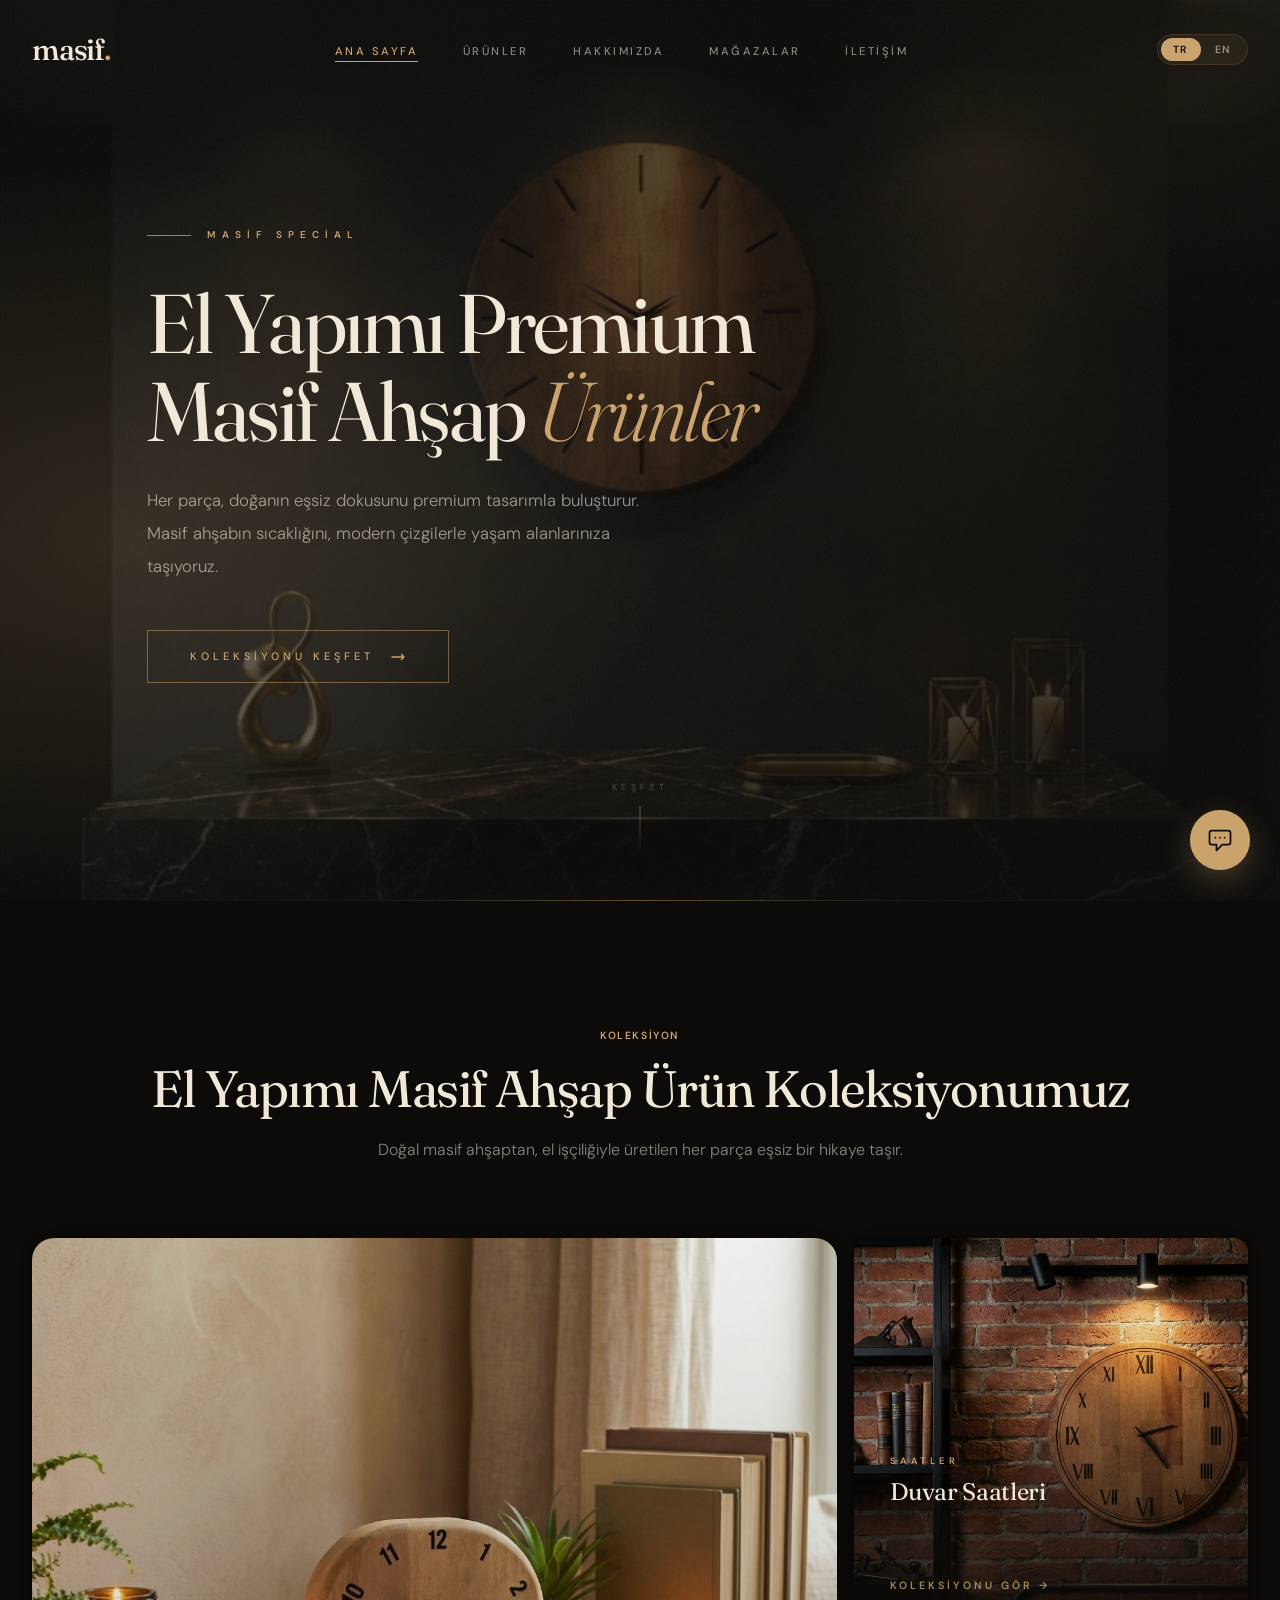
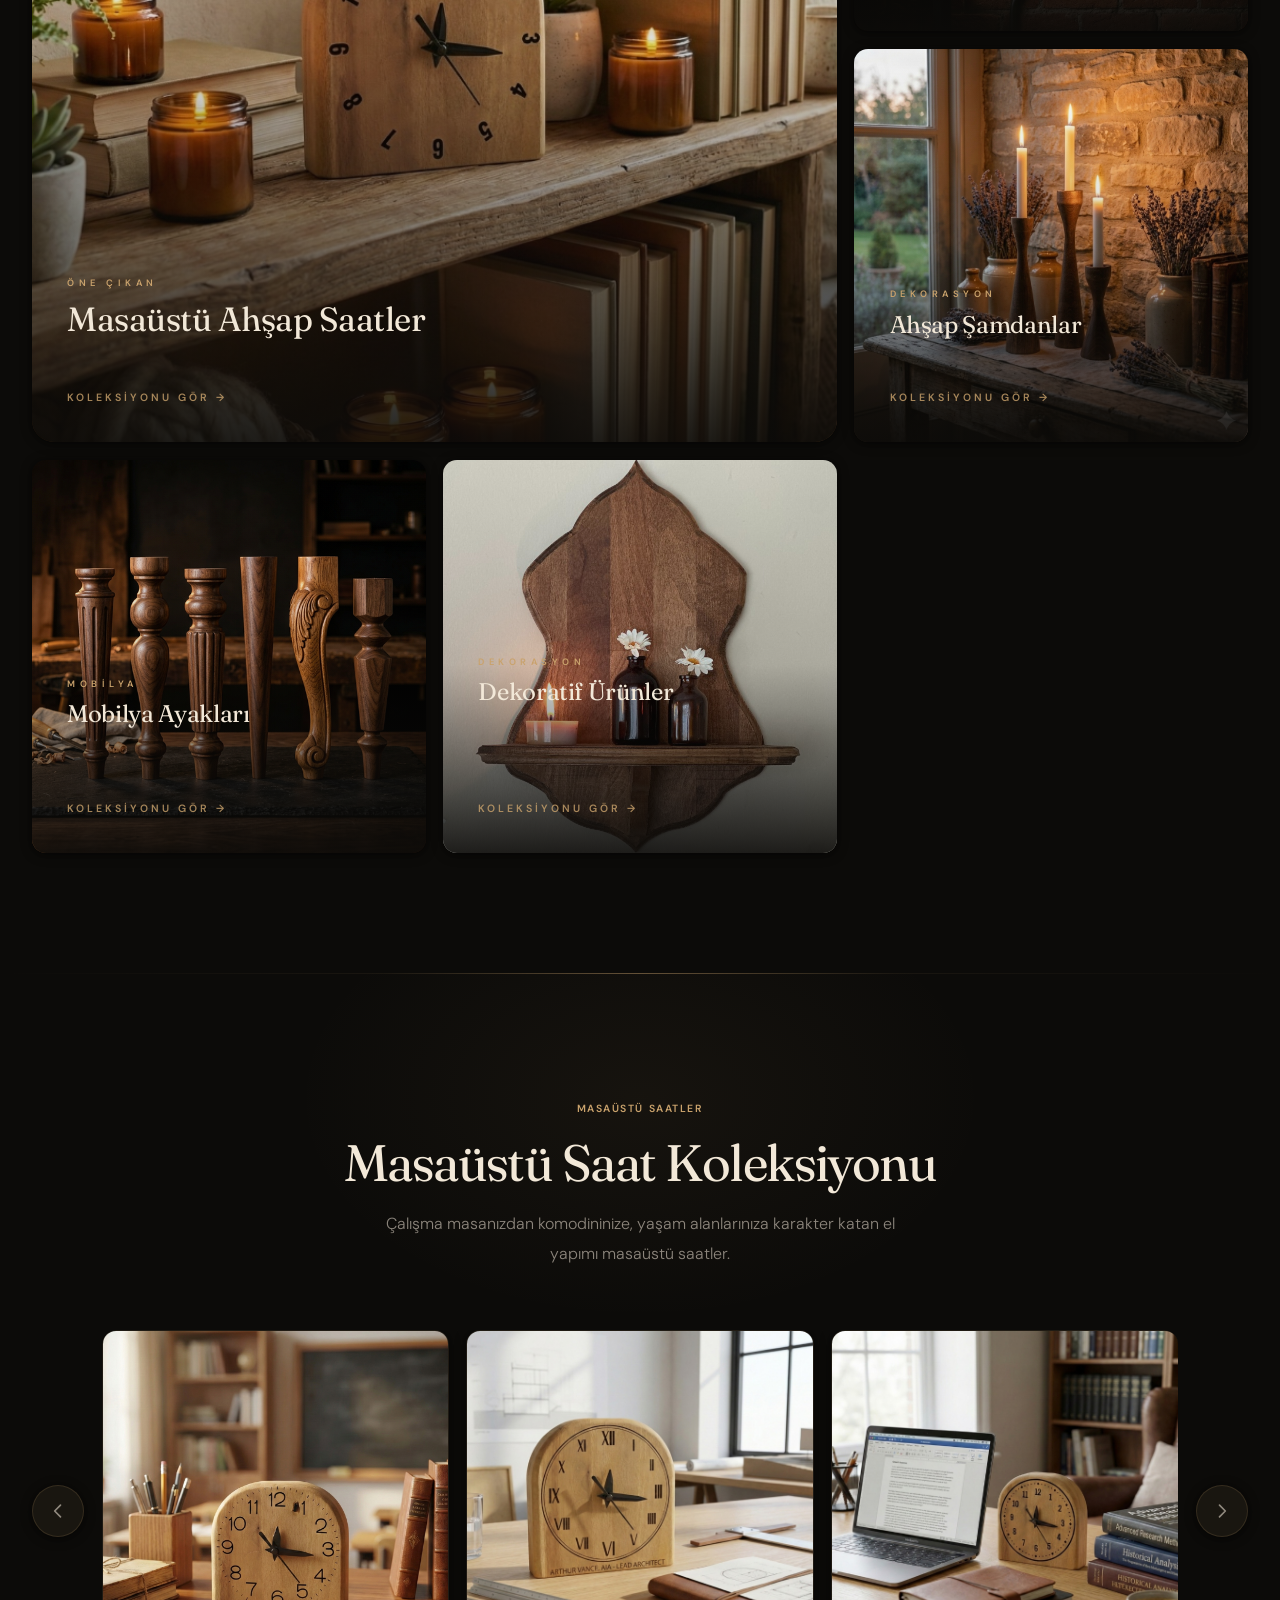
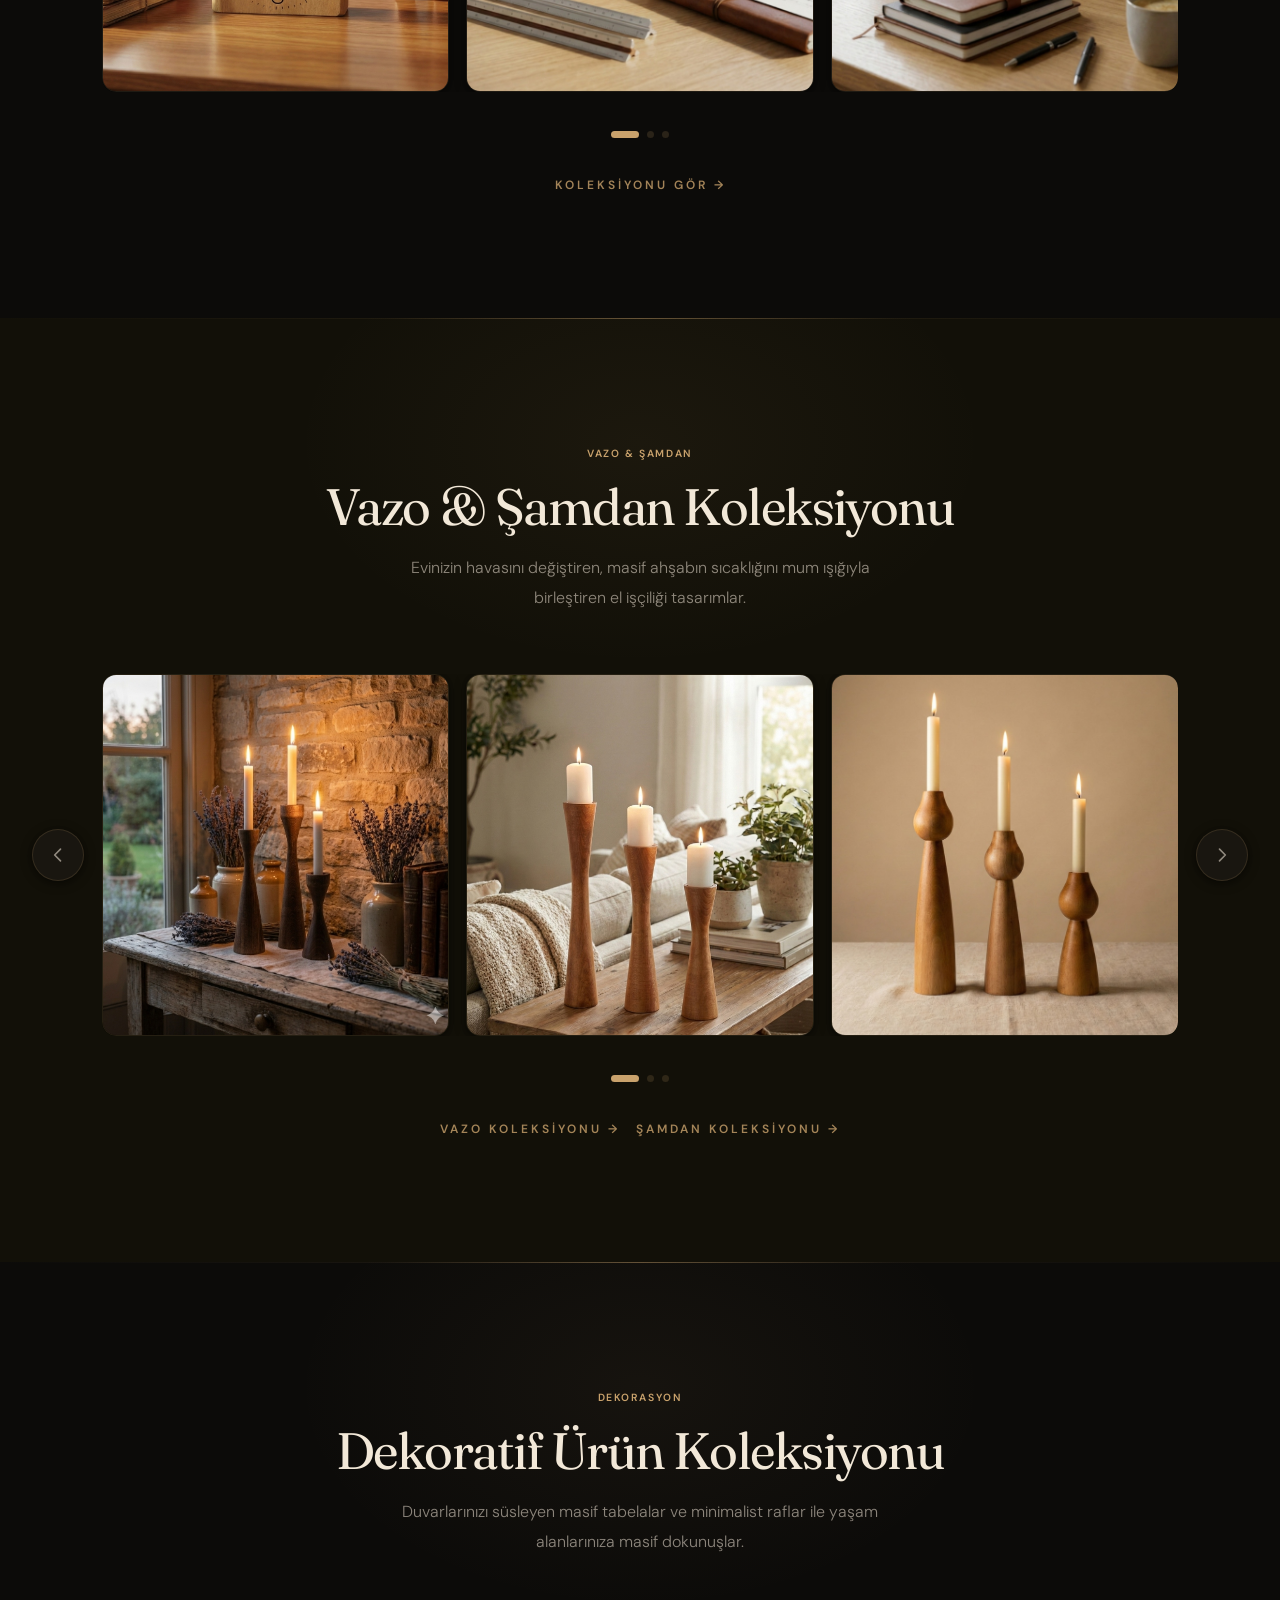
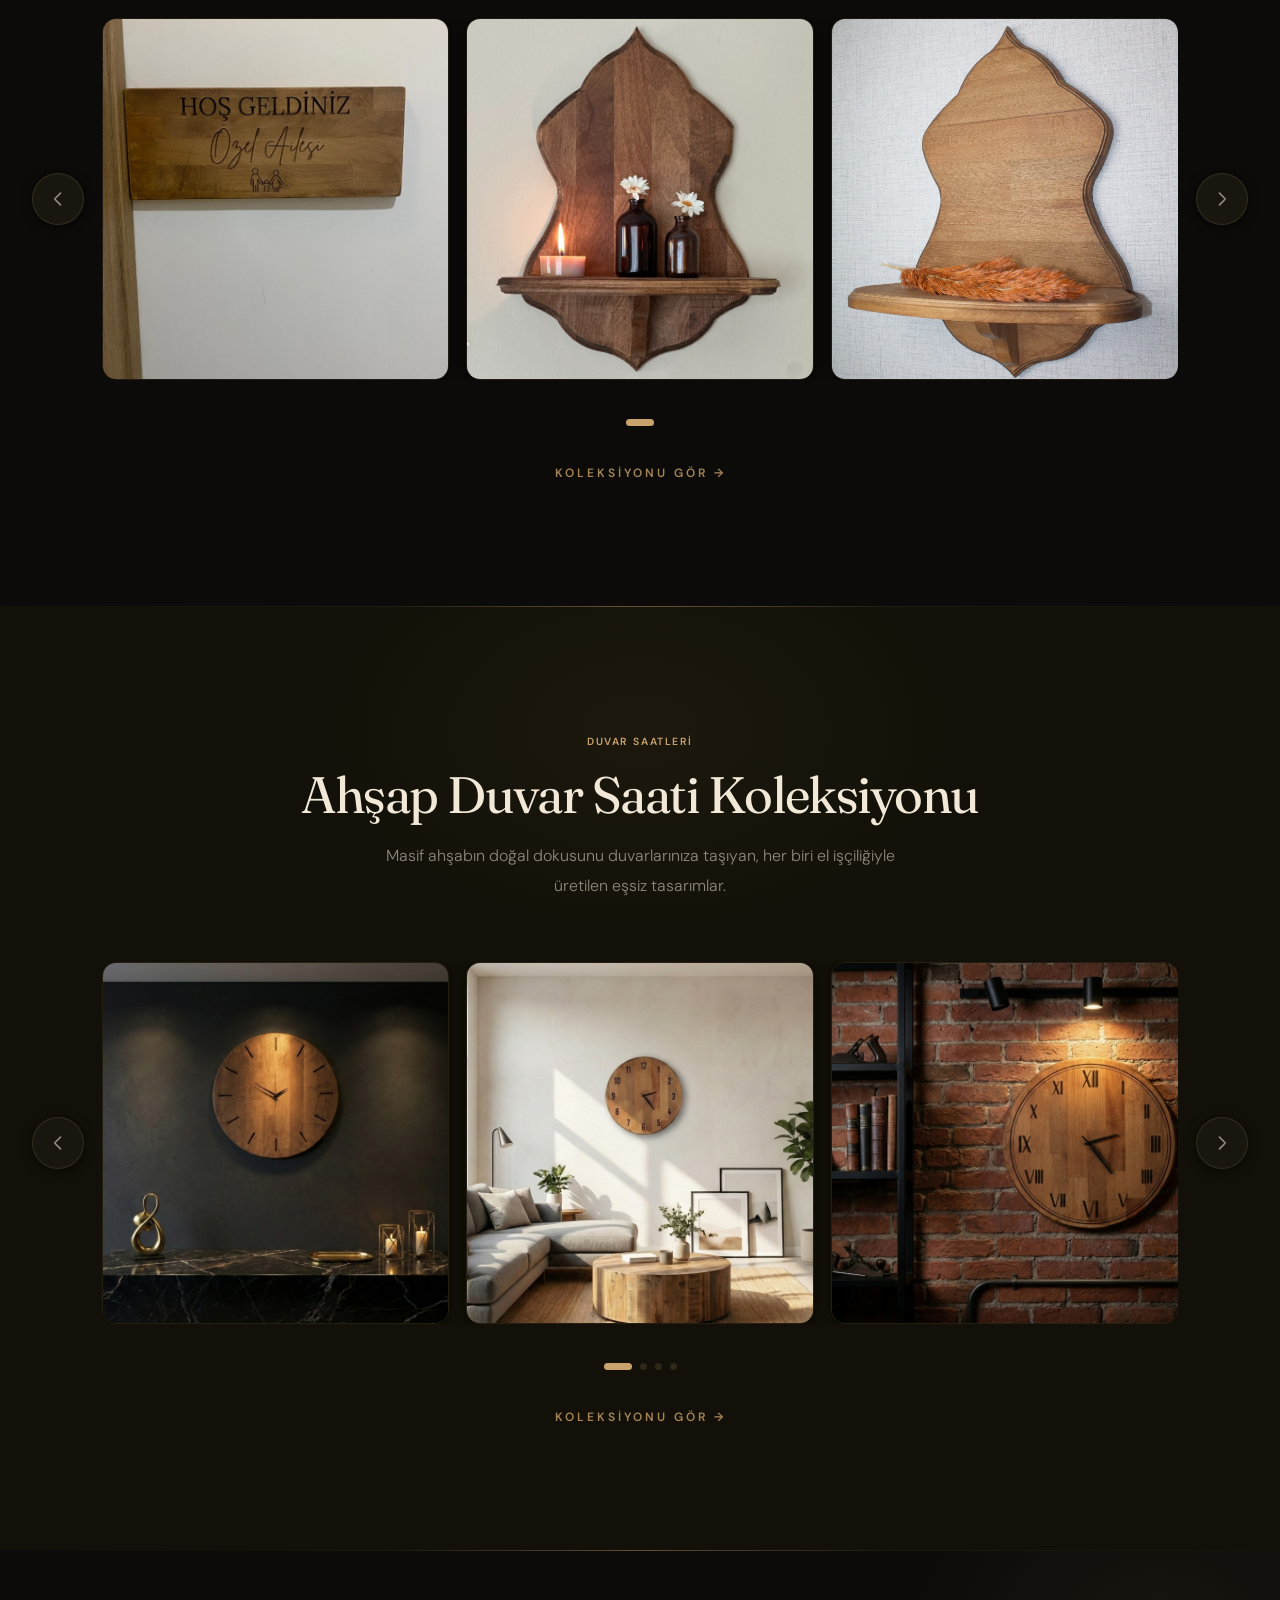
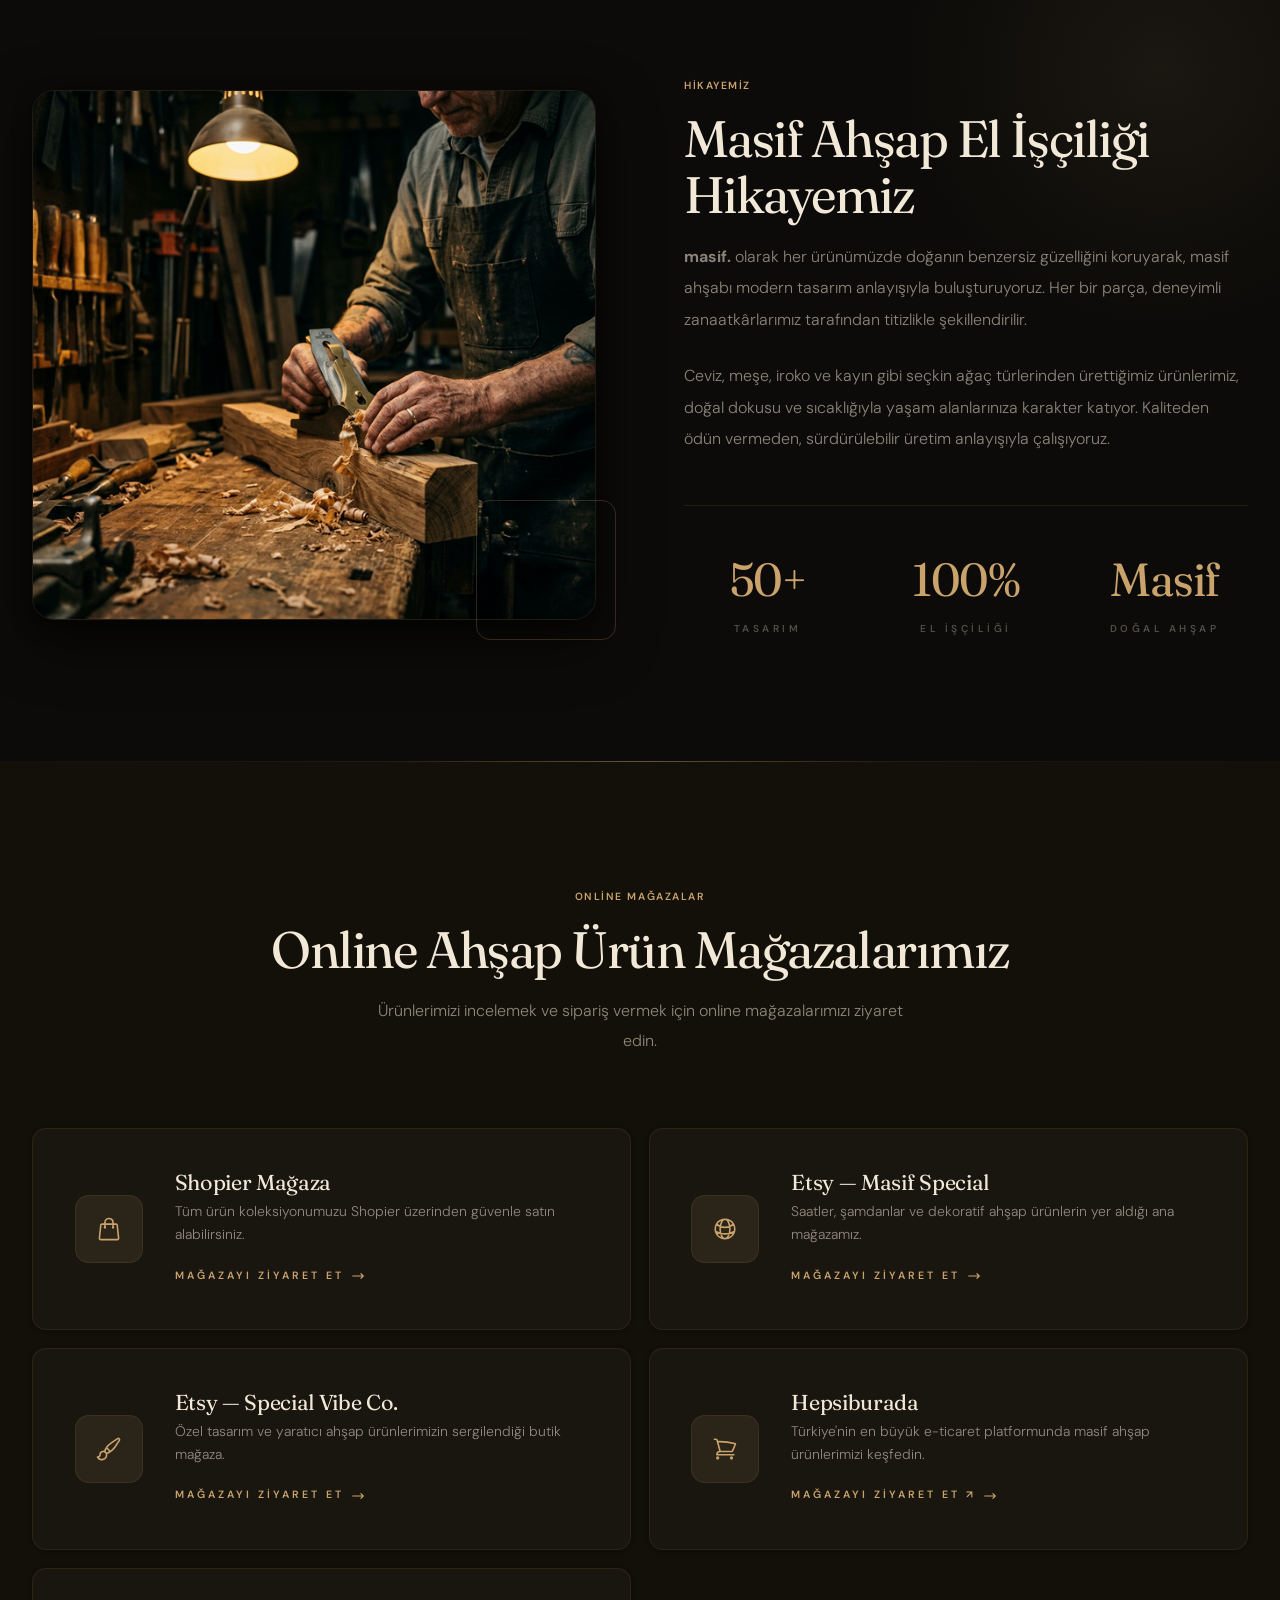
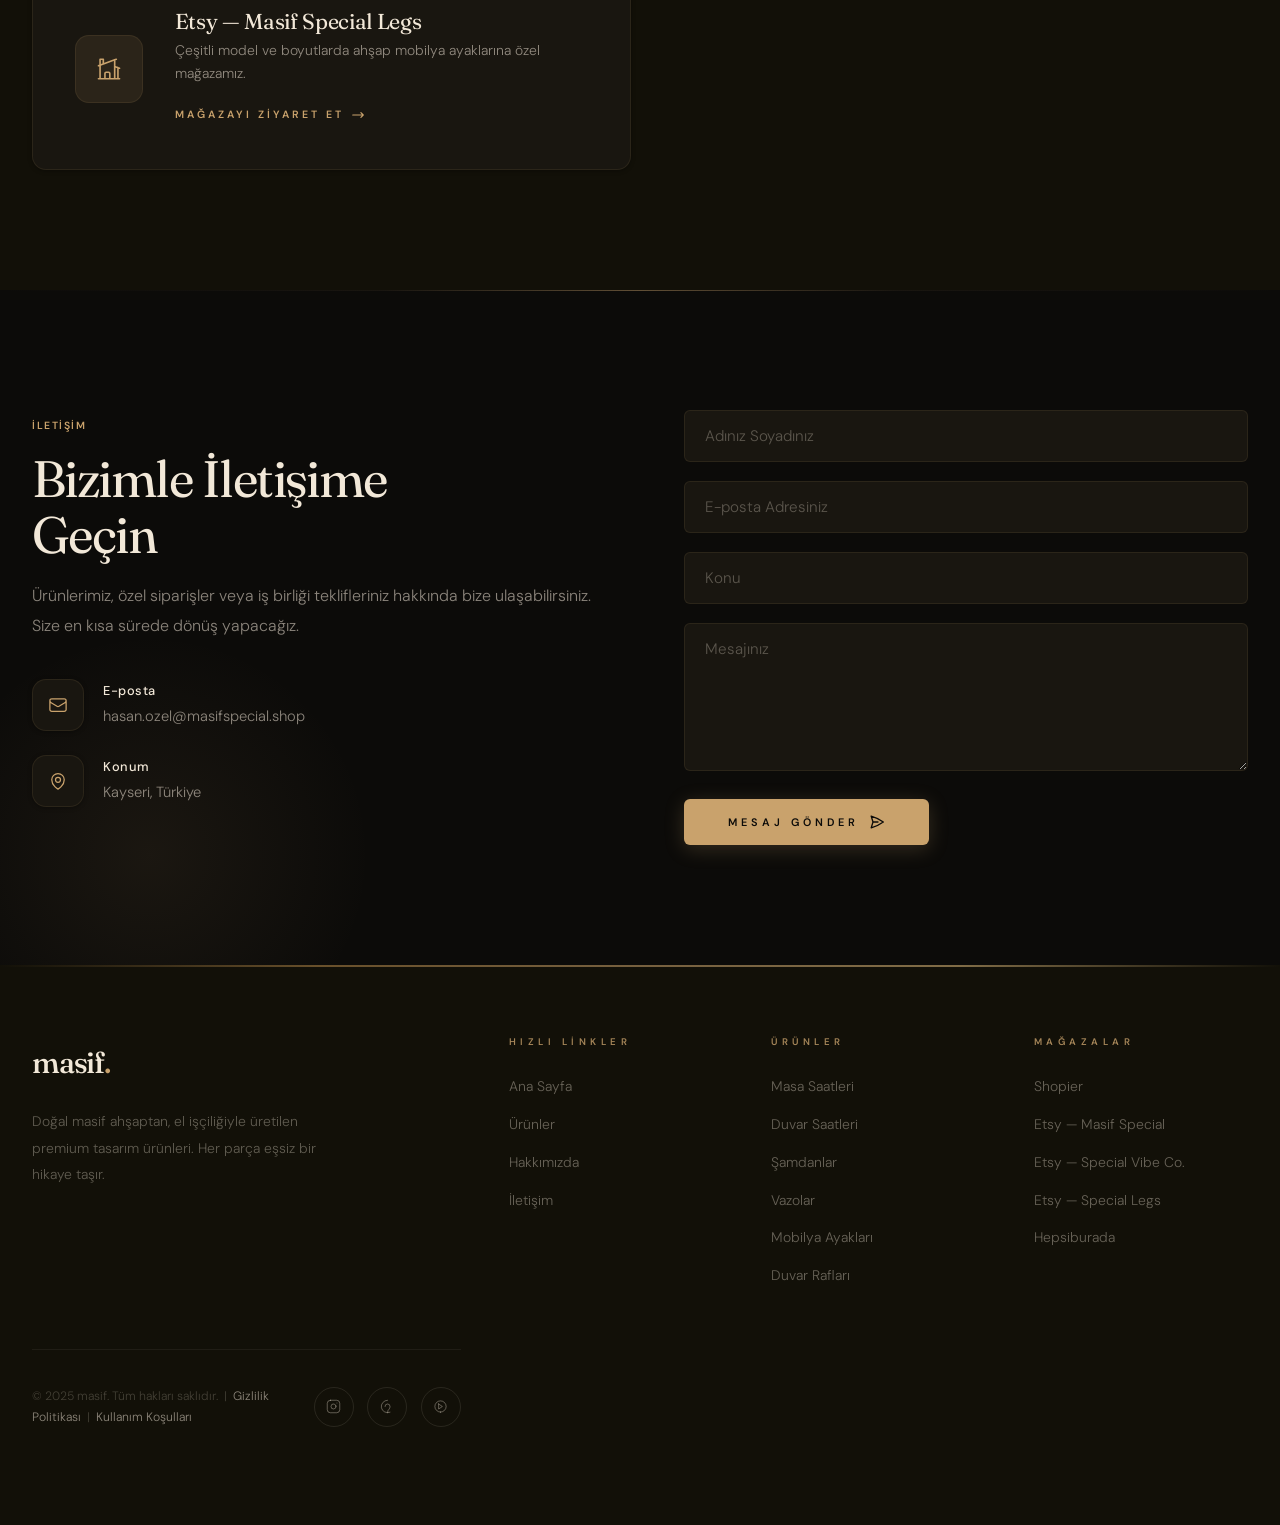
==== commit 82763e63: "Chatbot index.html'e entegre edildi (CSS + JS) Co-Authored-By: Claude Sonnet 4.6 <noreply@anthropic." ====
--- a/index.html
+++ b/index.html
@@ -35,6 +35,7 @@
 
     <!-- Styles -->
     <link rel="stylesheet" href="style.css" />
+    <link rel="stylesheet" href="chatbot.css" />
 
     <!-- Schema.org Organization -->
     <script type="application/ld+json">
@@ -141,9 +142,9 @@
 
         <div class="products-grid">
           <!-- Large Featured Card -->
-          <div
+          <a href="ahsap-masa-saati.html"
             class="product-card reveal reveal-delay-1"
-            data-lightbox="images/desk_clock_4.jpg"
+            style="text-decoration:none; color:inherit;"
           >
             <img
               src="images/desk_clock_4.jpg"
@@ -156,14 +157,14 @@
               <p class="product-desc">
                 Doğal masif ahşaptan el işçiliğiyle üretilen masaüstü saatler.
               </p>
-              <a href="ahsap-masa-saati.html" class="product-link">Koleksiyonu Gör &rarr;</a>
-            </div>
-          </div>
+              <span class="product-link">Koleksiyonu Gör &rarr;</span>
+            </div>
+          </a>
 
           <!-- Wall Clocks -->
-          <div
+          <a href="ahsap-duvar-saati.html"
             class="product-card reveal reveal-delay-2"
-            data-lightbox="images/wall_clock_3.jpg"
+            style="text-decoration:none; color:inherit;"
           >
             <img
               src="images/wall_clock_3.jpg"
@@ -176,14 +177,14 @@
               <p class="product-desc">
                 Yaşam alanlarınıza doğallık ve zarafet katan modeller.
               </p>
-              <a href="ahsap-duvar-saati.html" class="product-link">Koleksiyonu Gör &rarr;</a>
-            </div>
-          </div>
+              <span class="product-link">Koleksiyonu Gör &rarr;</span>
+            </div>
+          </a>
 
           <!-- Candleholders -->
-          <div
+          <a href="ahsap-samdanlar.html"
             class="product-card reveal reveal-delay-3"
-            data-lightbox="images/vase_1.jpg"
+            style="text-decoration:none; color:inherit;"
           >
             <img
               src="images/vase_1.jpg"
@@ -196,14 +197,14 @@
               <p class="product-desc">
                 El yapımı ahşap şamdan setleri ve vazolar.
               </p>
-              <a href="ahsap-samdanlar.html" class="product-link">Koleksiyonu Gör &rarr;</a>
-            </div>
-          </div>
+              <span class="product-link">Koleksiyonu Gör &rarr;</span>
+            </div>
+          </a>
 
           <!-- Furniture Legs -->
-          <div
+          <a href="ahsap-ayaklar.html"
             class="product-card reveal reveal-delay-4"
-            data-lightbox="images/category_legs.png"
+            style="text-decoration:none; color:inherit;"
           >
             <img
               src="images/category_legs.png"
@@ -217,14 +218,14 @@
                 Çeşitli tasarımlarda, özenle tornalanan masif ahşap mobilya
                 ayakları.
               </p>
-              <a href="ahsap-ayaklar.html" class="product-link">Koleksiyonu Gör &rarr;</a>
-            </div>
-          </div>
+              <span class="product-link">Koleksiyonu Gör &rarr;</span>
+            </div>
+          </a>
 
           <!-- Decorative -->
-          <div
+          <a href="ahsap-duvar-rafi.html"
             class="product-card reveal reveal-delay-5"
-            data-lightbox="images/deco_2.jpg"
+            style="text-decoration:none; color:inherit;"
           >
             <img
               src="images/deco_2.jpg"
@@ -237,9 +238,9 @@
               <p class="product-desc">
                 Yaşam alanlarınıza doğallık ve sıcaklık katan el yapımı dekoratif masif objeler, tabelalar ve raflar.
               </p>
-              <a href="ahsap-duvar-rafi.html" class="product-link">Koleksiyonu Gör &rarr;</a>
-            </div>
-          </div>
+              <span class="product-link">Koleksiyonu Gör &rarr;</span>
+            </div>
+          </a>
         </div>
       </div>
     </section>
@@ -1107,11 +1108,6 @@
 
     <script src="script.js"></script>
     <script src="i18n.js"></script>
-
-    <a href="https://wa.me/905067786885" class="whatsapp-float" target="_blank" rel="noopener noreferrer" aria-label="WhatsApp ile iletişime geçin">
-      <svg xmlns="http://www.w3.org/2000/svg" width="28" height="28" viewBox="0 0 24 24" fill="white">
-        <path d="M17.472 14.382c-.297-.149-1.758-.867-2.03-.967-.273-.099-.471-.148-.67.15-.197.297-.767.966-.94 1.164-.173.199-.347.223-.644.075-.297-.15-1.255-.463-2.39-1.475-.883-.788-1.48-1.761-1.653-2.059-.173-.297-.018-.458.13-.606.134-.133.298-.347.446-.52.149-.174.198-.298.298-.497.099-.198.05-.371-.025-.52-.075-.149-.669-1.612-.916-2.207-.242-.579-.487-.5-.669-.51-.173-.008-.371-.01-.57-.01-.198 0-.52.074-.792.372-.272.297-1.04 1.016-1.04 2.479 0 1.462 1.065 2.875 1.213 3.074.149.198 2.096 3.2 5.077 4.487.709.306 1.262.489 1.694.625.712.227 1.36.195 1.871.118.571-.085 1.758-.719 2.006-1.413.248-.694.248-1.289.173-1.413-.074-.124-.272-.198-.57-.347m-5.421 7.403h-.004a9.87 9.87 0 01-5.031-1.378l-.361-.214-3.741.982.998-3.648-.235-.374a9.86 9.86 0 01-1.51-5.26c.001-5.45 4.436-9.884 9.888-9.884 2.64 0 5.122 1.03 6.988 2.898a9.825 9.825 0 012.893 6.994c-.003 5.45-4.437 9.884-9.885 9.884m8.413-18.297A11.815 11.815 0 0012.05 0C5.495 0 .16 5.335.157 11.892c0 2.096.547 4.142 1.588 5.945L.057 24l6.305-1.654a11.882 11.882 0 005.683 1.448h.005c6.554 0 11.89-5.335 11.893-11.893a11.821 11.821 0 00-3.48-8.413z"/>
-      </svg>
-    </a>
+    <script src="chatbot.js"></script>
   </body>
 </html>
--- a/chatbot.css
+++ b/chatbot.css
@@ -0,0 +1,296 @@
+/* ================================================================
+   MASIF CHATBOT — PREMIUM DESIGN SYSTEM
+   Matches : Obsidian Black × Warm Cream × Amber Gold
+   ================================================================ */
+
+.ms-chatbot-container {
+  position: fixed;
+  bottom: 30px;
+  right: 30px;
+  z-index: 9999;
+  font-family: var(--font-body, 'DM Sans', sans-serif);
+}
+
+/* --- Floating Action Button --- */
+.ms-chatbot-toggle {
+  width: 60px;
+  height: 60px;
+  border-radius: 50%;
+  background: var(--accent, #c9a26c);
+  border: none;
+  cursor: pointer;
+  box-shadow: 0 10px 30px rgba(201, 162, 108, 0.3);
+  display: flex;
+  align-items: center;
+  justify-content: center;
+  transition: all 0.4s var(--ease-spring, cubic-bezier(0.34, 1.56, 0.64, 1));
+  position: relative;
+}
+
+.ms-chatbot-toggle:hover {
+  transform: scale(1.1) rotate(5deg);
+  box-shadow: 0 15px 40px rgba(201, 162, 108, 0.45);
+}
+
+.ms-chatbot-toggle svg {
+  width: 28px;
+  height: 28px;
+  color: var(--bg-primary, #0c0b09);
+  transition: transform 0.4s ease;
+}
+
+.ms-chatbot-toggle.active svg {
+  transform: rotate(90deg);
+}
+
+/* Pulse Animation */
+.ms-chatbot-toggle::after {
+  content: '';
+  position: absolute;
+  inset: 0;
+  border-radius: 50%;
+  background: var(--accent);
+  opacity: 0.4;
+  z-index: -1;
+  animation: ms-pulse 2.5s infinite;
+}
+
+@keyframes ms-pulse {
+  0% { transform: scale(1); opacity: 0.5; }
+  100% { transform: scale(1.6); opacity: 0; }
+}
+
+/* --- Chat Window --- */
+.ms-chat-window {
+  position: absolute;
+  bottom: 80px;
+  right: 0;
+  width: 380px;
+  height: 550px;
+  background: var(--glass, rgba(12, 11, 9, 0.95));
+  backdrop-filter: blur(25px) saturate(180%);
+  -webkit-backdrop-filter: blur(25px) saturate(180%);
+  border: 1px solid var(--glass-border, rgba(201, 162, 108, 0.14));
+  border-radius: var(--radius-lg, 14px);
+  box-shadow: var(--shadow-xl, 0 40px 80px rgba(0,0,0,0.72));
+  display: flex;
+  flex-direction: column;
+  overflow: hidden;
+  opacity: 0;
+  transform: translateY(20px) scale(0.95);
+  pointer-events: none;
+  transition: all 0.5s var(--ease, cubic-bezier(0.25, 0.46, 0.45, 0.94));
+  transform-origin: bottom right;
+}
+
+.ms-chat-window.active {
+  opacity: 1;
+  transform: translateY(0) scale(1);
+  pointer-events: all;
+}
+
+/* --- Chat Header --- */
+.ms-chat-header {
+  padding: 24px;
+  background: linear-gradient(to right, rgba(201, 162, 108, 0.1), transparent);
+  border-bottom: 1px solid var(--border-strong, rgba(201, 162, 108, 0.16));
+  display: flex;
+  align-items: center;
+  gap: 15px;
+}
+
+.ms-chat-header-avatar {
+  width: 40px;
+  height: 40px;
+  border-radius: 10px;
+  background: var(--bg-card, #191610);
+  border: 1px solid var(--accent);
+  display: flex;
+  align-items: center;
+  justify-content: center;
+  font-family: var(--font-display);
+  font-size: 1.2rem;
+  color: var(--accent);
+  font-weight: 500;
+}
+
+.ms-chat-header-info h4 {
+  margin: 0;
+  font-family: var(--font-display);
+  color: var(--text-primary, #f2e8d8);
+  font-size: 1.1rem;
+}
+
+.ms-chat-header-info p {
+  margin: 0;
+  font-size: 0.75rem;
+  color: var(--accent);
+  opacity: 0.8;
+  letter-spacing: 1px;
+  text-transform: uppercase;
+}
+
+/* --- Chat Body --- */
+.ms-chat-body {
+  flex: 1;
+  padding: 20px;
+  overflow-y: auto;
+  display: flex;
+  flex-direction: column;
+  gap: 16px;
+  scrollbar-width: thin;
+  scrollbar-color: var(--accent-mid) transparent;
+}
+
+.ms-chat-body::-webkit-scrollbar {
+  width: 4px;
+}
+
+.ms-chat-body::-webkit-scrollbar-thumb {
+  background: var(--accent-mid);
+  border-radius: 10px;
+}
+
+/* Messages */
+.ms-message {
+  max-width: 85%;
+  padding: 12px 16px;
+  border-radius: 12px;
+  font-size: 0.9rem;
+  line-height: 1.5;
+  animation: ms-fadeIn 0.4s ease forwards;
+}
+
+@keyframes ms-fadeIn {
+  from { opacity: 0; transform: translateY(10px); }
+  to { opacity: 1; transform: translateY(0); }
+}
+
+.ms-message.bot {
+  align-self: flex-start;
+  background: var(--bg-card, #191610);
+  color: var(--text-primary);
+  border-bottom-left-radius: 2px;
+  border: 1px solid rgba(242, 232, 216, 0.05);
+}
+
+.ms-message.user {
+  align-self: flex-end;
+  background: var(--accent);
+  color: var(--bg-primary);
+  border-bottom-right-radius: 2px;
+}
+
+/* Quick Replies */
+.ms-quick-replies {
+  display: flex;
+  flex-wrap: wrap;
+  gap: 8px;
+  margin-top: 5px;
+}
+
+.ms-quick-btn {
+  background: rgba(201, 162, 108, 0.08);
+  border: 1px solid rgba(201, 162, 108, 0.2);
+  color: var(--text-primary);
+  padding: 8px 14px;
+  border-radius: 999px;
+  font-size: 0.8rem;
+  cursor: pointer;
+  transition: all 0.3s ease;
+}
+
+.ms-quick-btn:hover {
+  background: var(--accent);
+  color: var(--bg-primary);
+  border-color: var(--accent);
+}
+
+/* --- Chat Footer --- */
+.ms-chat-footer {
+  padding: 20px;
+  border-top: 1px solid var(--border-strong);
+  display: flex;
+  gap: 10px;
+}
+
+.ms-chat-input {
+  flex: 1;
+  background: rgba(255, 255, 255, 0.03);
+  border: 1px solid var(--border-strong);
+  border-radius: 8px;
+  padding: 10px 15px;
+  color: var(--text-primary);
+  font-family: inherit;
+  font-size: 0.9rem;
+  outline: none;
+  transition: border-color 0.3s ease;
+}
+
+.ms-chat-input:focus {
+  border-color: var(--accent);
+}
+
+.ms-chat-send {
+  background: var(--accent);
+  color: var(--bg-primary);
+  border: none;
+  width: 40px;
+  height: 40px;
+  border-radius: 8px;
+  display: flex;
+  align-items: center;
+  justify-content: center;
+  cursor: pointer;
+  transition: transform 0.3s ease;
+}
+
+.ms-chat-send:hover {
+  transform: scale(1.05);
+}
+
+/* --- Typing Indicator --- */
+.ms-typing-indicator {
+  display: flex;
+  align-items: center;
+  gap: 5px;
+  padding: 12px 16px;
+  background: var(--bg-card, #191610);
+  border: 1px solid rgba(242, 232, 216, 0.05);
+  border-radius: 12px;
+  border-bottom-left-radius: 2px;
+  align-self: flex-start;
+  animation: ms-fadeIn 0.3s ease forwards;
+}
+
+.ms-typing-indicator span {
+  width: 7px;
+  height: 7px;
+  background: var(--accent, #c9a26c);
+  border-radius: 50%;
+  opacity: 0.4;
+  animation: ms-bounce 1.2s infinite ease-in-out;
+}
+
+.ms-typing-indicator span:nth-child(1) { animation-delay: 0s; }
+.ms-typing-indicator span:nth-child(2) { animation-delay: 0.2s; }
+.ms-typing-indicator span:nth-child(3) { animation-delay: 0.4s; }
+
+@keyframes ms-bounce {
+  0%, 80%, 100% { transform: scale(0.6); opacity: 0.3; }
+  40%           { transform: scale(1);   opacity: 1; }
+}
+
+/* Mobile Responsive */
+@media (max-width: 480px) {
+  .ms-chat-window {
+    width: calc(100vw - 40px);
+    height: calc(100vh - 120px);
+    bottom: 80px;
+    right: -10px;
+  }
+  .ms-chatbot-container {
+    bottom: 20px;
+    right: 20px;
+  }
+}
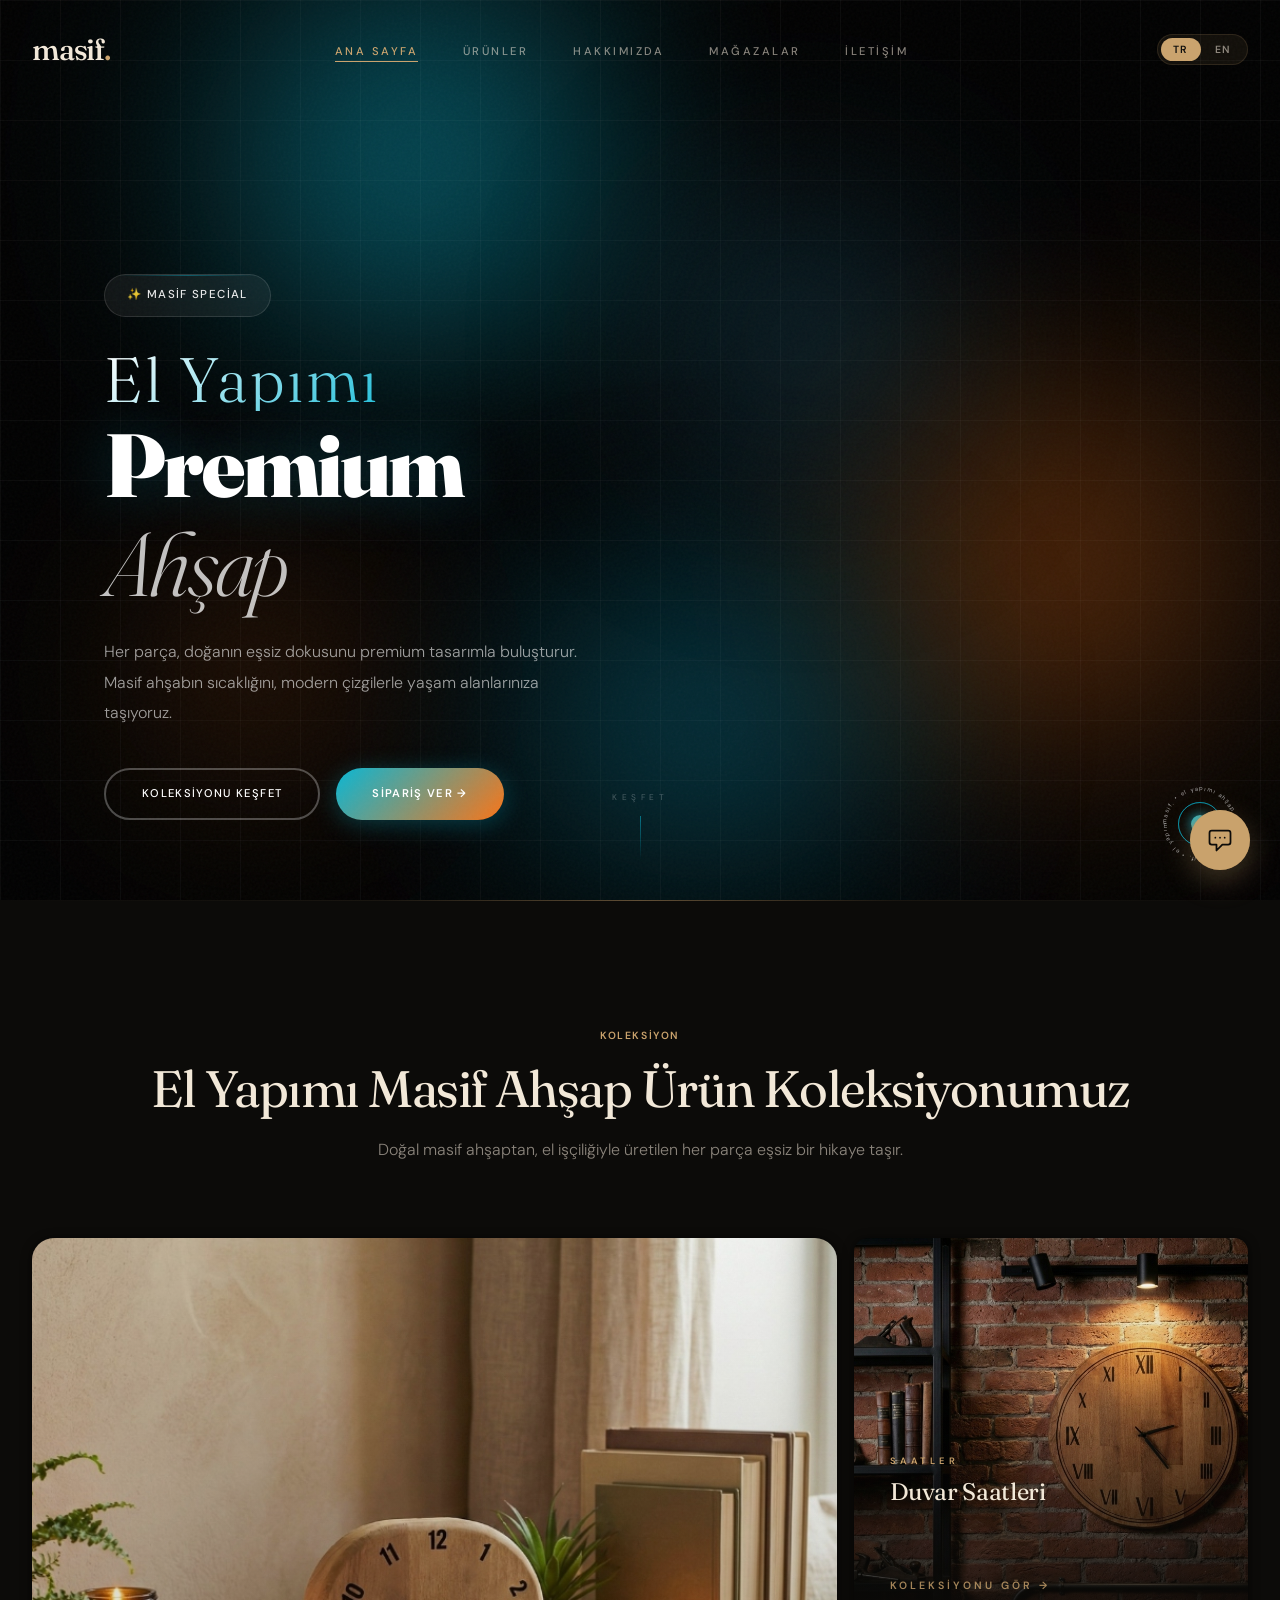
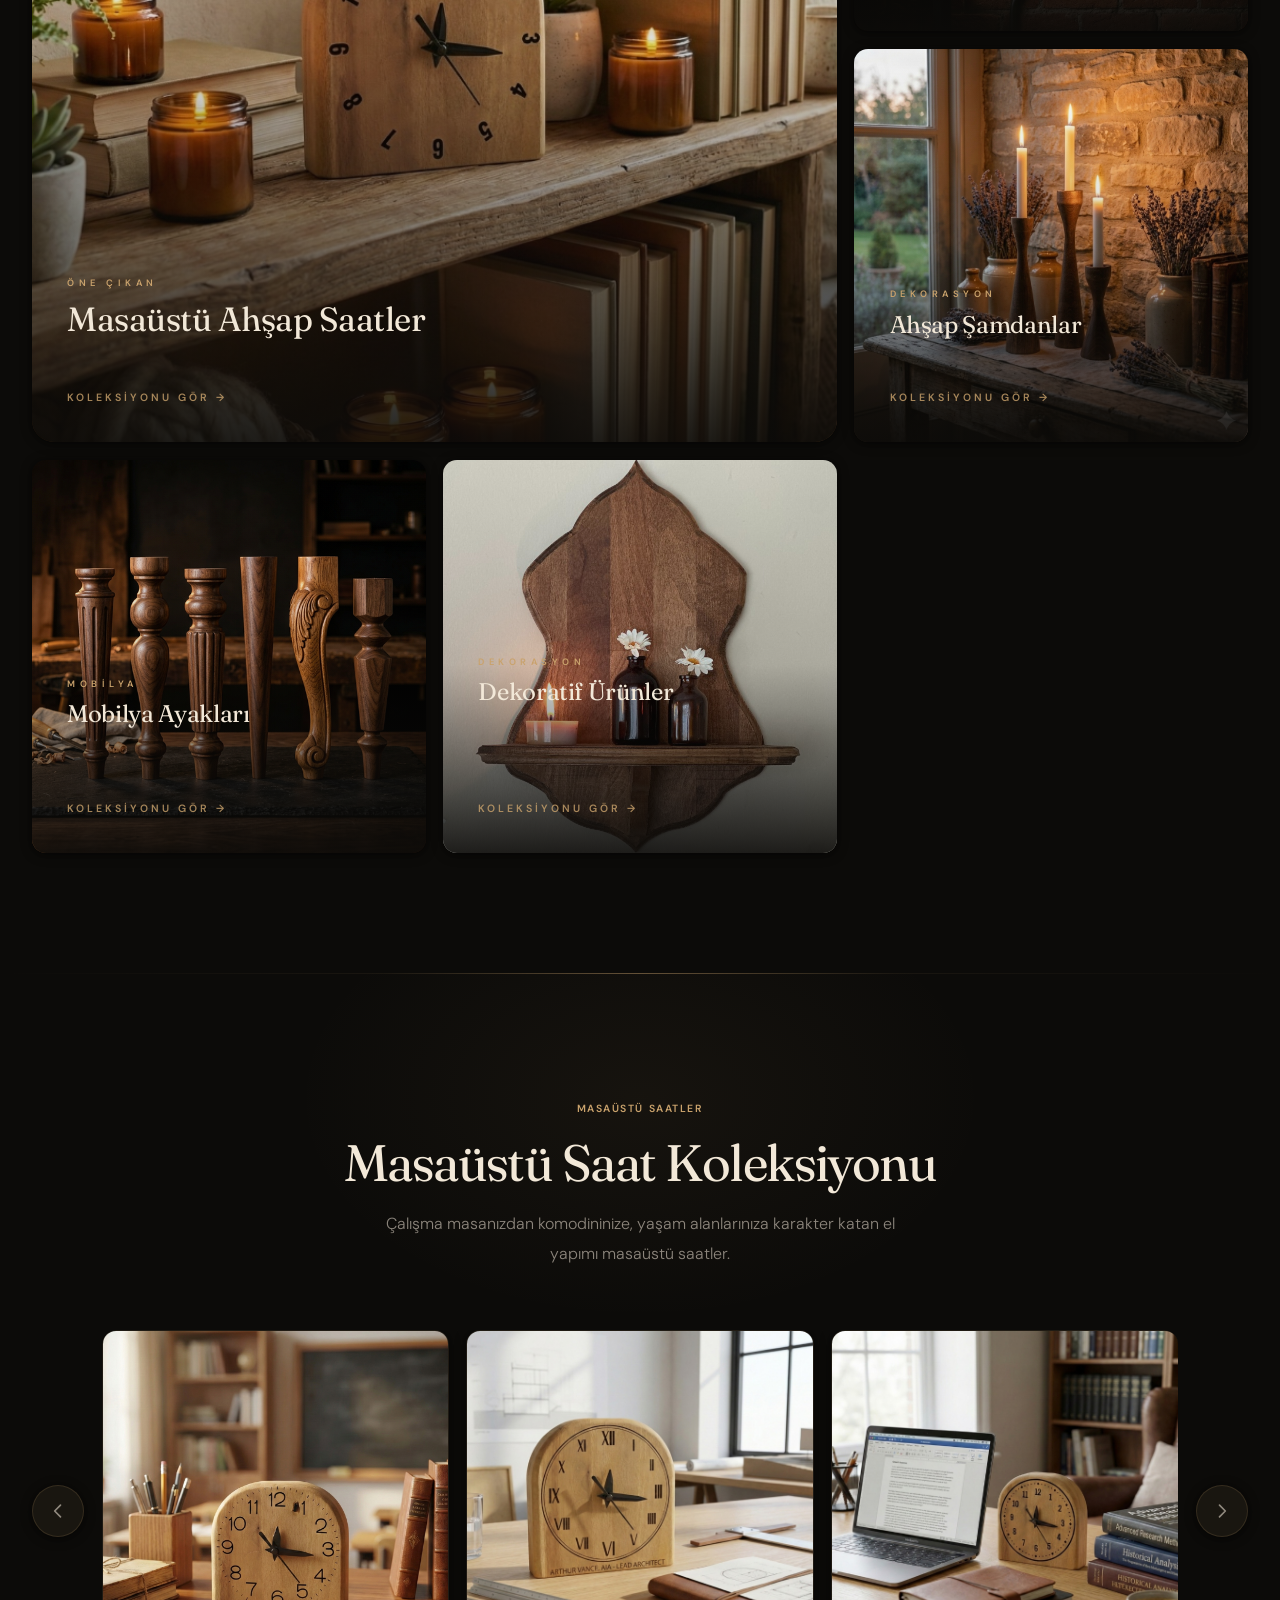
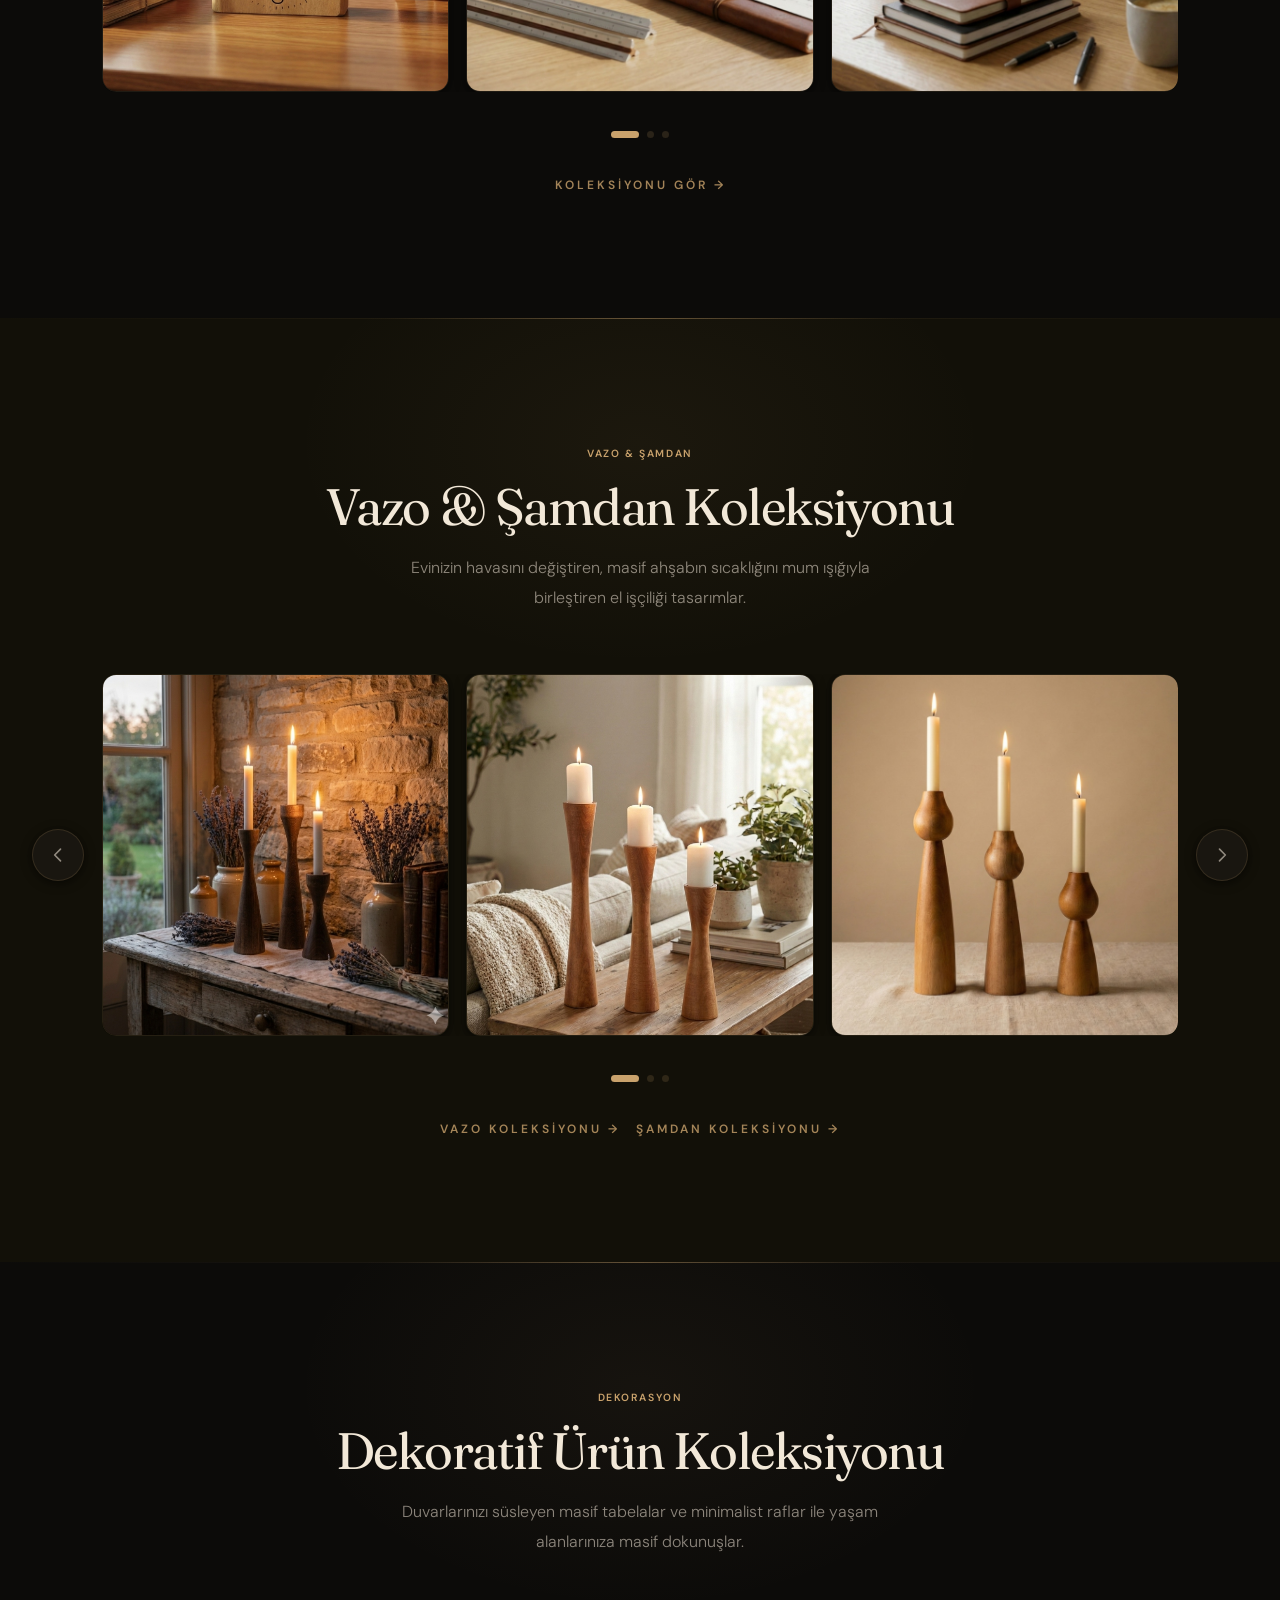
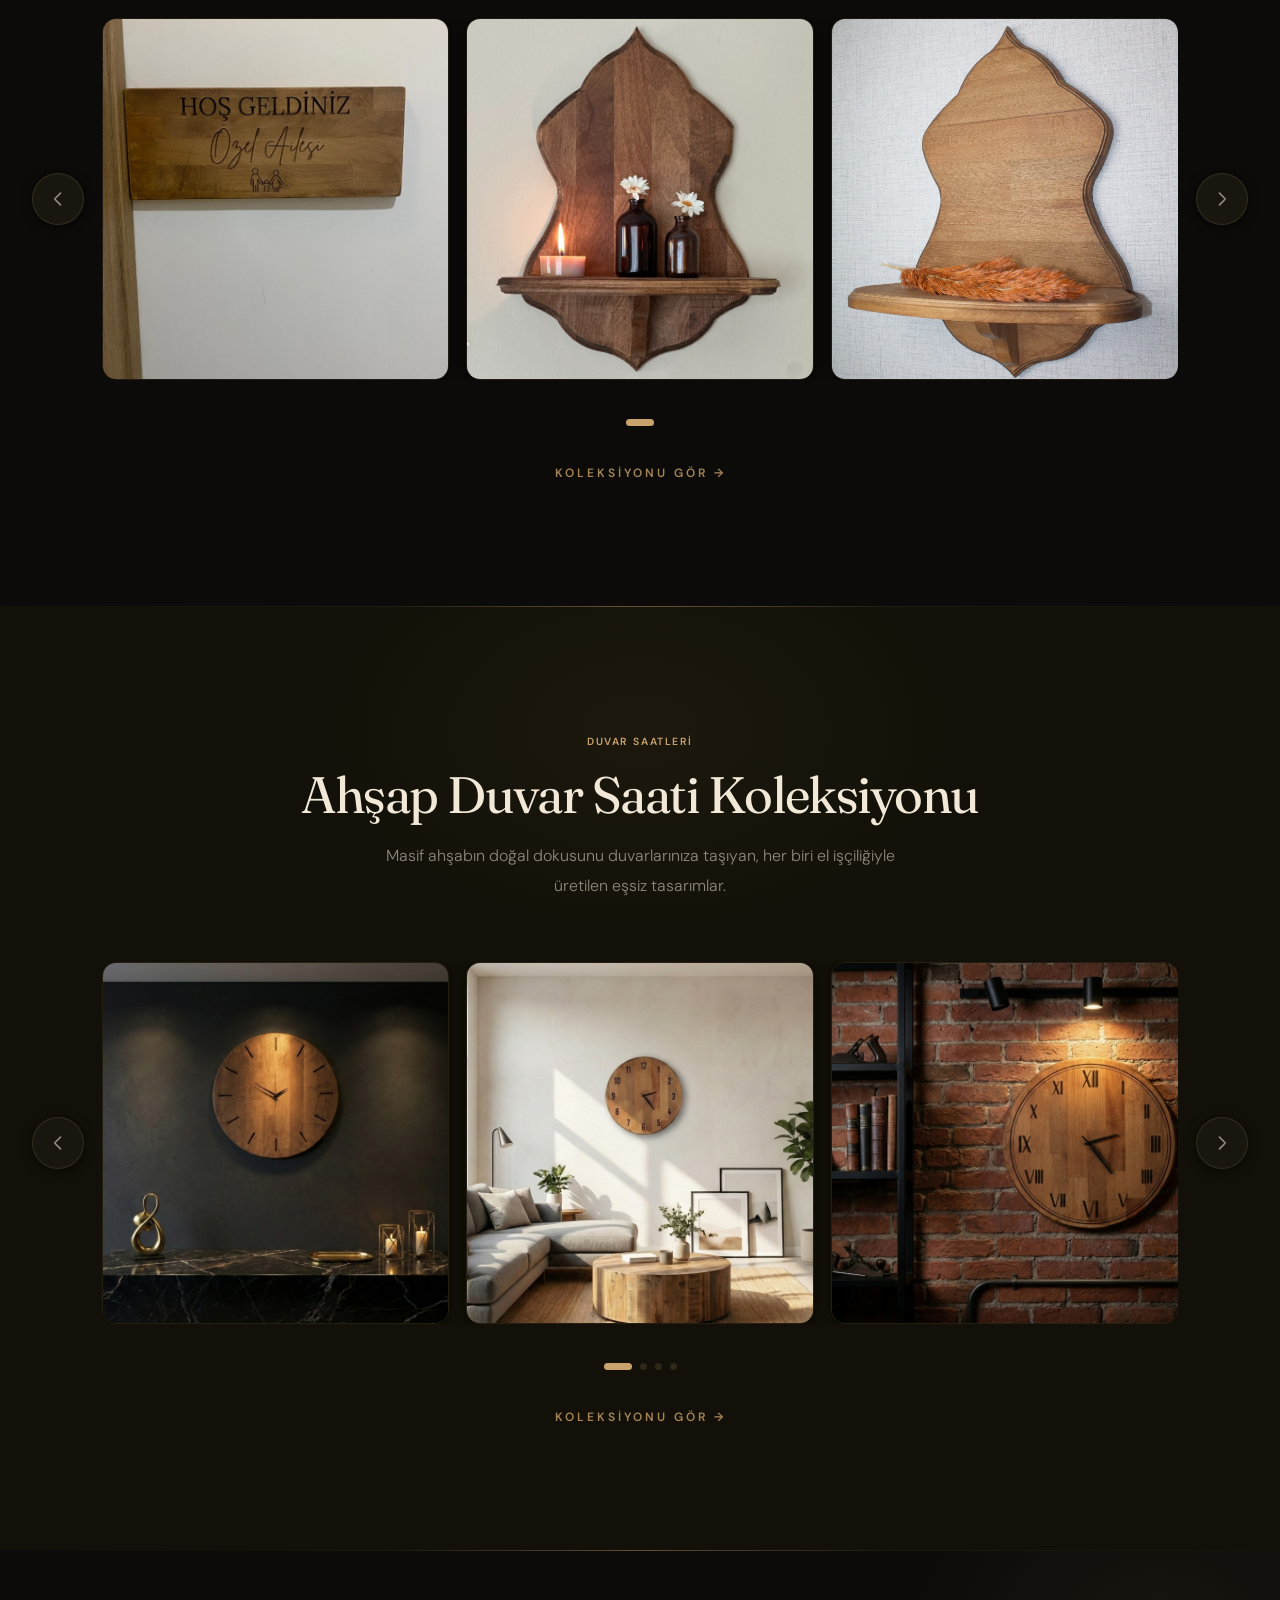
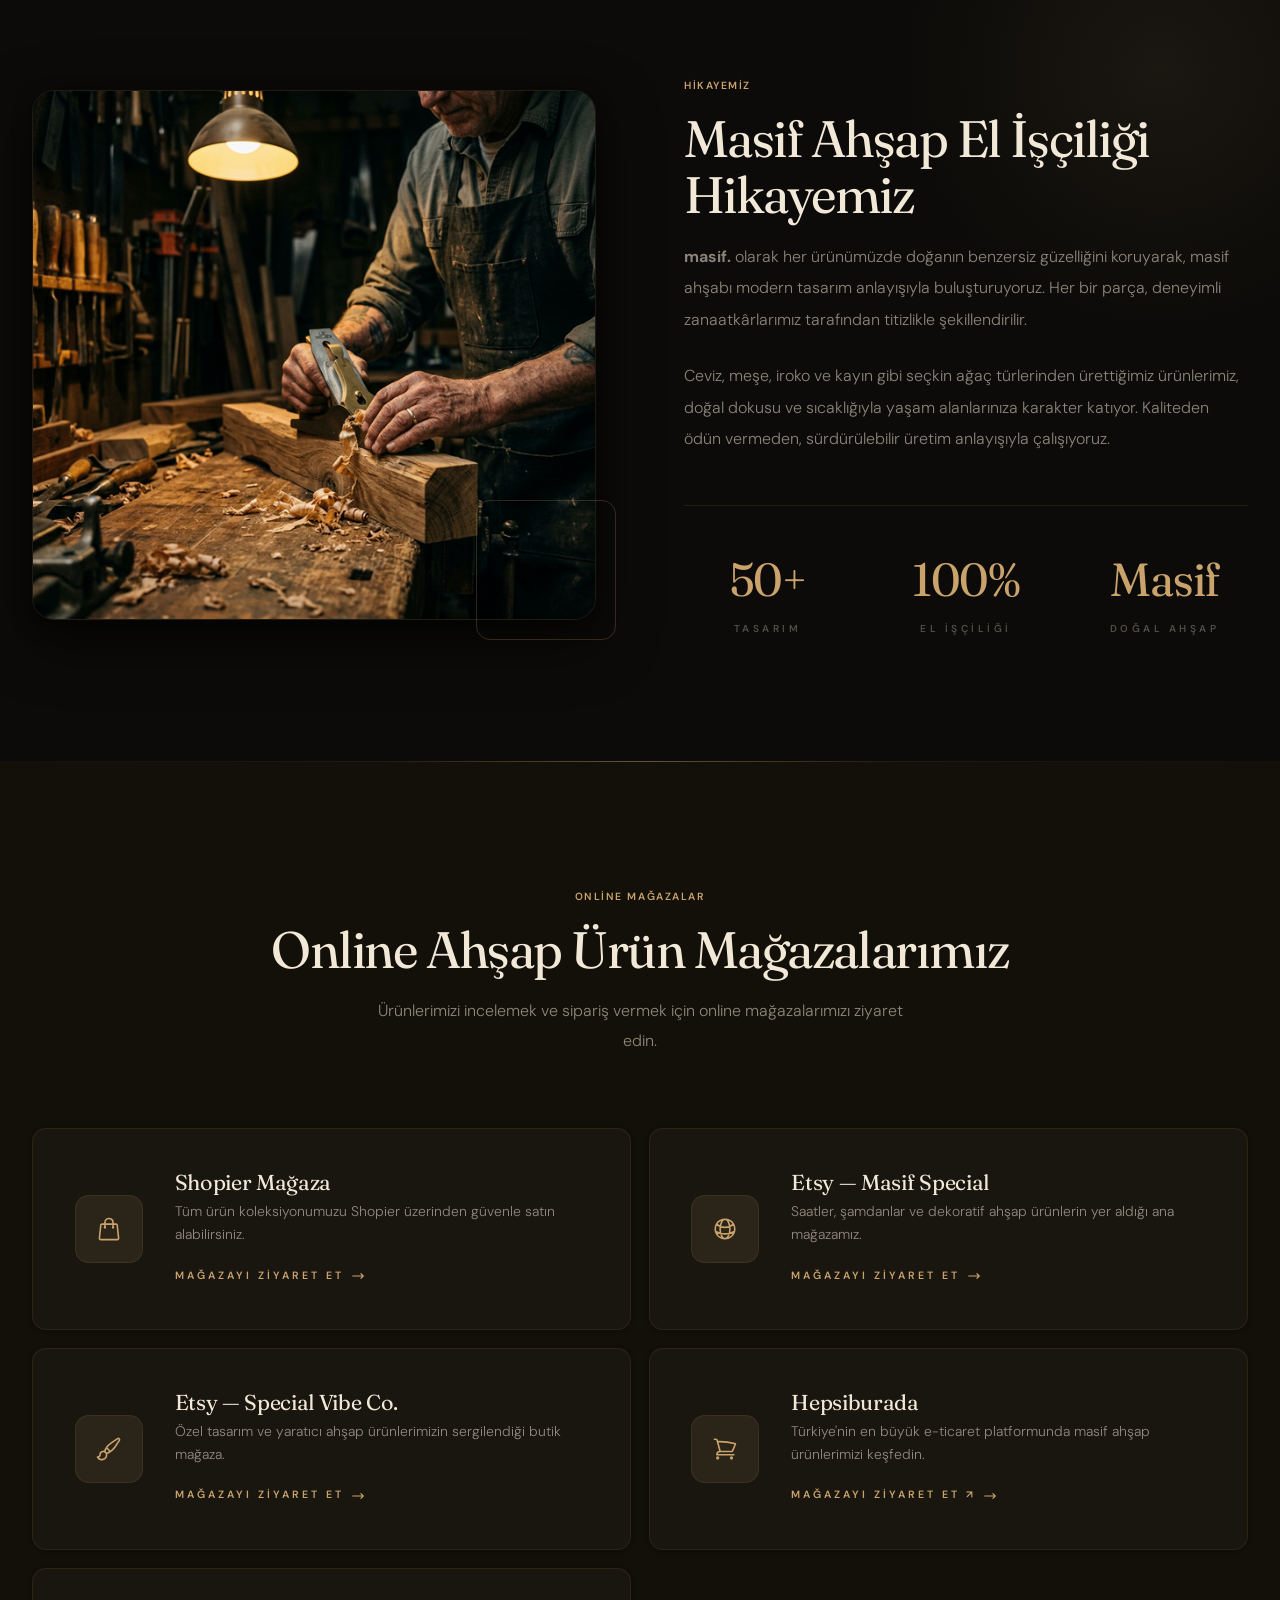
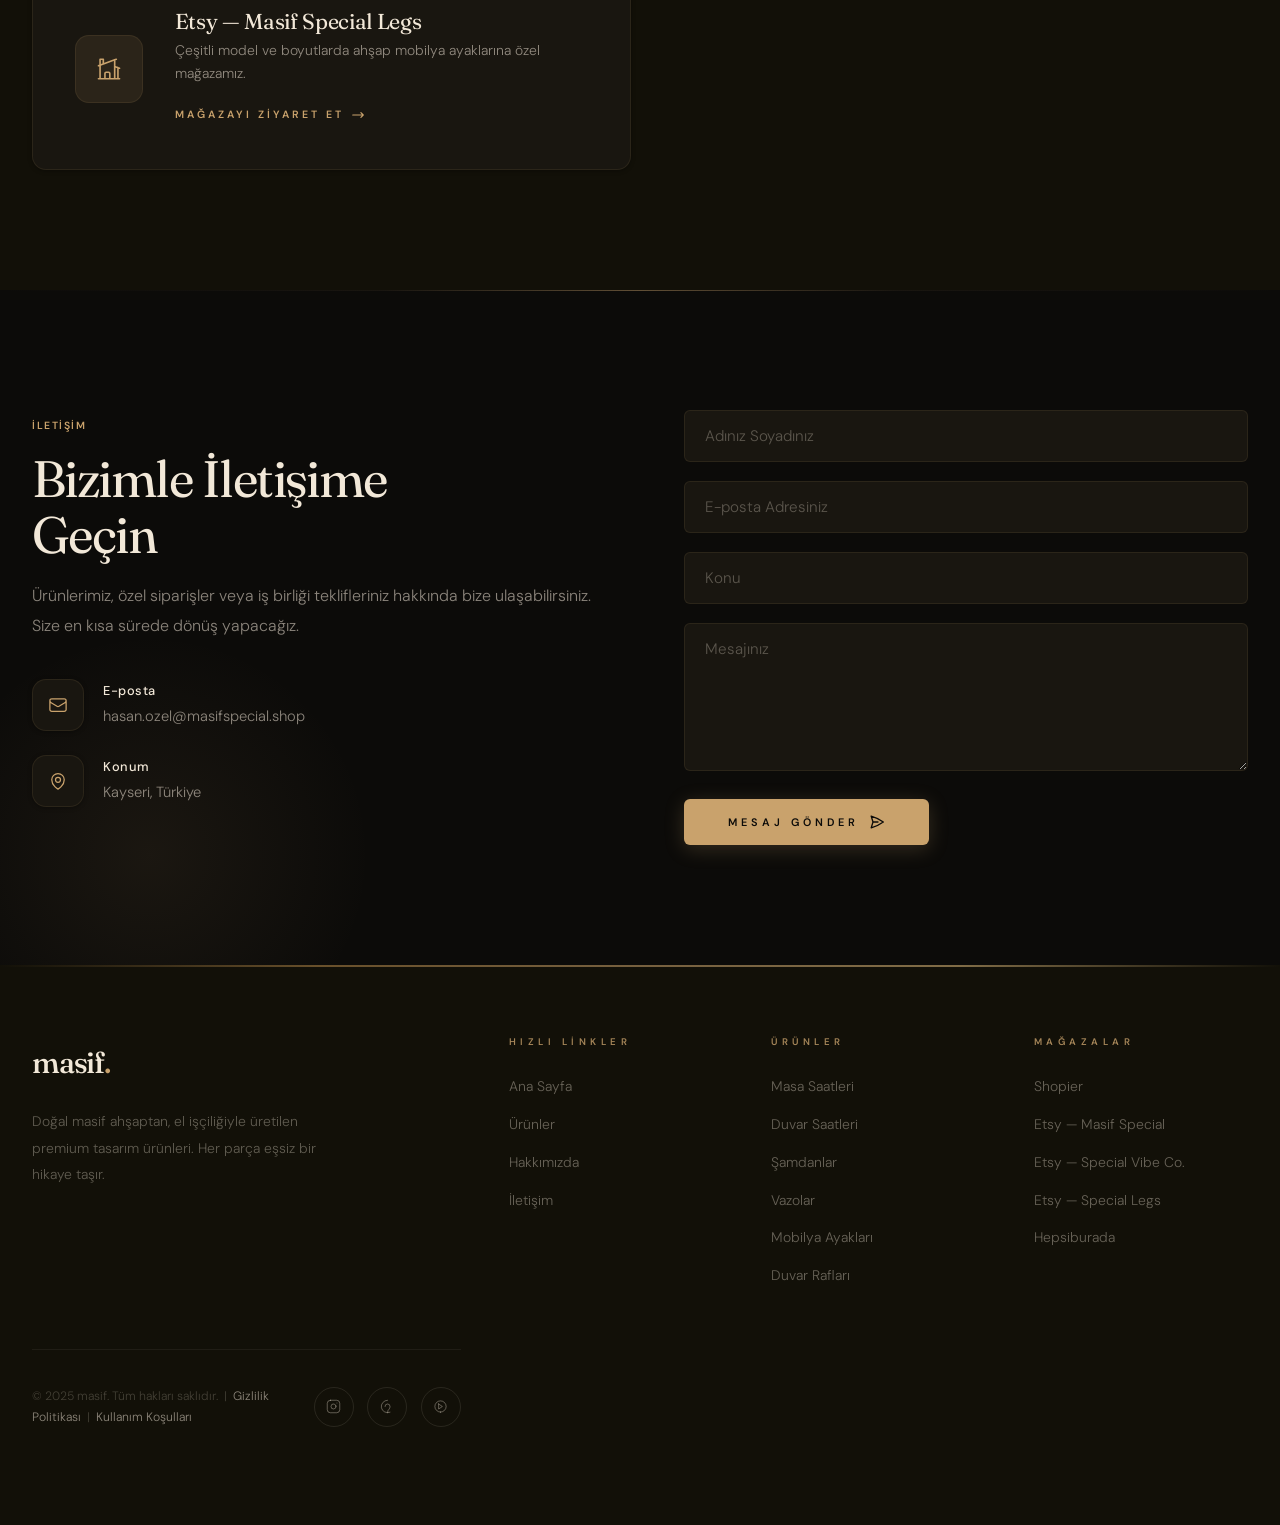
==== commit b0d2067f: "Hero section: Shader mesh gradient tasarımına dönüştürüldü Co-Authored-By: Claude Sonnet 4.6 <norepl" ====
--- a/index.html
+++ b/index.html
@@ -90,38 +90,61 @@
     </nav>
 
     <!-- ===== HERO ===== -->
-    <section class="hero" id="anasayfa">
-      <div class="hero-bg">
-        <img
-          src="images/wall_clock_1.jpg"
-          alt="masif. premium ahşap ürünler"
-          loading="eager"
-        />
-      </div>
+    <section class="hero hero-shader" id="anasayfa">
+      <!-- Animated mesh gradient background -->
+      <div class="mesh-bg">
+        <div class="mesh-blob mesh-blob-1"></div>
+        <div class="mesh-blob mesh-blob-2"></div>
+        <div class="mesh-blob mesh-blob-3"></div>
+        <div class="mesh-blob mesh-blob-4"></div>
+        <div class="mesh-blob mesh-blob-5"></div>
+        <div class="mesh-grid"></div>
+      </div>
+
+      <!-- Hero content — bottom left -->
       <div class="hero-content">
-        <div class="hero-badge" data-i18n="hero_badge">masif special</div>
-        <h1 data-i18n="hero_title">El Yapımı Premium<br />Masif Ahşap <em>Ürünler</em></h1>
+        <div class="hero-badge-glass">
+          <div class="hero-badge-top-line"></div>
+          <span data-i18n="hero_badge">✨ masif special</span>
+        </div>
+        <h1>
+          <span class="hero-line-gradient" data-i18n="hero_title_1">El Yapımı</span>
+          <span class="hero-line-bold">Premium</span>
+          <span class="hero-line-italic">Ahşap</span>
+        </h1>
         <p class="hero-description" data-i18n="hero_desc">
           Her parça, doğanın eşsiz dokusunu premium tasarımla buluşturur. Masif
           ahşabın sıcaklığını, modern çizgilerle yaşam alanlarınıza taşıyoruz.
         </p>
-        <a href="#urunler" class="hero-cta">
-          <span data-i18n="hero_cta">Koleksiyonu Keşfet</span>
-          <svg
-            xmlns="http://www.w3.org/2000/svg"
-            fill="none"
-            viewBox="0 0 24 24"
-            stroke="currentColor"
-            stroke-width="2"
-          >
-            <path
-              stroke-linecap="round"
-              stroke-linejoin="round"
-              d="M17 8l4 4m0 0l-4 4m4-4H3"
-            />
-          </svg>
-        </a>
-      </div>
+        <div class="hero-actions">
+          <a href="#urunler" class="hero-btn-outline">
+            <span data-i18n="hero_cta">Koleksiyonu Keşfet</span>
+          </a>
+          <a href="https://wa.me/905067786885" class="hero-btn-gradient" target="_blank" rel="noopener noreferrer">
+            Sipariş Ver →
+          </a>
+        </div>
+      </div>
+
+      <!-- Pulsing ring — bottom right -->
+      <div class="hero-pulse-wrap">
+        <div class="hero-pulse-ring">
+          <div class="hero-pulse-core"></div>
+          <div class="hero-pulse-wave"></div>
+          <div class="hero-pulse-wave hero-pulse-wave-2"></div>
+        </div>
+        <svg class="hero-pulse-text" viewBox="0 0 100 100">
+          <defs>
+            <path id="pulseCircle" d="M 50,50 m -38,0 a 38,38 0 1,1 76,0 a 38,38 0 1,1 -76,0" />
+          </defs>
+          <text fill="rgba(255,255,255,0.65)" font-size="6.5" font-family="DM Sans,sans-serif" letter-spacing="1.5">
+            <textPath href="#pulseCircle" startOffset="0%">
+              masif. • el yapımı ahşap • premium • masif. • el yapımı ahşap •
+            </textPath>
+          </text>
+        </svg>
+      </div>
+
       <div class="hero-scroll">
         <span data-i18n="hero_scroll">Keşfet</span>
         <div class="hero-scroll-line"></div>
--- a/style.css
+++ b/style.css
@@ -316,176 +316,330 @@
 /* ================================================================
    HERO
 ================================================================ */
+/* ── Hero Shader ─────────────────────────────────────────────── */
 .hero {
   position: relative;
   min-height: 100vh;
   display: flex;
-  align-items: center;
+  align-items: flex-end;
   overflow: hidden;
   padding: 0;
-}
-
-.hero-bg {
+  background: #000;
+}
+
+/* ── Mesh gradient background ── */
+.mesh-bg {
   position: absolute;
   inset: 0;
   z-index: 0;
-}
-.hero-bg img {
-  width: 100%; height: 100%;
-  object-fit: cover;
-  filter: brightness(.70) saturate(1);
-}
-
-/* Cinematic overlay: deep dark + amber warmth radiating from left */
-.hero-bg::after {
-  content: '';
+  background: #000;
+  overflow: hidden;
+}
+.mesh-blob {
+  position: absolute;
+  border-radius: 50%;
+  filter: blur(90px);
+  will-change: transform;
+}
+.mesh-blob-1 {
+  width: 55%; height: 55%;
+  top: -10%; left: 5%;
+  background: radial-gradient(circle, #06b6d4 0%, transparent 68%);
+  opacity: .55;
+  animation: meshFloat1 11s ease-in-out infinite;
+}
+.mesh-blob-2 {
+  width: 45%; height: 65%;
+  top: 30%; right: -5%;
+  background: radial-gradient(circle, #f97316 0%, transparent 68%);
+  opacity: .40;
+  animation: meshFloat2 14s ease-in-out infinite;
+}
+.mesh-blob-3 {
+  width: 60%; height: 40%;
+  bottom: 0; left: 25%;
+  background: radial-gradient(circle, #0891b2 0%, transparent 68%);
+  opacity: .45;
+  animation: meshFloat3 9s ease-in-out infinite;
+}
+.mesh-blob-4 {
+  width: 35%; height: 45%;
+  top: 15%; right: 20%;
+  background: radial-gradient(circle, #164e63 0%, transparent 68%);
+  opacity: .60;
+  animation: meshFloat4 13s ease-in-out infinite;
+}
+.mesh-blob-5 {
+  width: 30%; height: 30%;
+  bottom: 10%; left: 5%;
+  background: radial-gradient(circle, #f97316 0%, transparent 68%);
+  opacity: .25;
+  animation: meshFloat1 16s ease-in-out infinite reverse;
+}
+.mesh-grid {
   position: absolute;
   inset: 0;
-  background:
-    radial-gradient(ellipse 70% 70% at 10% 60%, rgba(201,162,108,.18) 0%, transparent 60%),
-    radial-gradient(ellipse 50% 50% at 90% 10%, rgba(201,162,108,.06) 0%, transparent 55%),
-    linear-gradient(125deg,
-      rgba(12,11,9,.96) 0%,
-      rgba(12,11,9,.58) 42%,
-      rgba(12,11,9,.82) 100%
-    );
-}
-
-/* Extra grain on hero */
-.hero::after {
+  background-image:
+    linear-gradient(rgba(255,255,255,.03) 1px, transparent 1px),
+    linear-gradient(90deg, rgba(255,255,255,.03) 1px, transparent 1px);
+  background-size: 60px 60px;
+  animation: gridShift 20s linear infinite;
+}
+
+/* ── Grain overlay ── */
+.hero-shader::after {
   content: '';
   position: absolute;
   inset: 0;
   background-image: url("data:image/svg+xml,%3Csvg viewBox='0 0 512 512' xmlns='http://www.w3.org/2000/svg'%3E%3Cfilter id='n'%3E%3CfeTurbulence type='fractalNoise' baseFrequency='.78' numOctaves='4' stitchTiles='stitch'/%3E%3C/filter%3E%3Crect width='100%25' height='100%25' filter='url(%23n)'/%3E%3C/svg%3E");
-  opacity: .055;
+  opacity: .04;
   pointer-events: none;
   z-index: 1;
   mix-blend-mode: overlay;
 }
 
+/* ── Hero content ── */
 .hero-content {
   position: relative;
   z-index: 2;
-  max-width: 720px;
-  padding: 0 2rem;
-  margin-left: 9%;
-}
-
-.hero-badge {
+  max-width: 680px;
+  padding: 0 2.5rem 5rem;
+  margin-left: 5%;
+}
+
+/* Glass badge */
+.hero-badge-glass {
+  position: relative;
   display: inline-flex;
   align-items: center;
-  gap: 16px;
-  font-family: var(--font-body);
-  font-size: .62rem;
-  font-weight: 600;
-  letter-spacing: 6px;
+  padding: 10px 22px;
+  border-radius: 999px;
+  background: rgba(255,255,255,.06);
+  border: 1px solid rgba(255,255,255,.12);
+  backdrop-filter: blur(12px);
+  margin-bottom: 2rem;
+  opacity: 0;
+  transform: translateY(20px);
+  animation: heroUp 1s .2s forwards;
+}
+.hero-badge-top-line {
+  position: absolute;
+  top: 0; left: 8%; right: 8%;
+  height: 1px;
+  background: linear-gradient(90deg, transparent, rgba(6,182,212,.4), transparent);
+  border-radius: 999px;
+}
+.hero-badge-glass span {
+  font-family: var(--font-body);
+  font-size: .72rem;
+  font-weight: 500;
+  letter-spacing: .12em;
   text-transform: uppercase;
-  color: var(--accent);
-  margin-bottom: 2.2rem;
-  opacity: 0;
-  transform: translateY(18px);
-  animation: heroUp 1.3s .2s forwards;
-}
-.hero-badge::before {
-  content: '';
-  width: 44px; height: 1px;
-  background: var(--accent);
-  opacity: .75;
-}
-
+  color: rgba(255,255,255,.9);
+}
+
+/* Title */
 .hero h1 {
   font-family: var(--font-display);
-  font-size: clamp(3rem, 6.5vw, 5.8rem);
-  font-weight: 400;
-  line-height: 1.06;
+  font-size: clamp(3rem, 7vw, 6.5rem);
+  line-height: 1.0;
   letter-spacing: -.03em;
-  color: var(--text-primary);
   margin-bottom: 1.8rem;
   opacity: 0;
   transform: translateY(32px);
-  animation: heroUp 1.3s .45s forwards;
-}
-.hero h1 em {
+  animation: heroUp 1.2s .4s forwards;
+  display: flex;
+  flex-direction: column;
+  gap: .1em;
+}
+.hero-line-gradient {
+  font-weight: 300;
+  letter-spacing: .04em;
+  background: linear-gradient(135deg, #fff 0%, #06b6d4 35%, #f97316 70%, #fff 100%);
+  background-size: 200% 200%;
+  -webkit-background-clip: text;
+  -webkit-text-fill-color: transparent;
+  background-clip: text;
+  animation: gradientShift 8s linear infinite;
+  font-size: .7em;
+}
+.hero-line-bold {
+  font-weight: 900;
+  color: #fff;
+  text-shadow: 0 0 60px rgba(6,182,212,.3);
+}
+.hero-line-italic {
+  font-weight: 300;
   font-style: italic;
-  color: var(--accent);
+  color: rgba(255,255,255,.75);
+}
+
+/* Description */
+.hero-description {
+  font-family: var(--font-body);
+  font-size: 1rem;
   font-weight: 300;
-}
-
-.hero-description {
-  font-family: var(--font-body);
-  font-size: 1.05rem;
-  font-weight: 300;
-  color: rgba(242,232,216,.60);
-  line-height: 1.95;
-  margin-bottom: 3rem;
-  max-width: 500px;
+  color: rgba(255,255,255,.60);
+  line-height: 1.9;
+  margin-bottom: 2.5rem;
+  max-width: 480px;
   opacity: 0;
-  transform: translateY(28px);
-  animation: heroUp 1.3s .75s forwards;
-}
-
-.hero-cta {
+  transform: translateY(24px);
+  animation: heroUp 1.1s .75s forwards;
+}
+
+/* Buttons */
+.hero-actions {
+  display: flex;
+  gap: 18px;
+  flex-wrap: wrap;
+  opacity: 0;
+  transform: translateY(24px);
+  animation: heroUp 1.1s 1s forwards;
+}
+.hero-btn-outline {
   display: inline-flex;
   align-items: center;
-  gap: 16px;
-  padding: 16px 42px;
-  background: transparent;
-  border: 1px solid rgba(201,162,108,.50);
-  color: var(--accent);
-  font-family: var(--font-body);
-  font-size: .68rem;
+  padding: 14px 36px;
+  border-radius: 999px;
+  border: 2px solid rgba(255,255,255,.28);
+  color: #fff;
+  font-family: var(--font-body);
+  font-size: .7rem;
   font-weight: 500;
-  letter-spacing: 4px;
+  letter-spacing: .12em;
   text-transform: uppercase;
-  cursor: pointer;
-  transition: color var(--transition), border-color var(--transition);
-  opacity: 0;
-  transform: translateY(28px);
-  animation: heroUp 1.3s 1.1s forwards;
-  position: relative;
-  overflow: hidden;
-}
-.hero-cta::before {
-  content: '';
-  position: absolute;
-  inset: 0;
-  background: var(--accent);
-  transform: scaleX(0);
-  transform-origin: left;
-  transition: transform .48s var(--ease);
-}
-.hero-cta:hover::before  { transform: scaleX(1); }
-.hero-cta:hover          { color: var(--bg-primary); border-color: var(--accent); }
-.hero-cta span,
-.hero-cta svg            { position: relative; z-index: 1; }
-.hero-cta svg            { width:16px; height:16px; transition: transform var(--transition-fast); }
-.hero-cta:hover svg      { transform: translateX(5px); }
-
+  backdrop-filter: blur(8px);
+  transition: border-color .3s, background .3s;
+}
+.hero-btn-outline:hover {
+  background: rgba(6,182,212,.12);
+  border-color: rgba(6,182,212,.6);
+  color: #67e8f9;
+}
+.hero-btn-gradient {
+  display: inline-flex;
+  align-items: center;
+  padding: 14px 36px;
+  border-radius: 999px;
+  background: linear-gradient(135deg, #06b6d4, #f97316);
+  color: #fff;
+  font-family: var(--font-body);
+  font-size: .7rem;
+  font-weight: 600;
+  letter-spacing: .12em;
+  text-transform: uppercase;
+  transition: opacity .3s, transform .2s, box-shadow .3s;
+  box-shadow: 0 4px 24px rgba(6,182,212,.3);
+}
+.hero-btn-gradient:hover {
+  opacity: .88;
+  transform: translateY(-2px);
+  box-shadow: 0 8px 32px rgba(6,182,212,.45);
+}
+
+/* ── Scroll indicator ── */
 .hero-scroll {
   position: absolute;
-  bottom: 46px; left: 50%;
+  bottom: 40px; left: 50%;
   transform: translateX(-50%);
-  z-index: 2;
+  z-index: 3;
   display: flex;
   flex-direction: column;
   align-items: center;
-  gap: 11px;
-  color: rgba(242,232,216,.28);
-  font-family: var(--font-body);
-  font-size: .55rem;
+  gap: 10px;
+  color: rgba(255,255,255,.28);
+  font-family: var(--font-body);
+  font-size: .52rem;
   letter-spacing: 4.5px;
   text-transform: uppercase;
   animation: scrollFloat 2.8s ease-in-out infinite;
 }
 .hero-scroll-line {
-  width: 1px; height: 48px;
-  background: linear-gradient(to bottom, rgba(201,162,108,.55), transparent);
-}
-
-@keyframes heroUp    { to { opacity:1; transform:translateY(0); } }
+  width: 1px; height: 44px;
+  background: linear-gradient(to bottom, rgba(6,182,212,.55), transparent);
+}
+
+/* ── Pulsing ring ── */
+.hero-pulse-wrap {
+  position: absolute;
+  bottom: 32px; right: 36px;
+  z-index: 3;
+  width: 88px; height: 88px;
+  display: flex;
+  align-items: center;
+  justify-content: center;
+}
+.hero-pulse-ring {
+  position: absolute;
+  width: 44px; height: 44px;
+  display: flex;
+  align-items: center;
+  justify-content: center;
+}
+.hero-pulse-core {
+  width: 18px; height: 18px;
+  border-radius: 50%;
+  background: linear-gradient(135deg, #06b6d4, #f97316);
+  box-shadow: 0 0 12px rgba(6,182,212,.8);
+}
+.hero-pulse-wave {
+  position: absolute;
+  width: 100%; height: 100%;
+  border-radius: 50%;
+  border: 1.5px solid rgba(6,182,212,.5);
+  animation: pulseRing 2.4s ease-out infinite;
+}
+.hero-pulse-wave-2 {
+  animation-delay: 1.2s;
+}
+.hero-pulse-text {
+  position: absolute;
+  inset: 0;
+  width: 100%; height: 100%;
+  animation: rotateText 18s linear infinite;
+}
+
+/* ── Keyframes ── */
+@keyframes heroUp { to { opacity:1; transform:translateY(0); } }
 @keyframes scrollFloat {
   0%,100% { transform: translateX(-50%) translateY(0); }
   50%     { transform: translateX(-50%) translateY(9px); }
+}
+@keyframes gradientShift {
+  0%   { background-position: 0% 50%; }
+  100% { background-position: 200% 50%; }
+}
+@keyframes meshFloat1 {
+  0%,100% { transform: translate(0,0) scale(1); }
+  33%     { transform: translate(4%,-6%) scale(1.08); }
+  66%     { transform: translate(-3%,4%) scale(.94); }
+}
+@keyframes meshFloat2 {
+  0%,100% { transform: translate(0,0) scale(1); }
+  40%     { transform: translate(-5%,5%) scale(1.1); }
+  70%     { transform: translate(3%,-3%) scale(.92); }
+}
+@keyframes meshFloat3 {
+  0%,100% { transform: translate(0,0) scale(1); }
+  50%     { transform: translate(6%,-4%) scale(1.06); }
+}
+@keyframes meshFloat4 {
+  0%,100% { transform: translate(0,0) scale(1); }
+  35%     { transform: translate(-4%,6%) scale(1.12); }
+  65%     { transform: translate(5%,-2%) scale(.9); }
+}
+@keyframes gridShift {
+  0%   { background-position: 0 0; }
+  100% { background-position: 60px 60px; }
+}
+@keyframes pulseRing {
+  0%   { transform: scale(1); opacity: .7; }
+  100% { transform: scale(2.8); opacity: 0; }
+}
+@keyframes rotateText {
+  from { transform: rotate(0deg); }
+  to   { transform: rotate(360deg); }
 }
 
 
@@ -1350,10 +1504,13 @@
   .menu-toggle { display: flex; }
 
   /* Hero */
-  .hero-content         { margin-left: 0; text-align: center; }
-  .hero-badge           { justify-content: center; }
+  .hero-content         { margin-left: 0; padding: 0 1.5rem 4rem; text-align: center; }
+  .hero-badge-glass     { margin: 0 auto 1.5rem; }
+  .hero h1              { align-items: center; }
   .hero-description     { margin-left: auto; margin-right: auto; }
-  .hero-cta             { margin: 0 auto; }
+  .hero-actions         { justify-content: center; }
+  .hero-pulse-wrap      { bottom: 20px; right: 20px; width: 72px; height: 72px; }
+  .hero-pulse-text      { font-size: 5.5px; }
 
   /* Products */
   .products-grid        { grid-template-columns: 1fr; }
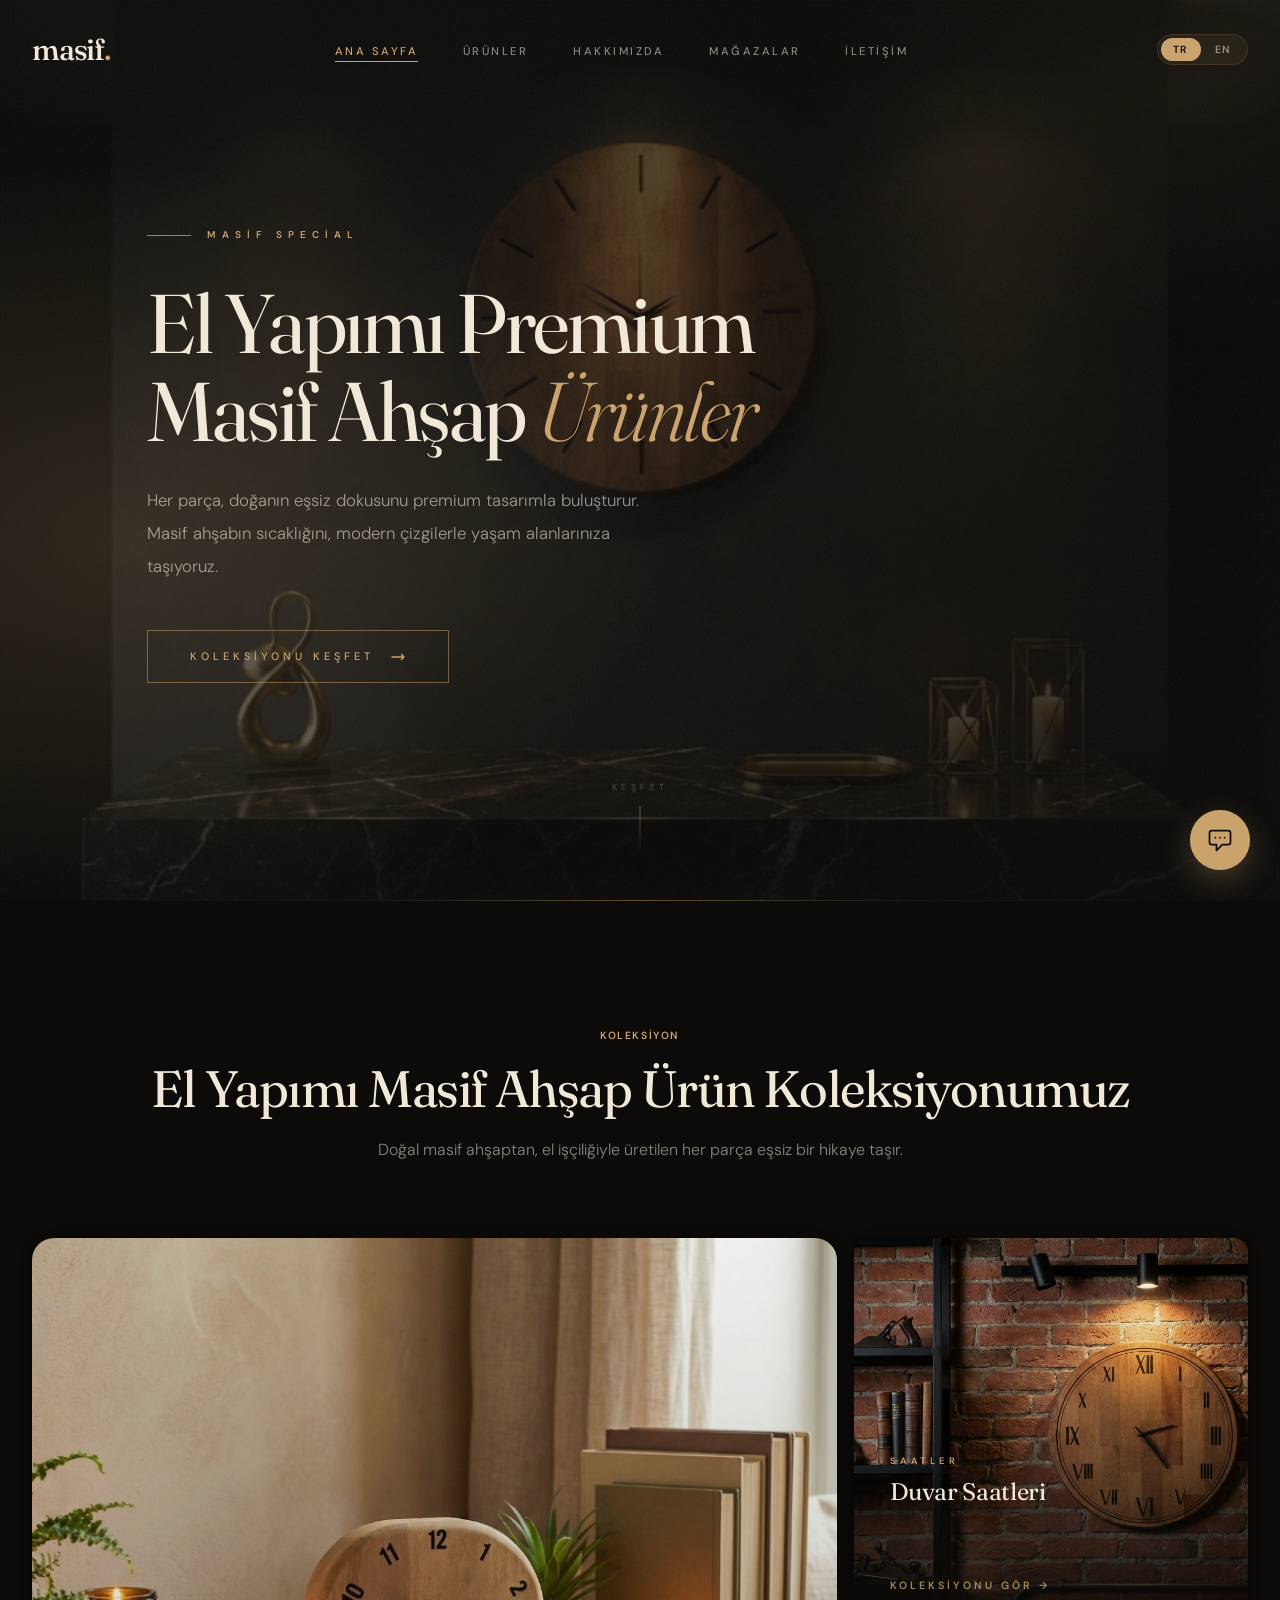
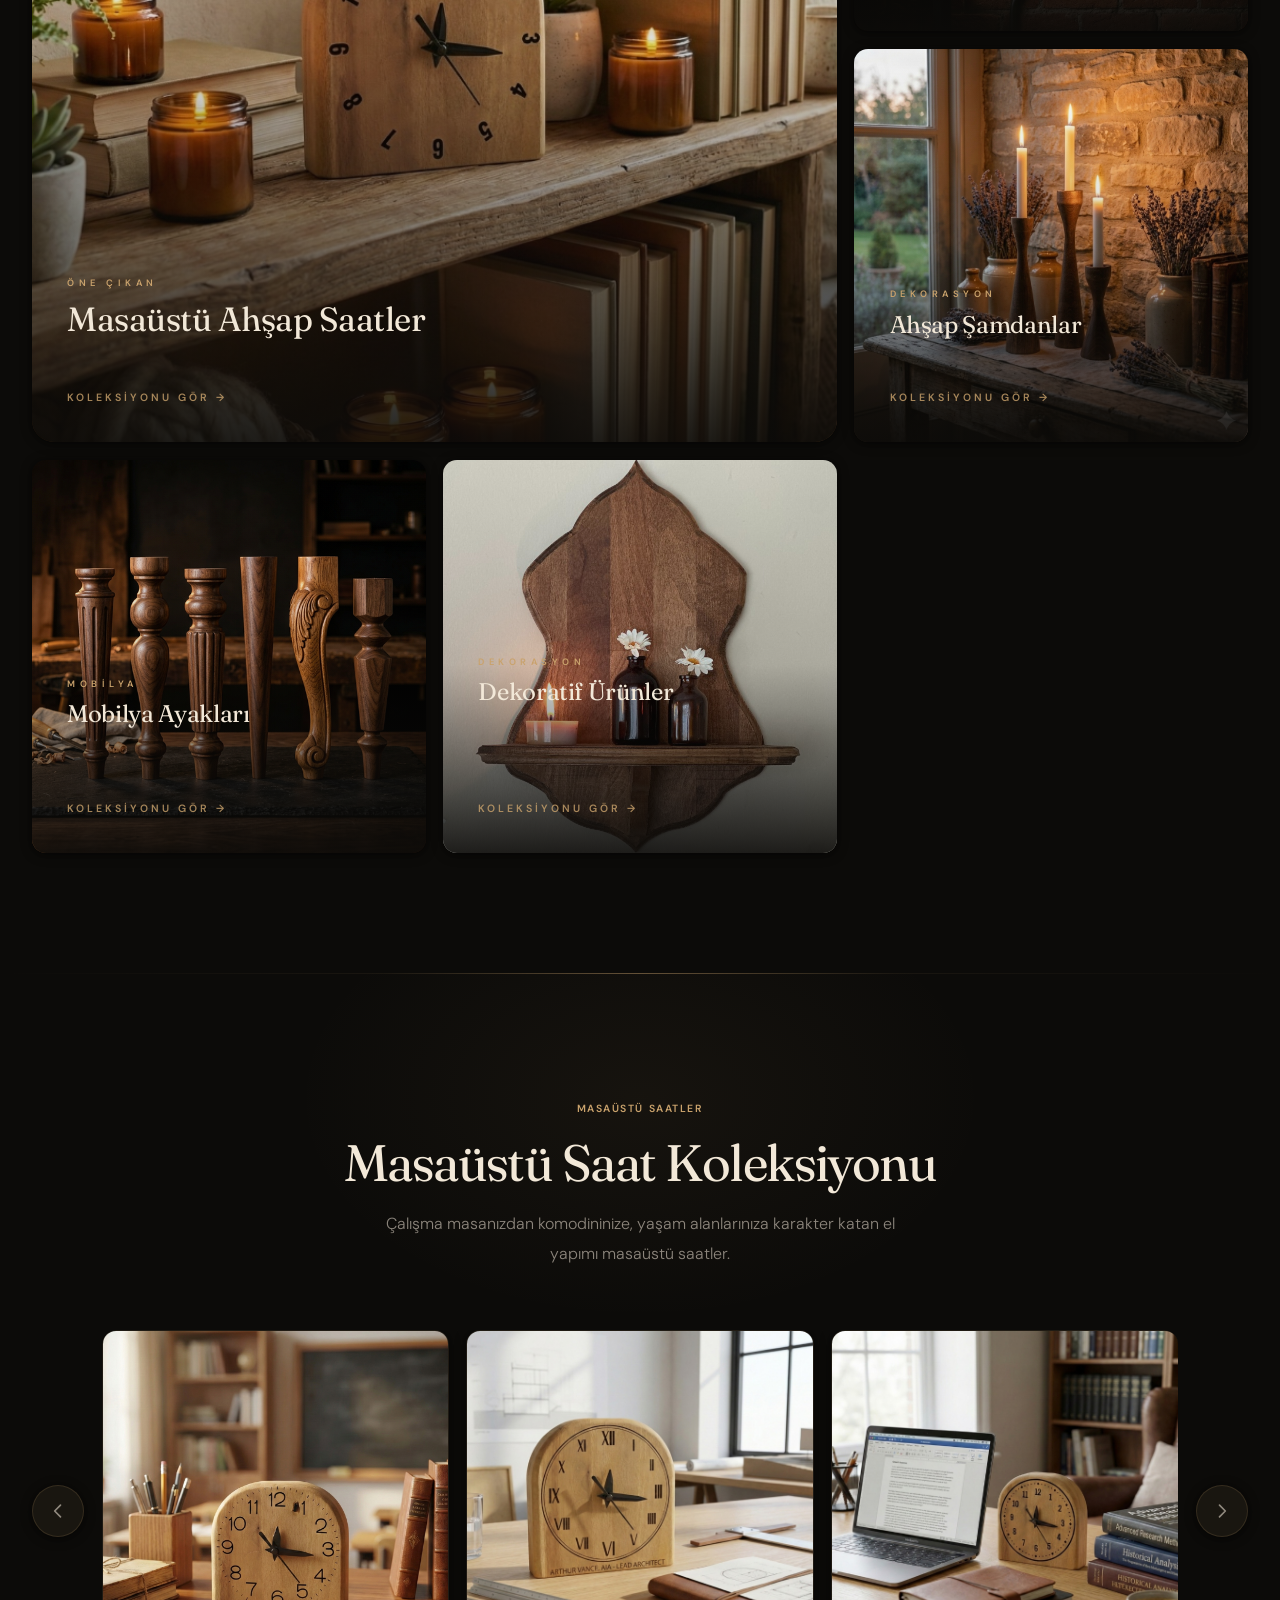
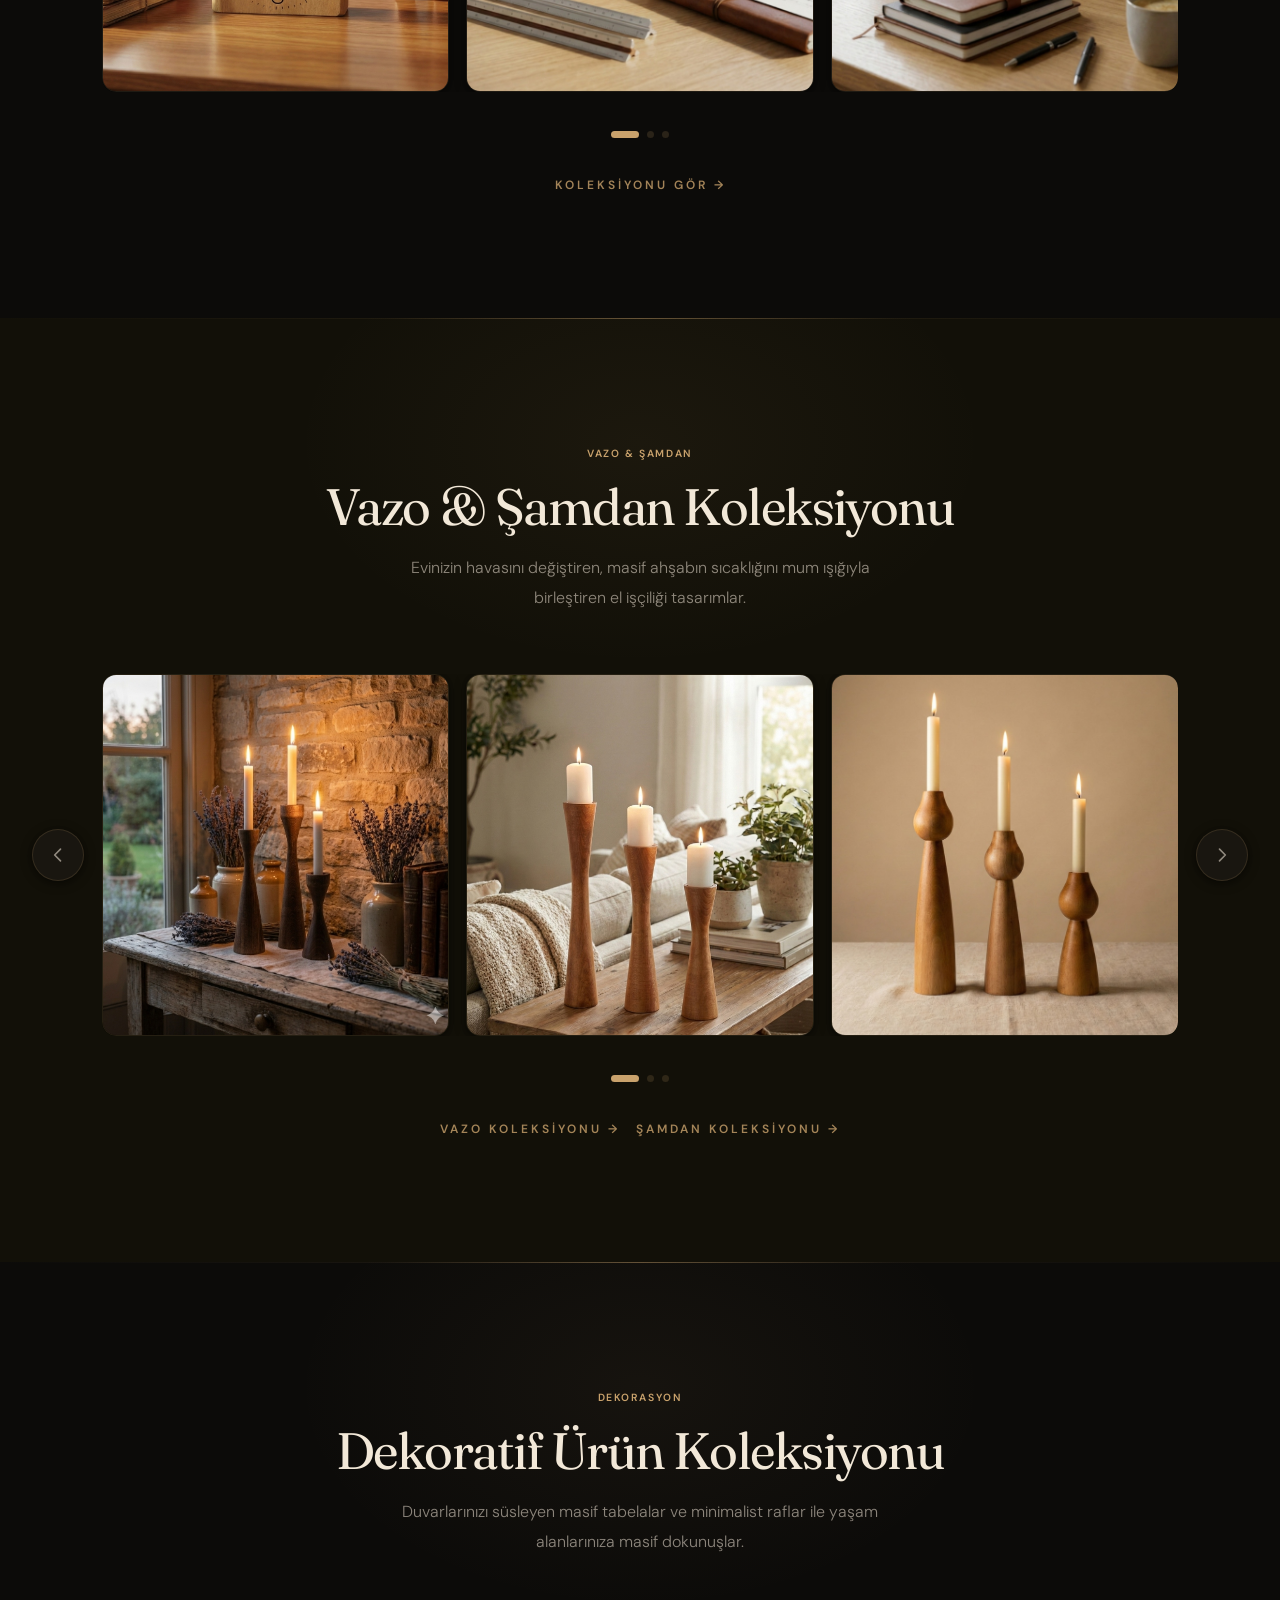
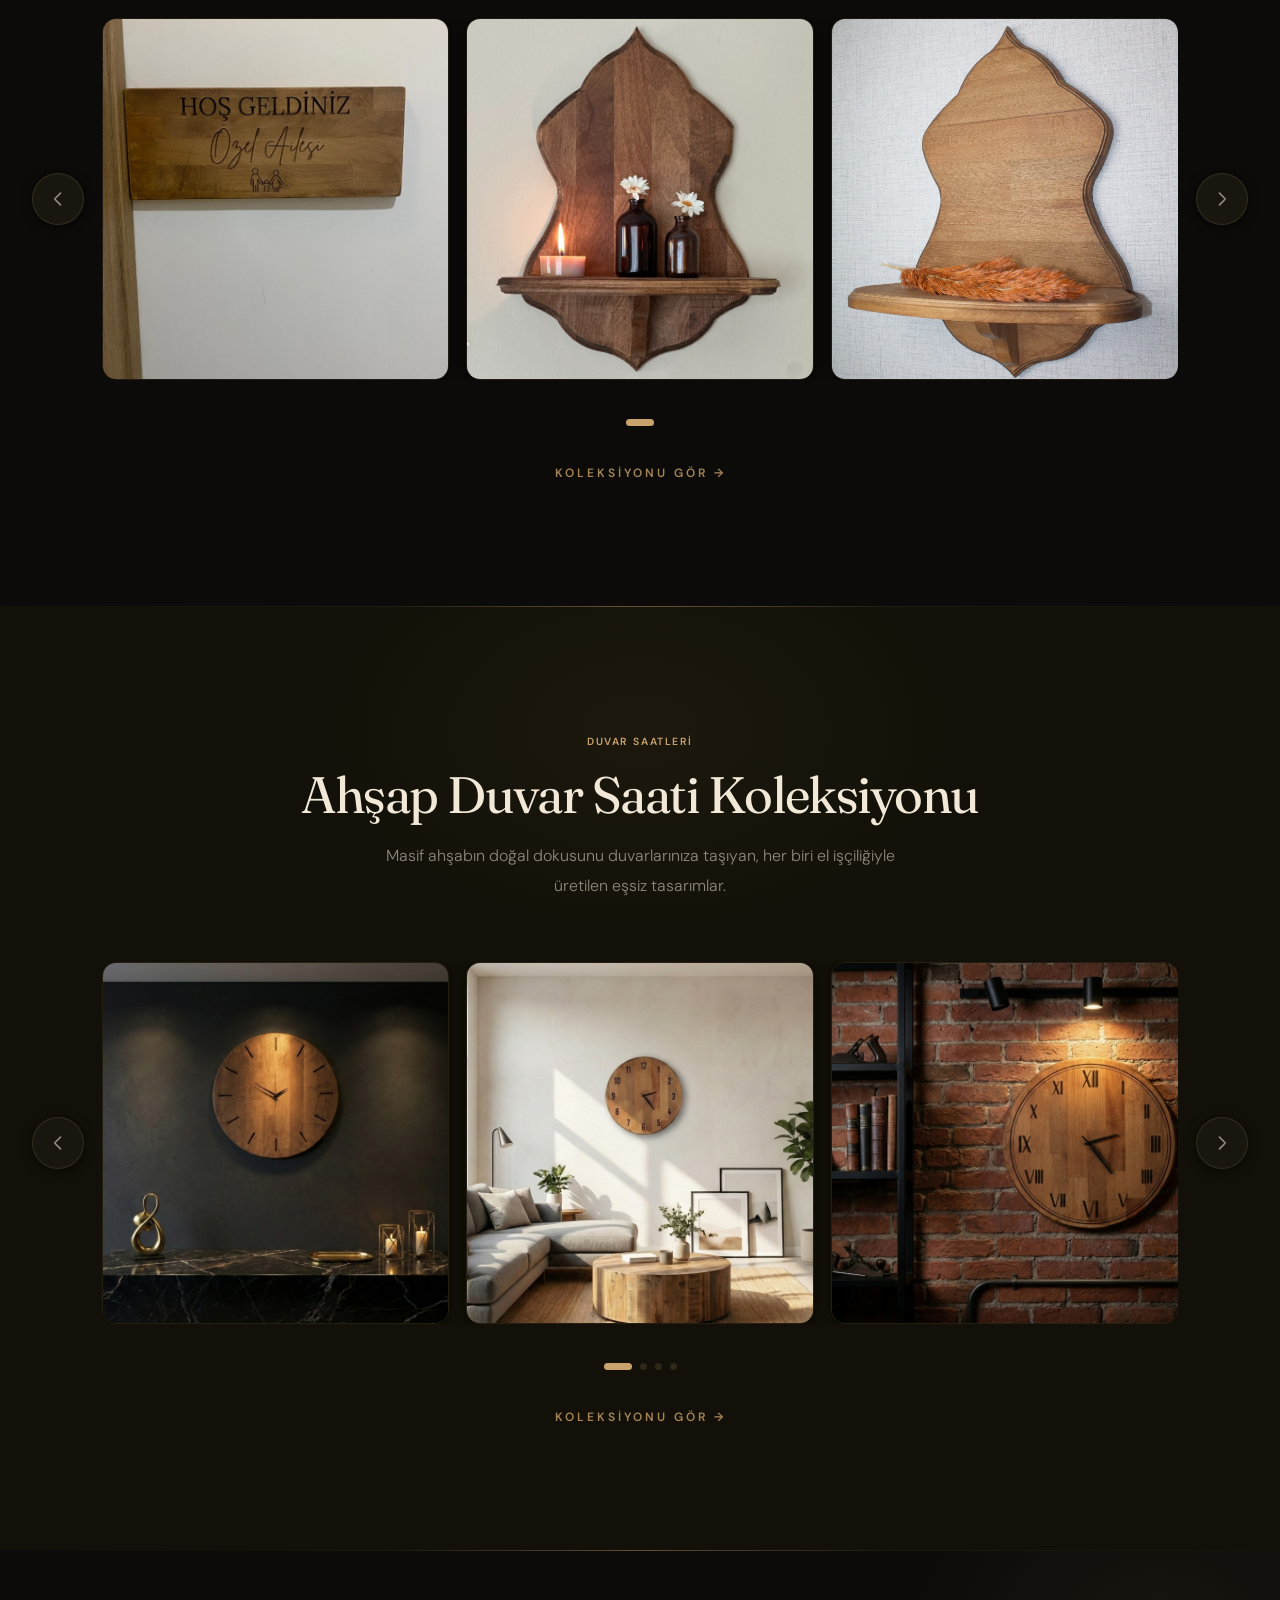
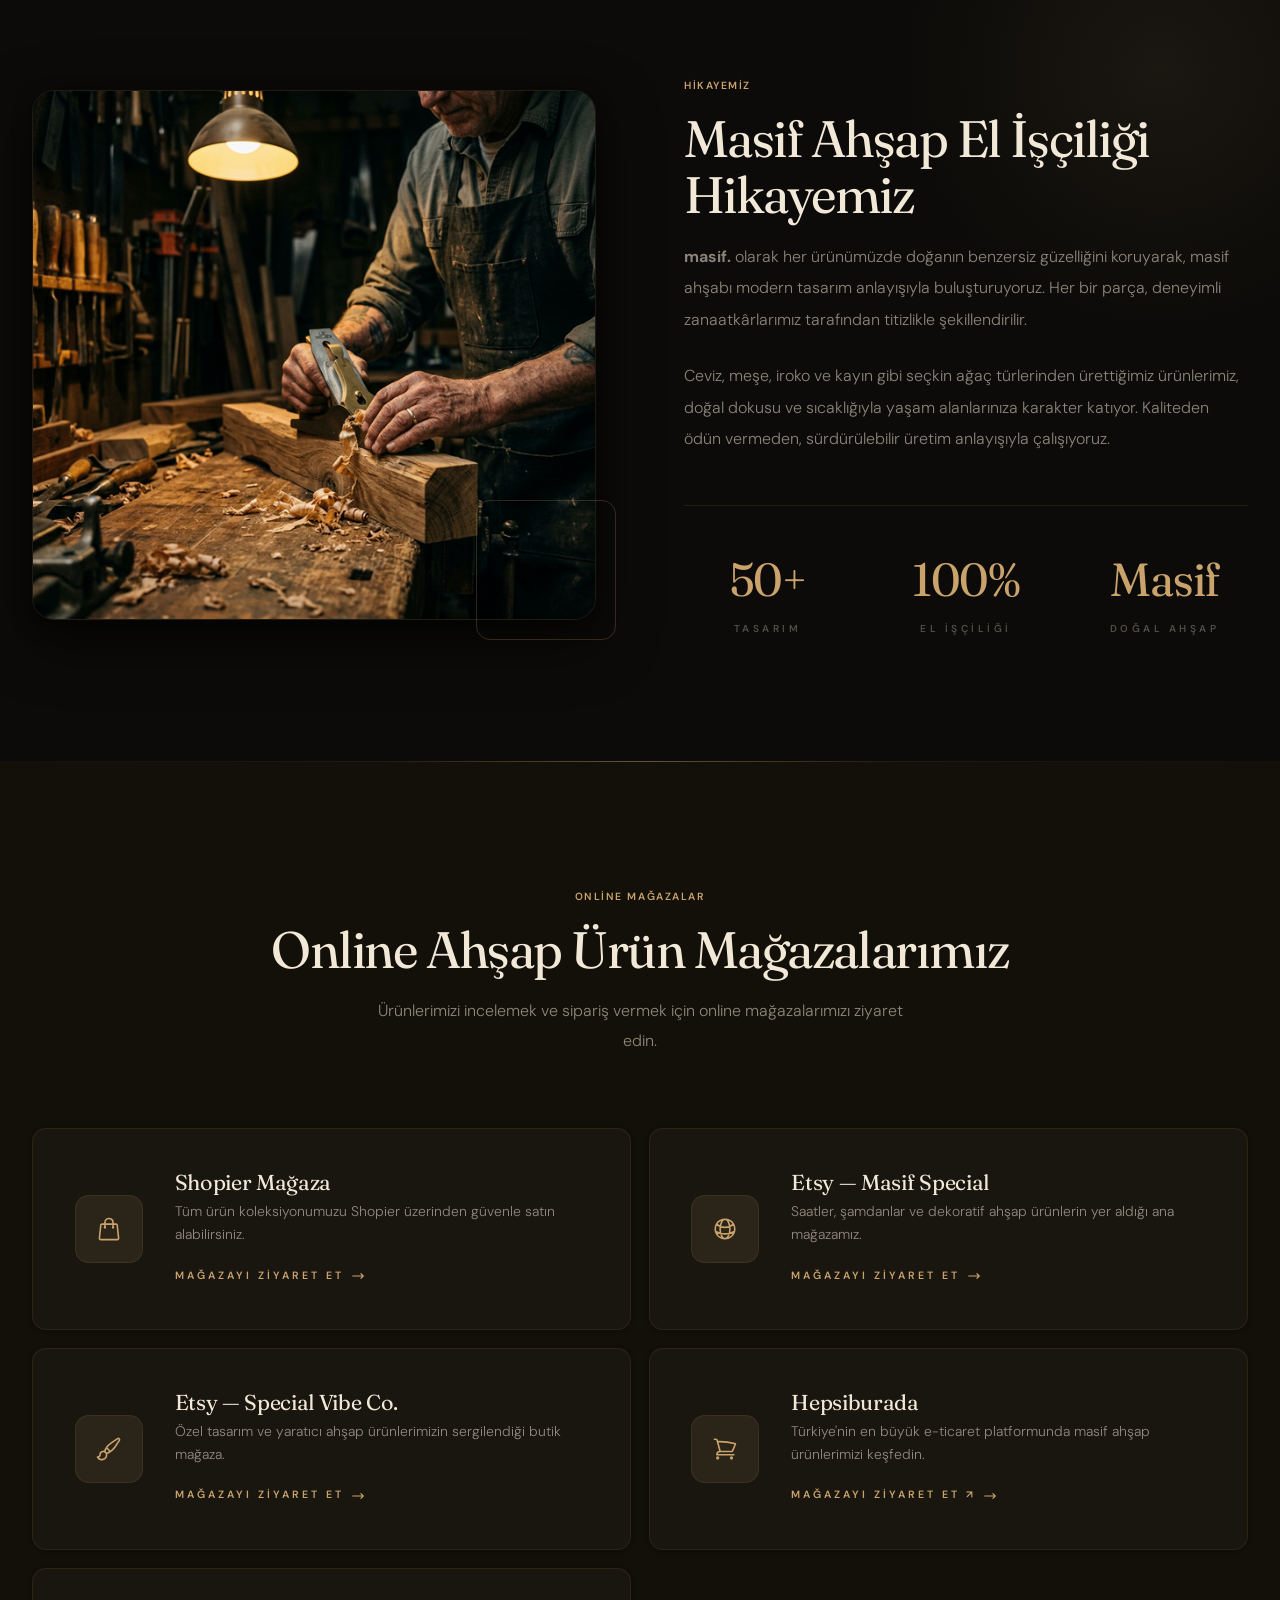
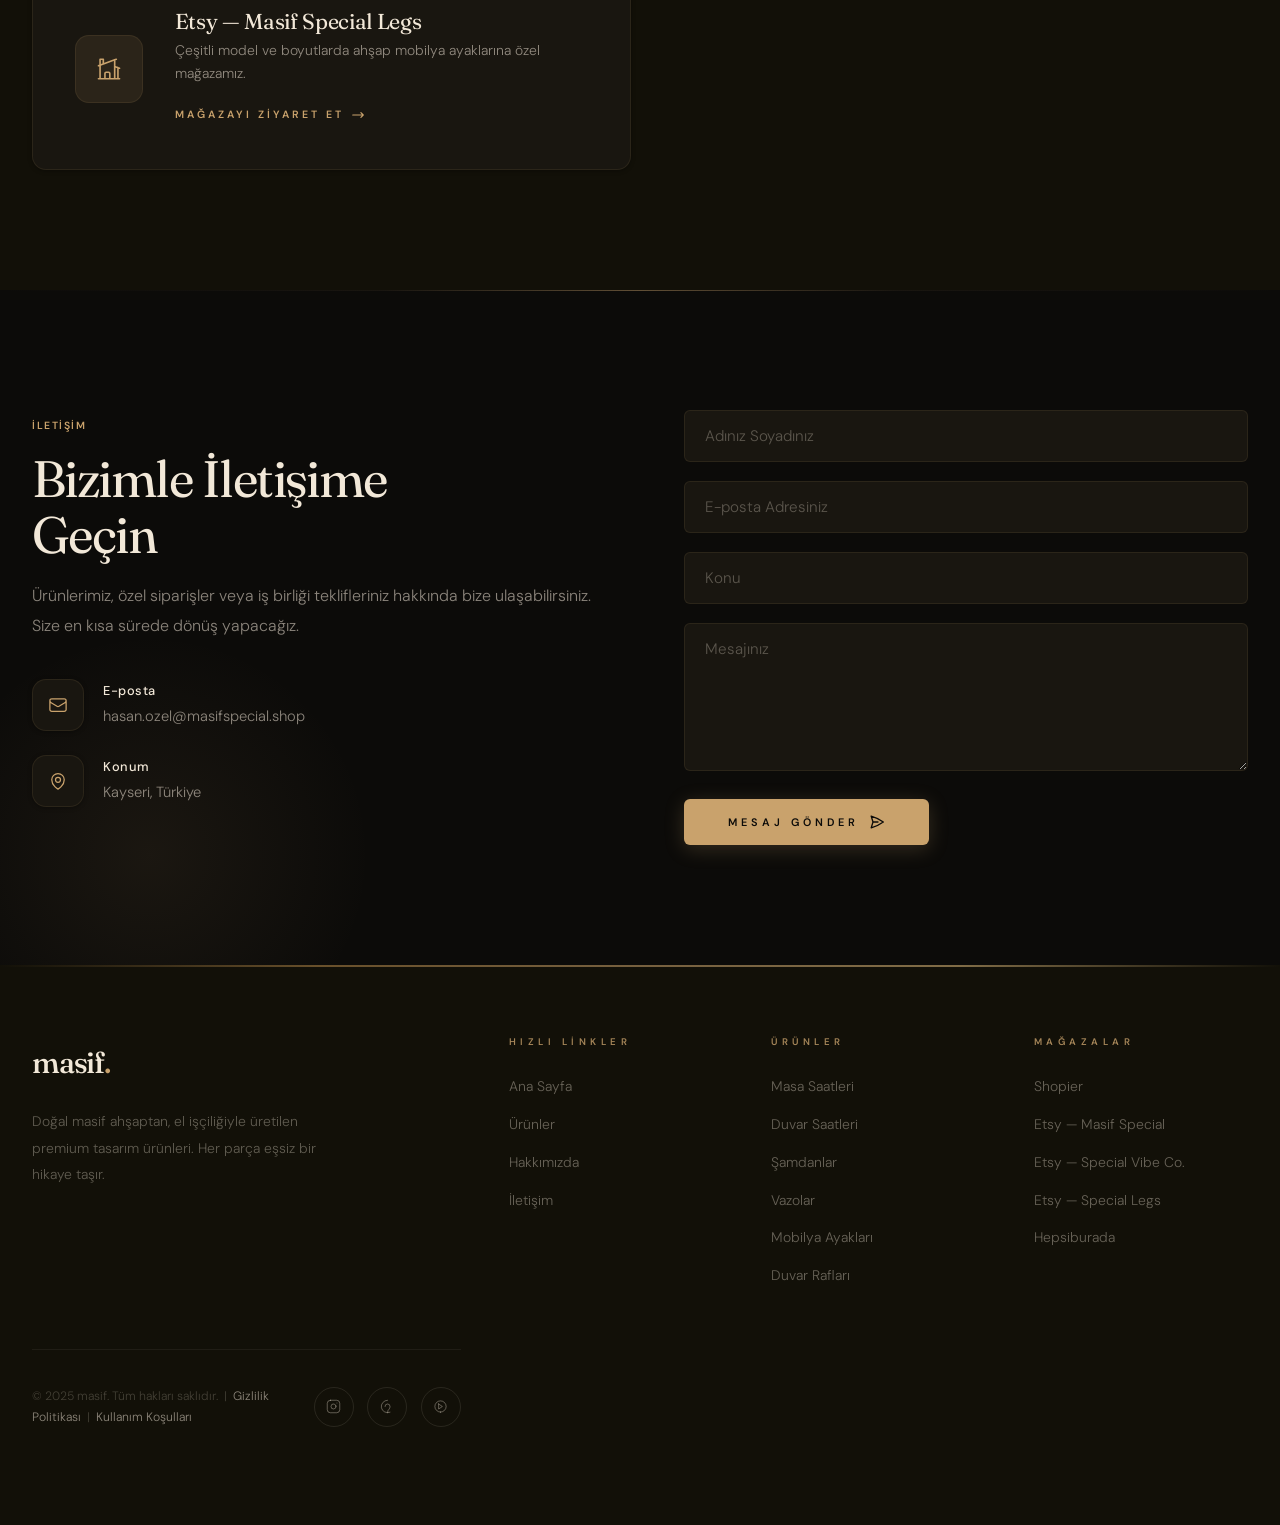
==== commit 661cd02c: "Hero section: eski tasarıma geri alındı Co-Authored-By: Claude Sonnet 4.6 <noreply@anthropic.com>" ====
--- a/index.html
+++ b/index.html
@@ -90,61 +90,38 @@
     </nav>
 
     <!-- ===== HERO ===== -->
-    <section class="hero hero-shader" id="anasayfa">
-      <!-- Animated mesh gradient background -->
-      <div class="mesh-bg">
-        <div class="mesh-blob mesh-blob-1"></div>
-        <div class="mesh-blob mesh-blob-2"></div>
-        <div class="mesh-blob mesh-blob-3"></div>
-        <div class="mesh-blob mesh-blob-4"></div>
-        <div class="mesh-blob mesh-blob-5"></div>
-        <div class="mesh-grid"></div>
-      </div>
-
-      <!-- Hero content — bottom left -->
+    <section class="hero" id="anasayfa">
+      <div class="hero-bg">
+        <img
+          src="images/wall_clock_1.jpg"
+          alt="masif. premium ahşap ürünler"
+          loading="eager"
+        />
+      </div>
       <div class="hero-content">
-        <div class="hero-badge-glass">
-          <div class="hero-badge-top-line"></div>
-          <span data-i18n="hero_badge">✨ masif special</span>
-        </div>
-        <h1>
-          <span class="hero-line-gradient" data-i18n="hero_title_1">El Yapımı</span>
-          <span class="hero-line-bold">Premium</span>
-          <span class="hero-line-italic">Ahşap</span>
-        </h1>
+        <div class="hero-badge" data-i18n="hero_badge">masif special</div>
+        <h1 data-i18n="hero_title">El Yapımı Premium<br />Masif Ahşap <em>Ürünler</em></h1>
         <p class="hero-description" data-i18n="hero_desc">
           Her parça, doğanın eşsiz dokusunu premium tasarımla buluşturur. Masif
           ahşabın sıcaklığını, modern çizgilerle yaşam alanlarınıza taşıyoruz.
         </p>
-        <div class="hero-actions">
-          <a href="#urunler" class="hero-btn-outline">
-            <span data-i18n="hero_cta">Koleksiyonu Keşfet</span>
-          </a>
-          <a href="https://wa.me/905067786885" class="hero-btn-gradient" target="_blank" rel="noopener noreferrer">
-            Sipariş Ver →
-          </a>
-        </div>
-      </div>
-
-      <!-- Pulsing ring — bottom right -->
-      <div class="hero-pulse-wrap">
-        <div class="hero-pulse-ring">
-          <div class="hero-pulse-core"></div>
-          <div class="hero-pulse-wave"></div>
-          <div class="hero-pulse-wave hero-pulse-wave-2"></div>
-        </div>
-        <svg class="hero-pulse-text" viewBox="0 0 100 100">
-          <defs>
-            <path id="pulseCircle" d="M 50,50 m -38,0 a 38,38 0 1,1 76,0 a 38,38 0 1,1 -76,0" />
-          </defs>
-          <text fill="rgba(255,255,255,0.65)" font-size="6.5" font-family="DM Sans,sans-serif" letter-spacing="1.5">
-            <textPath href="#pulseCircle" startOffset="0%">
-              masif. • el yapımı ahşap • premium • masif. • el yapımı ahşap •
-            </textPath>
-          </text>
-        </svg>
-      </div>
-
+        <a href="#urunler" class="hero-cta">
+          <span data-i18n="hero_cta">Koleksiyonu Keşfet</span>
+          <svg
+            xmlns="http://www.w3.org/2000/svg"
+            fill="none"
+            viewBox="0 0 24 24"
+            stroke="currentColor"
+            stroke-width="2"
+          >
+            <path
+              stroke-linecap="round"
+              stroke-linejoin="round"
+              d="M17 8l4 4m0 0l-4 4m4-4H3"
+            />
+          </svg>
+        </a>
+      </div>
       <div class="hero-scroll">
         <span data-i18n="hero_scroll">Keşfet</span>
         <div class="hero-scroll-line"></div>
--- a/style.css
+++ b/style.css
@@ -316,330 +316,176 @@
 /* ================================================================
    HERO
 ================================================================ */
-/* ── Hero Shader ─────────────────────────────────────────────── */
 .hero {
   position: relative;
   min-height: 100vh;
   display: flex;
-  align-items: flex-end;
+  align-items: center;
   overflow: hidden;
   padding: 0;
-  background: #000;
-}
-
-/* ── Mesh gradient background ── */
-.mesh-bg {
+}
+
+.hero-bg {
   position: absolute;
   inset: 0;
   z-index: 0;
-  background: #000;
-  overflow: hidden;
-}
-.mesh-blob {
-  position: absolute;
-  border-radius: 50%;
-  filter: blur(90px);
-  will-change: transform;
-}
-.mesh-blob-1 {
-  width: 55%; height: 55%;
-  top: -10%; left: 5%;
-  background: radial-gradient(circle, #06b6d4 0%, transparent 68%);
-  opacity: .55;
-  animation: meshFloat1 11s ease-in-out infinite;
-}
-.mesh-blob-2 {
-  width: 45%; height: 65%;
-  top: 30%; right: -5%;
-  background: radial-gradient(circle, #f97316 0%, transparent 68%);
-  opacity: .40;
-  animation: meshFloat2 14s ease-in-out infinite;
-}
-.mesh-blob-3 {
-  width: 60%; height: 40%;
-  bottom: 0; left: 25%;
-  background: radial-gradient(circle, #0891b2 0%, transparent 68%);
-  opacity: .45;
-  animation: meshFloat3 9s ease-in-out infinite;
-}
-.mesh-blob-4 {
-  width: 35%; height: 45%;
-  top: 15%; right: 20%;
-  background: radial-gradient(circle, #164e63 0%, transparent 68%);
-  opacity: .60;
-  animation: meshFloat4 13s ease-in-out infinite;
-}
-.mesh-blob-5 {
-  width: 30%; height: 30%;
-  bottom: 10%; left: 5%;
-  background: radial-gradient(circle, #f97316 0%, transparent 68%);
-  opacity: .25;
-  animation: meshFloat1 16s ease-in-out infinite reverse;
-}
-.mesh-grid {
+}
+.hero-bg img {
+  width: 100%; height: 100%;
+  object-fit: cover;
+  filter: brightness(.70) saturate(1);
+}
+
+/* Cinematic overlay: deep dark + amber warmth radiating from left */
+.hero-bg::after {
+  content: '';
   position: absolute;
   inset: 0;
-  background-image:
-    linear-gradient(rgba(255,255,255,.03) 1px, transparent 1px),
-    linear-gradient(90deg, rgba(255,255,255,.03) 1px, transparent 1px);
-  background-size: 60px 60px;
-  animation: gridShift 20s linear infinite;
-}
-
-/* ── Grain overlay ── */
-.hero-shader::after {
+  background:
+    radial-gradient(ellipse 70% 70% at 10% 60%, rgba(201,162,108,.18) 0%, transparent 60%),
+    radial-gradient(ellipse 50% 50% at 90% 10%, rgba(201,162,108,.06) 0%, transparent 55%),
+    linear-gradient(125deg,
+      rgba(12,11,9,.96) 0%,
+      rgba(12,11,9,.58) 42%,
+      rgba(12,11,9,.82) 100%
+    );
+}
+
+/* Extra grain on hero */
+.hero::after {
   content: '';
   position: absolute;
   inset: 0;
   background-image: url("data:image/svg+xml,%3Csvg viewBox='0 0 512 512' xmlns='http://www.w3.org/2000/svg'%3E%3Cfilter id='n'%3E%3CfeTurbulence type='fractalNoise' baseFrequency='.78' numOctaves='4' stitchTiles='stitch'/%3E%3C/filter%3E%3Crect width='100%25' height='100%25' filter='url(%23n)'/%3E%3C/svg%3E");
-  opacity: .04;
+  opacity: .055;
   pointer-events: none;
   z-index: 1;
   mix-blend-mode: overlay;
 }
 
-/* ── Hero content ── */
 .hero-content {
   position: relative;
   z-index: 2;
-  max-width: 680px;
-  padding: 0 2.5rem 5rem;
-  margin-left: 5%;
-}
-
-/* Glass badge */
-.hero-badge-glass {
-  position: relative;
+  max-width: 720px;
+  padding: 0 2rem;
+  margin-left: 9%;
+}
+
+.hero-badge {
   display: inline-flex;
   align-items: center;
-  padding: 10px 22px;
-  border-radius: 999px;
-  background: rgba(255,255,255,.06);
-  border: 1px solid rgba(255,255,255,.12);
-  backdrop-filter: blur(12px);
-  margin-bottom: 2rem;
+  gap: 16px;
+  font-family: var(--font-body);
+  font-size: .62rem;
+  font-weight: 600;
+  letter-spacing: 6px;
+  text-transform: uppercase;
+  color: var(--accent);
+  margin-bottom: 2.2rem;
   opacity: 0;
-  transform: translateY(20px);
-  animation: heroUp 1s .2s forwards;
-}
-.hero-badge-top-line {
-  position: absolute;
-  top: 0; left: 8%; right: 8%;
-  height: 1px;
-  background: linear-gradient(90deg, transparent, rgba(6,182,212,.4), transparent);
-  border-radius: 999px;
-}
-.hero-badge-glass span {
-  font-family: var(--font-body);
-  font-size: .72rem;
-  font-weight: 500;
-  letter-spacing: .12em;
-  text-transform: uppercase;
-  color: rgba(255,255,255,.9);
-}
-
-/* Title */
+  transform: translateY(18px);
+  animation: heroUp 1.3s .2s forwards;
+}
+.hero-badge::before {
+  content: '';
+  width: 44px; height: 1px;
+  background: var(--accent);
+  opacity: .75;
+}
+
 .hero h1 {
   font-family: var(--font-display);
-  font-size: clamp(3rem, 7vw, 6.5rem);
-  line-height: 1.0;
+  font-size: clamp(3rem, 6.5vw, 5.8rem);
+  font-weight: 400;
+  line-height: 1.06;
   letter-spacing: -.03em;
+  color: var(--text-primary);
   margin-bottom: 1.8rem;
   opacity: 0;
   transform: translateY(32px);
-  animation: heroUp 1.2s .4s forwards;
-  display: flex;
-  flex-direction: column;
-  gap: .1em;
-}
-.hero-line-gradient {
+  animation: heroUp 1.3s .45s forwards;
+}
+.hero h1 em {
+  font-style: italic;
+  color: var(--accent);
   font-weight: 300;
-  letter-spacing: .04em;
-  background: linear-gradient(135deg, #fff 0%, #06b6d4 35%, #f97316 70%, #fff 100%);
-  background-size: 200% 200%;
-  -webkit-background-clip: text;
-  -webkit-text-fill-color: transparent;
-  background-clip: text;
-  animation: gradientShift 8s linear infinite;
-  font-size: .7em;
-}
-.hero-line-bold {
-  font-weight: 900;
-  color: #fff;
-  text-shadow: 0 0 60px rgba(6,182,212,.3);
-}
-.hero-line-italic {
+}
+
+.hero-description {
+  font-family: var(--font-body);
+  font-size: 1.05rem;
   font-weight: 300;
-  font-style: italic;
-  color: rgba(255,255,255,.75);
-}
-
-/* Description */
-.hero-description {
-  font-family: var(--font-body);
-  font-size: 1rem;
-  font-weight: 300;
-  color: rgba(255,255,255,.60);
-  line-height: 1.9;
-  margin-bottom: 2.5rem;
-  max-width: 480px;
+  color: rgba(242,232,216,.60);
+  line-height: 1.95;
+  margin-bottom: 3rem;
+  max-width: 500px;
   opacity: 0;
-  transform: translateY(24px);
-  animation: heroUp 1.1s .75s forwards;
-}
-
-/* Buttons */
-.hero-actions {
-  display: flex;
-  gap: 18px;
-  flex-wrap: wrap;
+  transform: translateY(28px);
+  animation: heroUp 1.3s .75s forwards;
+}
+
+.hero-cta {
+  display: inline-flex;
+  align-items: center;
+  gap: 16px;
+  padding: 16px 42px;
+  background: transparent;
+  border: 1px solid rgba(201,162,108,.50);
+  color: var(--accent);
+  font-family: var(--font-body);
+  font-size: .68rem;
+  font-weight: 500;
+  letter-spacing: 4px;
+  text-transform: uppercase;
+  cursor: pointer;
+  transition: color var(--transition), border-color var(--transition);
   opacity: 0;
-  transform: translateY(24px);
-  animation: heroUp 1.1s 1s forwards;
-}
-.hero-btn-outline {
-  display: inline-flex;
-  align-items: center;
-  padding: 14px 36px;
-  border-radius: 999px;
-  border: 2px solid rgba(255,255,255,.28);
-  color: #fff;
-  font-family: var(--font-body);
-  font-size: .7rem;
-  font-weight: 500;
-  letter-spacing: .12em;
-  text-transform: uppercase;
-  backdrop-filter: blur(8px);
-  transition: border-color .3s, background .3s;
-}
-.hero-btn-outline:hover {
-  background: rgba(6,182,212,.12);
-  border-color: rgba(6,182,212,.6);
-  color: #67e8f9;
-}
-.hero-btn-gradient {
-  display: inline-flex;
-  align-items: center;
-  padding: 14px 36px;
-  border-radius: 999px;
-  background: linear-gradient(135deg, #06b6d4, #f97316);
-  color: #fff;
-  font-family: var(--font-body);
-  font-size: .7rem;
-  font-weight: 600;
-  letter-spacing: .12em;
-  text-transform: uppercase;
-  transition: opacity .3s, transform .2s, box-shadow .3s;
-  box-shadow: 0 4px 24px rgba(6,182,212,.3);
-}
-.hero-btn-gradient:hover {
-  opacity: .88;
-  transform: translateY(-2px);
-  box-shadow: 0 8px 32px rgba(6,182,212,.45);
-}
-
-/* ── Scroll indicator ── */
+  transform: translateY(28px);
+  animation: heroUp 1.3s 1.1s forwards;
+  position: relative;
+  overflow: hidden;
+}
+.hero-cta::before {
+  content: '';
+  position: absolute;
+  inset: 0;
+  background: var(--accent);
+  transform: scaleX(0);
+  transform-origin: left;
+  transition: transform .48s var(--ease);
+}
+.hero-cta:hover::before  { transform: scaleX(1); }
+.hero-cta:hover          { color: var(--bg-primary); border-color: var(--accent); }
+.hero-cta span,
+.hero-cta svg            { position: relative; z-index: 1; }
+.hero-cta svg            { width:16px; height:16px; transition: transform var(--transition-fast); }
+.hero-cta:hover svg      { transform: translateX(5px); }
+
 .hero-scroll {
   position: absolute;
-  bottom: 40px; left: 50%;
+  bottom: 46px; left: 50%;
   transform: translateX(-50%);
-  z-index: 3;
+  z-index: 2;
   display: flex;
   flex-direction: column;
   align-items: center;
-  gap: 10px;
-  color: rgba(255,255,255,.28);
-  font-family: var(--font-body);
-  font-size: .52rem;
+  gap: 11px;
+  color: rgba(242,232,216,.28);
+  font-family: var(--font-body);
+  font-size: .55rem;
   letter-spacing: 4.5px;
   text-transform: uppercase;
   animation: scrollFloat 2.8s ease-in-out infinite;
 }
 .hero-scroll-line {
-  width: 1px; height: 44px;
-  background: linear-gradient(to bottom, rgba(6,182,212,.55), transparent);
-}
-
-/* ── Pulsing ring ── */
-.hero-pulse-wrap {
-  position: absolute;
-  bottom: 32px; right: 36px;
-  z-index: 3;
-  width: 88px; height: 88px;
-  display: flex;
-  align-items: center;
-  justify-content: center;
-}
-.hero-pulse-ring {
-  position: absolute;
-  width: 44px; height: 44px;
-  display: flex;
-  align-items: center;
-  justify-content: center;
-}
-.hero-pulse-core {
-  width: 18px; height: 18px;
-  border-radius: 50%;
-  background: linear-gradient(135deg, #06b6d4, #f97316);
-  box-shadow: 0 0 12px rgba(6,182,212,.8);
-}
-.hero-pulse-wave {
-  position: absolute;
-  width: 100%; height: 100%;
-  border-radius: 50%;
-  border: 1.5px solid rgba(6,182,212,.5);
-  animation: pulseRing 2.4s ease-out infinite;
-}
-.hero-pulse-wave-2 {
-  animation-delay: 1.2s;
-}
-.hero-pulse-text {
-  position: absolute;
-  inset: 0;
-  width: 100%; height: 100%;
-  animation: rotateText 18s linear infinite;
-}
-
-/* ── Keyframes ── */
-@keyframes heroUp { to { opacity:1; transform:translateY(0); } }
+  width: 1px; height: 48px;
+  background: linear-gradient(to bottom, rgba(201,162,108,.55), transparent);
+}
+
+@keyframes heroUp    { to { opacity:1; transform:translateY(0); } }
 @keyframes scrollFloat {
   0%,100% { transform: translateX(-50%) translateY(0); }
   50%     { transform: translateX(-50%) translateY(9px); }
-}
-@keyframes gradientShift {
-  0%   { background-position: 0% 50%; }
-  100% { background-position: 200% 50%; }
-}
-@keyframes meshFloat1 {
-  0%,100% { transform: translate(0,0) scale(1); }
-  33%     { transform: translate(4%,-6%) scale(1.08); }
-  66%     { transform: translate(-3%,4%) scale(.94); }
-}
-@keyframes meshFloat2 {
-  0%,100% { transform: translate(0,0) scale(1); }
-  40%     { transform: translate(-5%,5%) scale(1.1); }
-  70%     { transform: translate(3%,-3%) scale(.92); }
-}
-@keyframes meshFloat3 {
-  0%,100% { transform: translate(0,0) scale(1); }
-  50%     { transform: translate(6%,-4%) scale(1.06); }
-}
-@keyframes meshFloat4 {
-  0%,100% { transform: translate(0,0) scale(1); }
-  35%     { transform: translate(-4%,6%) scale(1.12); }
-  65%     { transform: translate(5%,-2%) scale(.9); }
-}
-@keyframes gridShift {
-  0%   { background-position: 0 0; }
-  100% { background-position: 60px 60px; }
-}
-@keyframes pulseRing {
-  0%   { transform: scale(1); opacity: .7; }
-  100% { transform: scale(2.8); opacity: 0; }
-}
-@keyframes rotateText {
-  from { transform: rotate(0deg); }
-  to   { transform: rotate(360deg); }
 }
 
 
@@ -1504,13 +1350,10 @@
   .menu-toggle { display: flex; }
 
   /* Hero */
-  .hero-content         { margin-left: 0; padding: 0 1.5rem 4rem; text-align: center; }
-  .hero-badge-glass     { margin: 0 auto 1.5rem; }
-  .hero h1              { align-items: center; }
+  .hero-content         { margin-left: 0; text-align: center; }
+  .hero-badge           { justify-content: center; }
   .hero-description     { margin-left: auto; margin-right: auto; }
-  .hero-actions         { justify-content: center; }
-  .hero-pulse-wrap      { bottom: 20px; right: 20px; width: 72px; height: 72px; }
-  .hero-pulse-text      { font-size: 5.5px; }
+  .hero-cta             { margin: 0 auto; }
 
   /* Products */
   .products-grid        { grid-template-columns: 1fr; }
